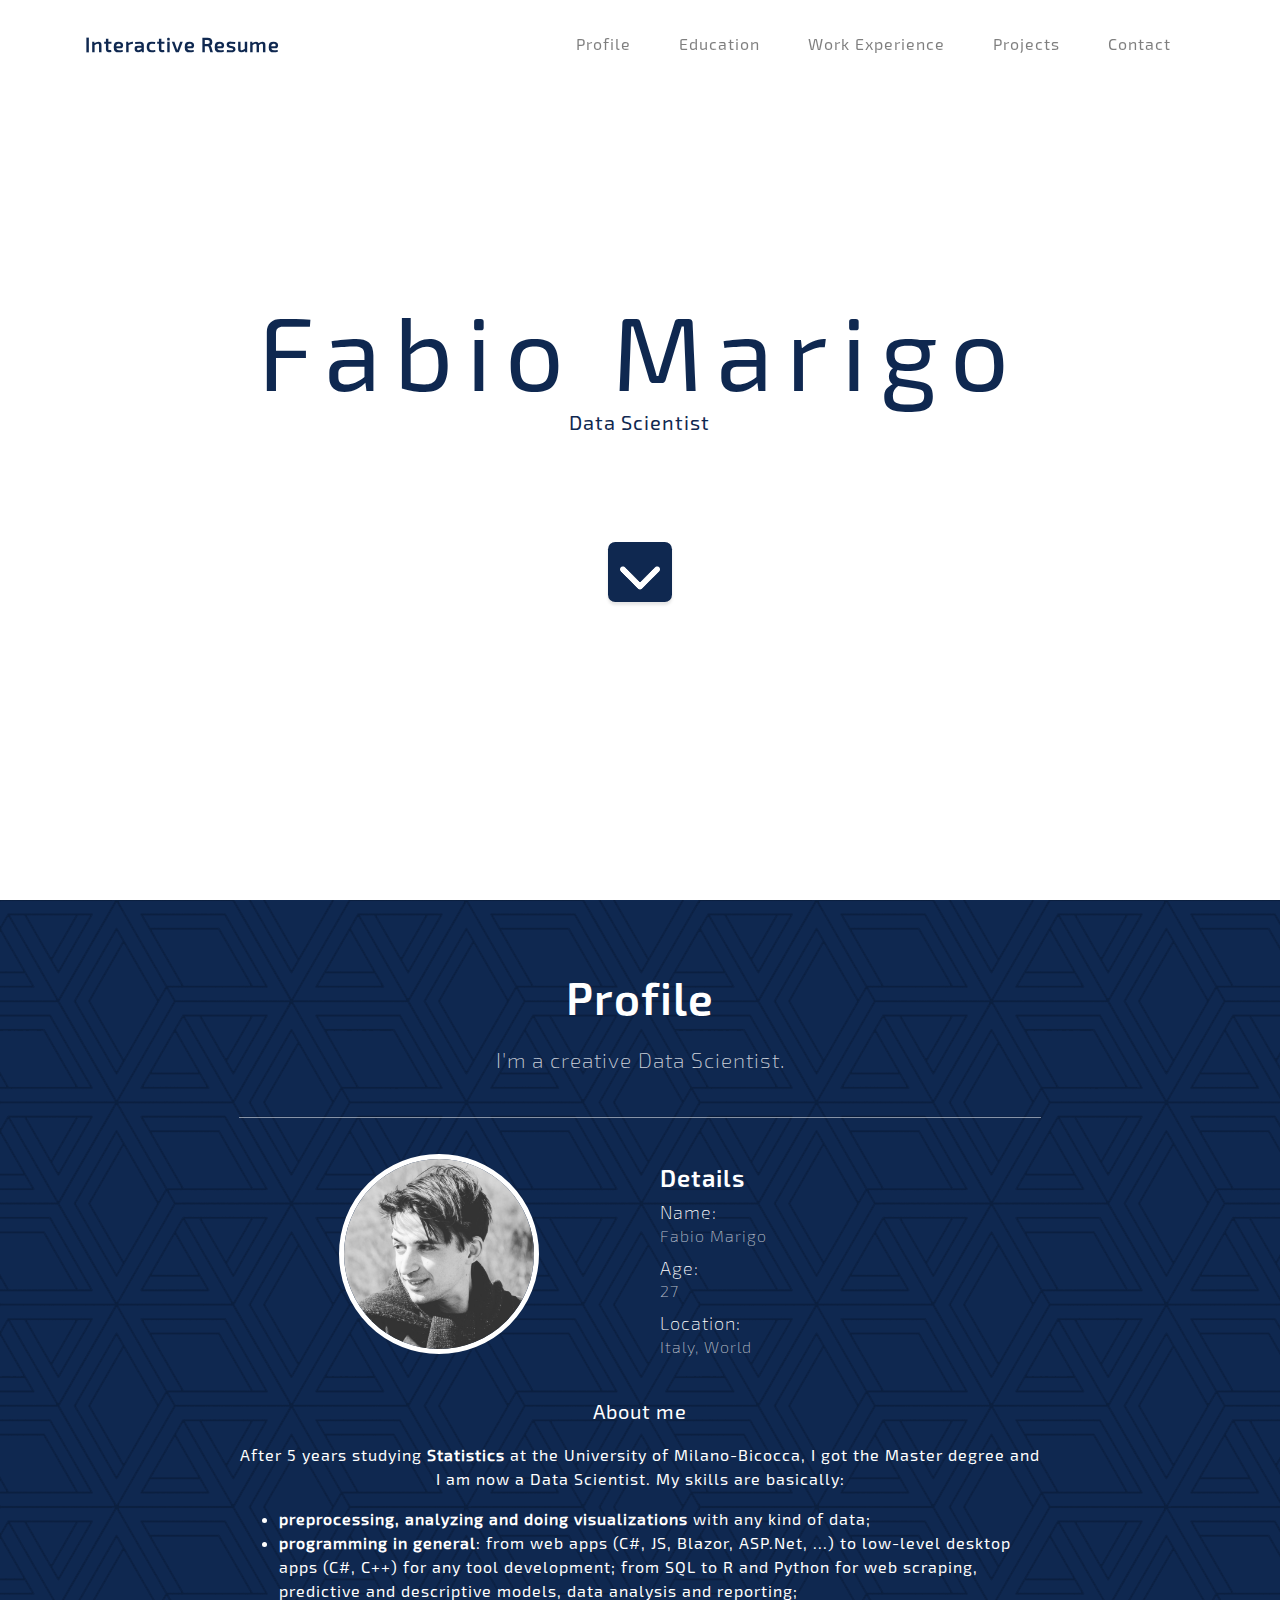
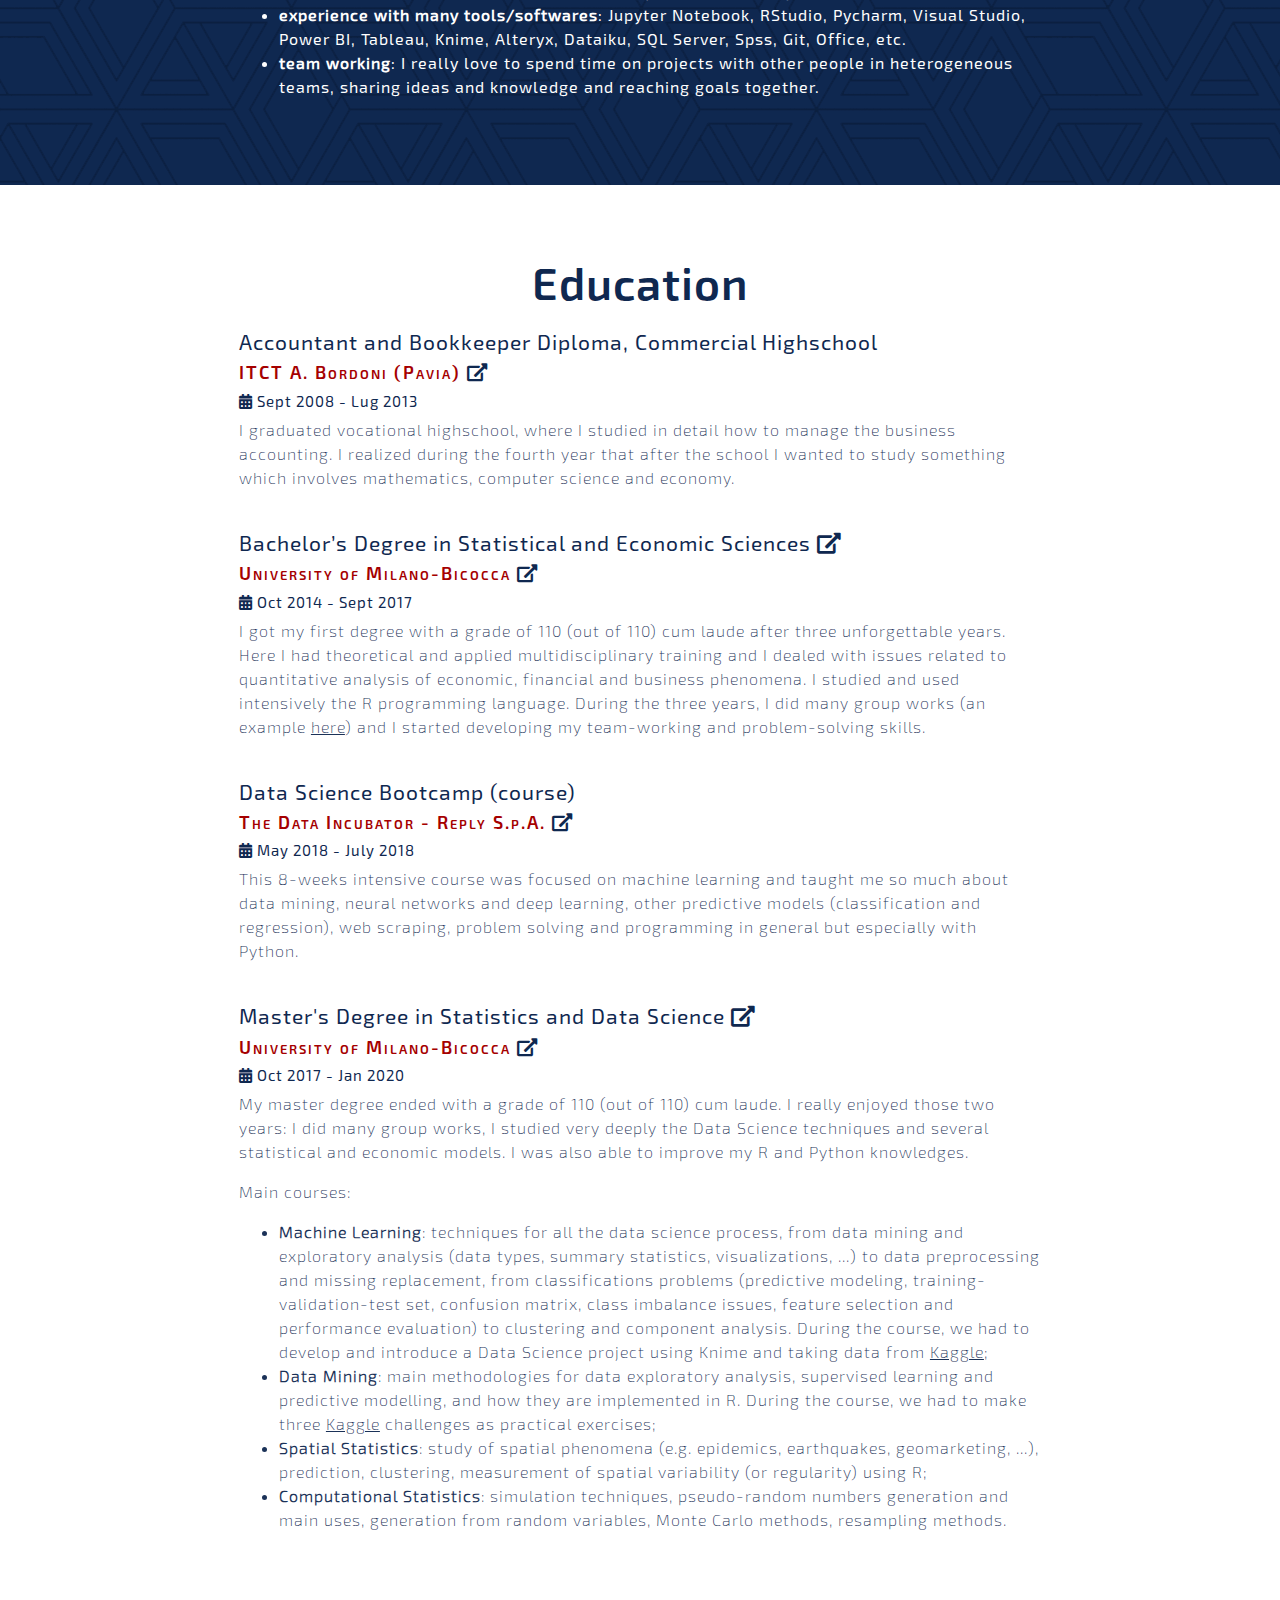
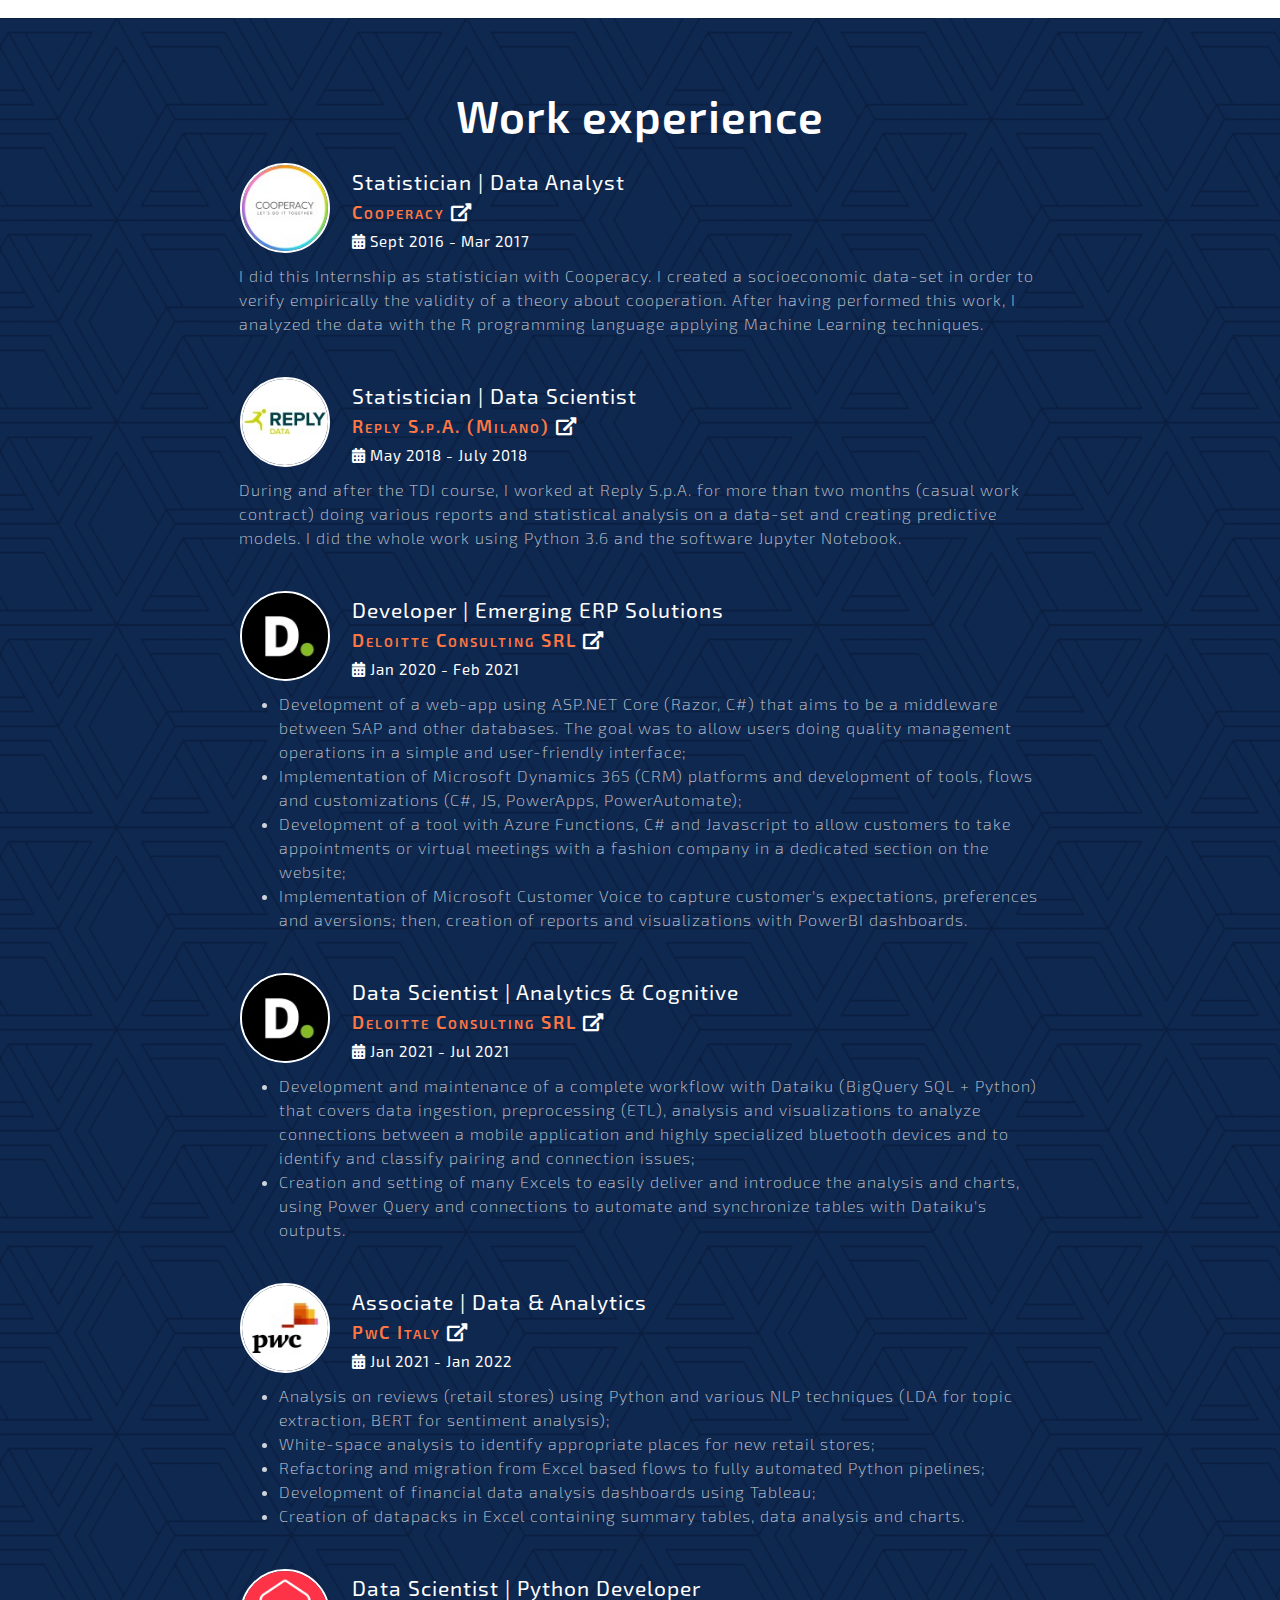
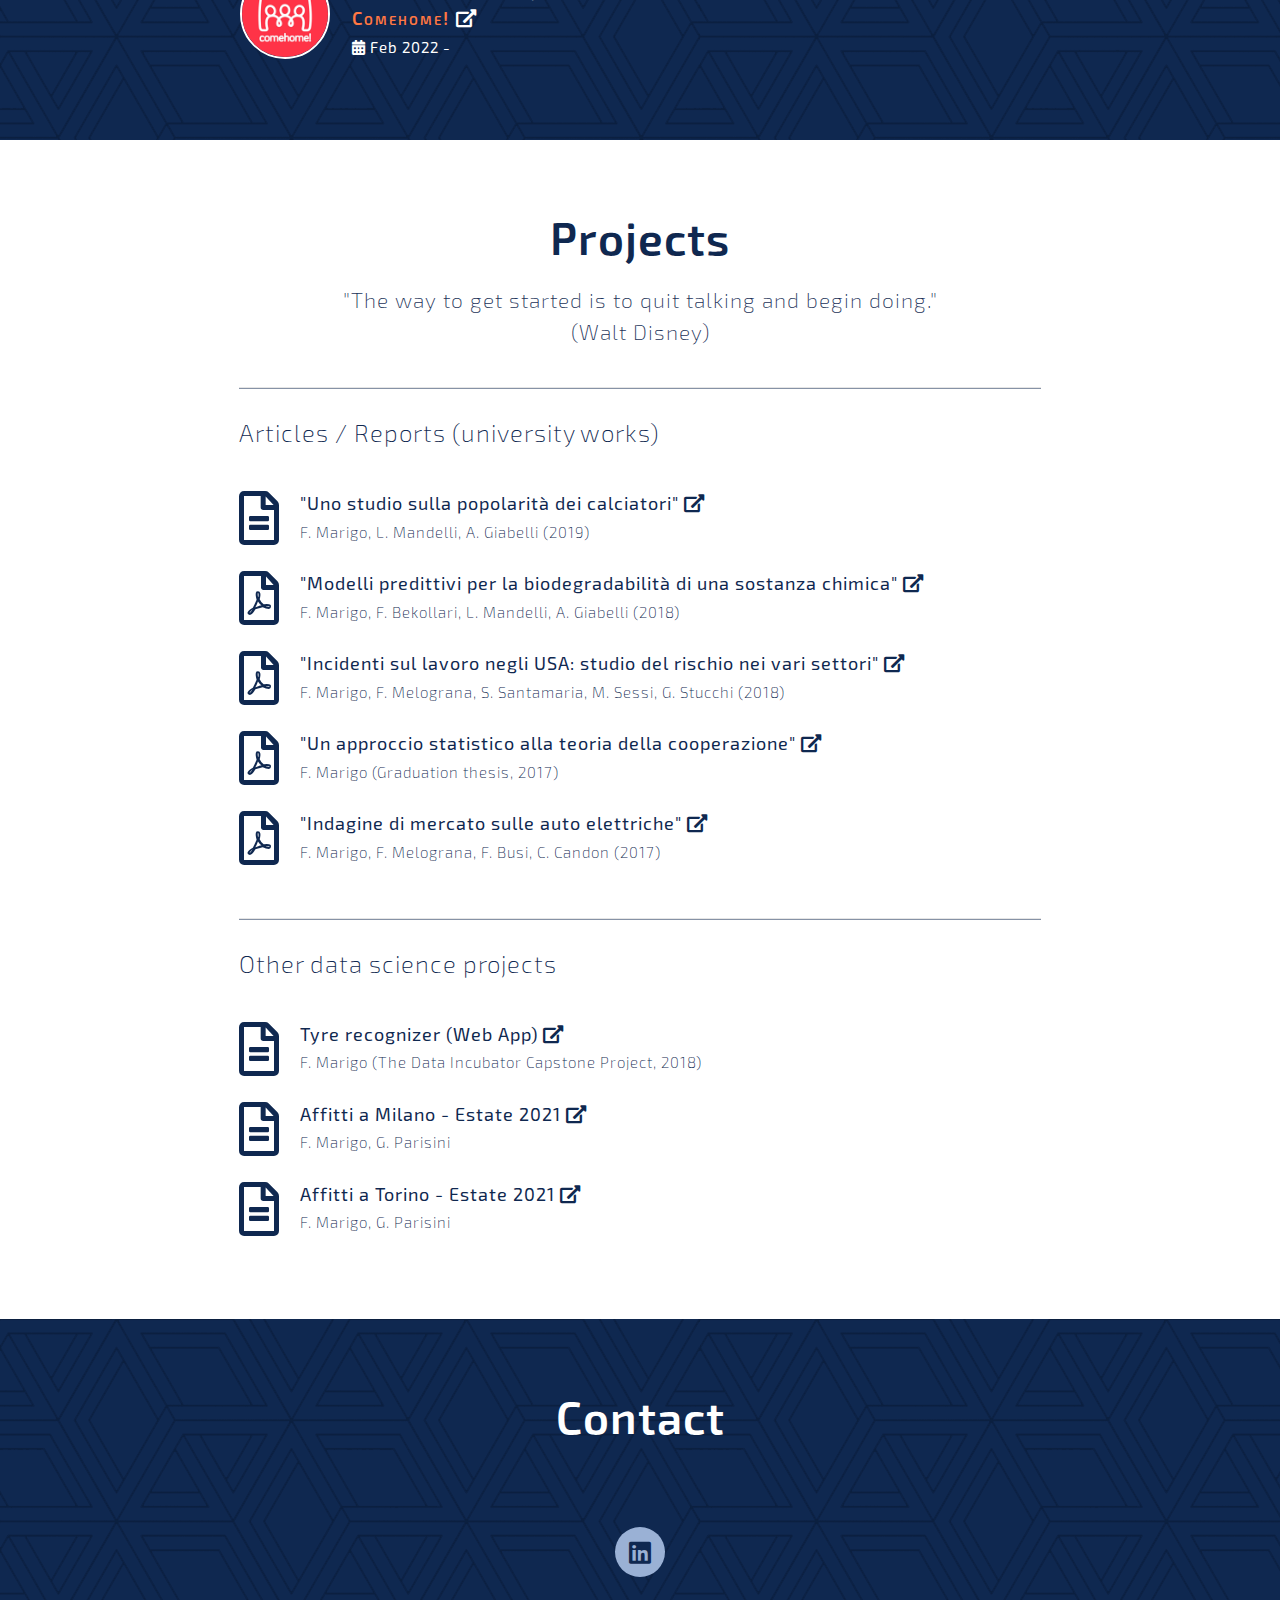
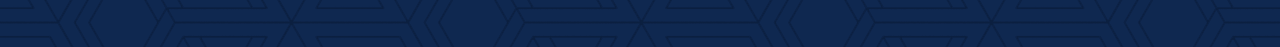
==== index.html @ d3a701c9 "first commit" ====
<!DOCTYPE html>
<html lang="en">

<head>

  <meta charset="utf-8">
  <meta name="viewport" content="width=device-width, initial-scale=1, shrink-to-fit=no">
  <meta name="description" content="">
  <meta name="author" content="">

  <title>Fabio Marigo</title>

  <!-- CSS -->
  <link href="css/bootstrap.min.css" rel="stylesheet">
  <link href="css/grayscale.min.css" rel="stylesheet">

  <!-- Custom fonts for this template -->
  <link href="css/all.min.css" rel="stylesheet">
  <link href="https://fonts.googleapis.com/css?family=Varela+Round" rel="stylesheet">
  <link href="https://fonts.googleapis.com/css?family=Nunito:200,200i,300,300i,400,400i,600,600i,700,700i,800,800i,900,900i" rel="stylesheet">
  <script src="js/star-rating.js"></script>

</head>

<body id="page-top">

  <!-- Navigation -->
  <nav class="navbar navbar-expand-lg navbar-light fixed-top" id="mainNav">
    <div class="container">
      <a class="navbar-brand js-scroll-trigger" href="#page-top">Interactive Resume</a>
      <button class="navbar-toggler navbar-toggler-right" type="button" data-toggle="collapse" data-target="#navbarResponsive" aria-controls="navbarResponsive" aria-expanded="false" aria-label="Toggle navigation">
        Menu
        <i class="fas fa-bars"></i>
      </button>
      <div class="collapse navbar-collapse" id="navbarResponsive">
        <ul class="navbar-nav ml-auto">
          <li class="nav-item">
            <a class="nav-link js-scroll-trigger" href="#profile">Profile</a>
          </li>
          <li class="nav-item">
            <a class="nav-link js-scroll-trigger" href="#education">Education</a>
          </li>
          <li class="nav-item">
            <a class="nav-link js-scroll-trigger" href="#workexperience">Work Experience</a>
          </li>
          <li class="nav-item">
            <a class="nav-link js-scroll-trigger" href="#projects">Projects</a>
          </li>
          <li class="nav-item">
            <a class="nav-link js-scroll-trigger" href="#contact">Contact</a>
          </li>
        </ul>
      </div>
    </div>
  </nav>

  <!-- Header -->
  <header class="light-background masthead">
    <div class="container d-flex h-100 align-items-center">
      <div class="mx-auto text-center">
        <h1>Fabio Marigo</h1>
        <h2>Data Scientist</h2>
        <a href="#profile" class="btn btn-primary js-scroll-trigger"><img src='img/Arrow-thick-down.gif'></a>
      </div>
    </div>
  </header>

  <!-- Profile Section -->
  <section id="profile" class="dark-background text-center">
    <div class="container">
      <div class="row">
        <div class="col-lg-8 mx-auto">
          <h1>Profile</h1>
          <p class="light-50 cit">
            <span style='font-size:21px'>I'm a creative Data Scientist.</span>
          </p>
          <hr />
          <div class='profile-container div-container'>
            <div class='profile-img div-one'>
              <img src="img/photo2.jpg" />
            </div>
            <div class='profile-details div-two'>
              <h4>Details</h4>
                <h5>Name:</h5>
                Fabio Marigo
                <h5>Age:</h5>
                27
                <h5>Location:</h5>
                Italy, World
            </div>
          </div>

          <h5 id='about-me'>About me</h5>
          <p>
		  After 5 years studying <b>Statistics</b> at the University of Milano-Bicocca, I got the Master degree and I am now a Data Scientist. My skills are basically:
		  <ul style="text-align:left">
		    <li><b>preprocessing, analyzing and doing visualizations</b> with any kind of data;</li>
			<li><b>programming in general</b>: from web apps (C#, JS, Blazor, ASP.Net, ...) to low-level desktop apps (C#, C++) for any tool development; from SQL to R and Python for web scraping, predictive and descriptive models, data analysis and reporting;</li>
			<li><b>experience with many tools/softwares</b>: Jupyter Notebook, RStudio, Pycharm, Visual Studio, Power BI, Tableau, Knime, Alteryx, Dataiku, SQL Server, Spss, Git, Office, etc.</li>
			<li><b>team working</b>: I really love to spend time on projects with other people in heterogeneous teams, sharing ideas and knowledge and reaching goals together.</li>
		  </ul>

		  </p>
        </div>
      </div>
    </div>
  </section>

  <section id="education" class="light-background text-center">
    <div class="container">
      <div class="row">
        <div class="col-lg-8 mx-auto">
          <h1>Education</h1>
          <!--<p class='dark-50 cit'>
            <span style='font-size:18px'>"There is a moment when everyone is happy and friendly, and that's the moment when you relax.
              Nevertheless, hereafter there are always things that you regret not having done or said." (Daimio Naoshige, Hagakure)</span>
          </p>
          <hr />-->
          <div id='education-sections'>
            
			
			<h4>Accountant and Bookkeeper Diploma, Commercial Highschool</h4>
            <h5>ITCT A. Bordoni (Pavia) <a href="https://www.bordoni.gov.it/wordpress/" target='_blank'><i class="fas fa-external-link-alt"></i></a></h5>
            <h6><i class="fas fa-calendar-alt"></i> Sept 2008 - Lug 2013 </h6>
            <p class='dark-50'>
              I graduated vocational highschool, where I studied in detail how to manage the business accounting.
              I realized during the fourth year that after the school I wanted to study something which involves mathematics, computer science and economy.
            </p>
			
			<br>
			
			<h4>Bachelor’s Degree in Statistical and Economic Sciences <a href="https://bestr.it/award/show/6c20acf325d34d273e1b8e79dbdc5e23e932de15" target='_blank'><i class="fas fa-external-link-alt"></i></a></h4>
            <h5>University of Milano-Bicocca <a href="https://www.unimib.it/" target='_blank'><i class="fas fa-external-link-alt"></i></a></h5>
            <h6><i class="fas fa-calendar-alt"></i> Oct 2014 - Sept 2017 </h6>
            <p class='dark-50'>
              I got my first degree with a grade of 110 (out of 110) cum laude after three unforgettable years.
			  Here I had theoretical and applied multidisciplinary training and I dealed with issues related to quantitative analysis of economic, financial and business phenomena. I studied and used intensively the R programming language. During the three years, I did many group works (an example <a href="docs/Indagine-di-mercato-auto-elettriche.pdf" target='_blank'>here</a>) and I started developing my team-working and problem-solving skills.
            </p>

			<br>
			
			<h4>Data Science Bootcamp (course)</h4>
            <h5>The Data Incubator - Reply S.p.A. <a href="https://www.reply.com/it/topics/big-data-and-analytics/the-data-incubator" target='_blank'><i class="fas fa-external-link-alt"></i></a></h5>
            <h6><i class="fas fa-calendar-alt"></i> May 2018 - July 2018</h6>
            <p class='dark-50'>
              This 8-weeks intensive course was focused on machine learning and taught me so much about data mining, neural networks and deep learning, other predictive models (classification and regression), web scraping, problem solving and programming in general but especially with Python.
            </p>
			
            <br>
			
            <h4>Master's Degree in Statistics and Data Science <a href="https://bestr.it/award/show/pyrTfxd4QzGo0CSl_1zqNg" target='_blank'><i class="fas fa-external-link-alt"></i></a></h4>
            <h5>University of Milano-Bicocca <a href="https://www.unimib.it/" target='_blank'><i class="fas fa-external-link-alt"></i></a></h5>
            <h6><i class="fas fa-calendar-alt"></i> Oct 2017 - Jan 2020</h6>
            <p class='dark-50'>
              My master degree ended with a grade of 110 (out of 110) cum laude. I really enjoyed those two years: I did many group works, I studied very deeply the Data Science techniques and several statistical and economic models. I was also able to improve my R and Python knowledges. ​
            </p>
			<p class='dark-50'>Main courses:</p>
			<ul class='dark-50'>
				<li><b>Machine Learning</b>: techniques for all the data science process, from data mining and exploratory analysis (data types, summary statistics, visualizations, ...) to data preprocessing and missing replacement, from classifications problems (predictive modeling, training-validation-test set, confusion matrix, class imbalance issues, feature selection and performance evaluation) to clustering and component analysis. During the course, we had to develop and introduce a Data Science project using Knime and taking data from <a href='https://www.google.com/url?sa=t&rct=j&q=&esrc=s&source=web&cd=&cad=rja&uact=8&ved=2ahUKEwjwwKXA6LDwAhXzTxUIHee6AsYQFjAAegQIAhAE&url=https%3A%2F%2Fwww.kaggle.com%2F&usg=AOvVaw358aJVdRF5ENauJCrosrX1' target='_blank'>Kaggle</a>;</li>
				<li><b>Data Mining</b>: main methodologies for data exploratory analysis, supervised learning and predictive modelling, and how they are implemented in R. During the course, we had to make three <a href='https://www.google.com/url?sa=t&rct=j&q=&esrc=s&source=web&cd=&cad=rja&uact=8&ved=2ahUKEwjwwKXA6LDwAhXzTxUIHee6AsYQFjAAegQIAhAE&url=https%3A%2F%2Fwww.kaggle.com%2F&usg=AOvVaw358aJVdRF5ENauJCrosrX1' target='_blank'>Kaggle</a> challenges as practical exercises;</li>
				<li><b>Spatial Statistics</b>: study of spatial phenomena (e.g. epidemics, earthquakes, geomarketing, ...), prediction, clustering, measurement of spatial variability (or regularity) using R;</li>
				<li><b>Computational Statistics</b>: simulation techniques, pseudo-random numbers generation and main uses, generation from random variables, Monte Carlo methods, resampling methods.</li>
			</ul>
		
          </div>
        </div>
      </div>

    </div>
  </section>
	
	<section id="workexperience" class="dark-background text-center">
    <div class="container">
      <div class="row">
        <div class="col-lg-8 mx-auto">
          <h1>Work experience</h1>
          
          <div id='workexp-sections'>
            
			<table>
			<tr>
			<td>
				<div style="width:90px;margin-right:20px;margin-bottom:10px;border-radius:50%;overflow: hidden;border:2px solid white">
				<img src="img/cooperacy.jpg" style="width:100%;height:auto"/>
				</div>
			</td>
			<td>
				<h4>Statistician | Data Analyst</h4>
				<h5>Cooperacy <a href="https://cooperacy.org/" target='_blank'><i class="fas fa-external-link-alt"></i></a></h5>
				<h6><i class="fas fa-calendar-alt"></i> Sept 2016 - Mar 2017 </h6>
			</td>
			</tr>
			</table>
			
            <p class='light-50'>
              I did this Internship as statistician with Cooperacy. I created a socioeconomic data-set in order to verify empirically the validity of a theory about cooperation. After having performed this work, I analyzed the data with the R programming language applying Machine Learning techniques.
            </p>
			
			<br>
			
			<table>
			<tr>
			<td>
				<div style="width:90px;margin-right:20px;margin-bottom:10px;border-radius:50%;overflow: hidden;border:2px solid white">
				<img src="img/reply.jpg" style="width:100%;height:auto"/>
				</div>
			</td>
			<td>
				<h4>Statistician | Data Scientist</h4>
				<h5>Reply S.p.A. (Milano) <a href="https://www.reply.com/" target='_blank'><i class="fas fa-external-link-alt"></i></a></h5>
				<h6><i class="fas fa-calendar-alt"></i> May 2018 - July 2018 </h6>
			</td>
			</tr>
			</table>
			
            
            <p class='light-50'>
              During and after the TDI course, I worked at Reply S.p.A. for more than two months (casual work contract) doing various reports and statistical analysis on a data-set and creating predictive models. I did the whole work using Python 3.6 and the software Jupyter Notebook.
            </p>
			
			<br>
			
			
			<table>
			<tr>
			<td>
				<div style="width:90px;margin-right:20px;margin-bottom:10px;border-radius:50%;overflow: hidden;border:2px solid white">
				<img src="img/deloitte.jpg" style="width:100%;height:auto"/>
				</div>
			</td>
			<td>
				<h4>Developer | Emerging ERP Solutions</h4>
				<h5>Deloitte Consulting SRL <a href="https://www2.deloitte.com/it/it.html" target='_blank'><i class="fas fa-external-link-alt"></i></a></h5>
				<h6><i class="fas fa-calendar-alt"></i> Jan 2020 - Feb 2021</h6>
			</td>
			</tr>
			</table>
			
				<ul class='light-50'>
				<li>Development of a web-app using ASP.NET Core (Razor, C#) that aims to be a middleware between SAP and other databases. The goal was to allow users doing quality management operations in a simple and user-friendly interface;</li>
				<li>Implementation of Microsoft Dynamics 365 (CRM) platforms and development of tools, flows and customizations (C#, JS, PowerApps, PowerAutomate);</li>
				<li>Development of a tool with Azure Functions, C# and Javascript to allow customers to take appointments or virtual meetings with a fashion company in a dedicated section on the website;</li>
				<li>Implementation of Microsoft Customer Voice to capture customer's expectations, preferences and aversions; then, creation of reports and visualizations with PowerBI dashboards.</li>
				</ul>
			
			<br>
			
			
			<table>
			<tr>
			<td>
				<div style="width:90px;margin-right:20px;margin-bottom:10px;border-radius:50%;overflow: hidden;border:2px solid white">
				<img src="img/deloitte.jpg" style="width:100%;height:auto"/>
				</div>
			</td>
			<td>
				<h4>Data Scientist | Analytics & Cognitive</h4>
				<h5>Deloitte Consulting SRL <a href="https://www2.deloitte.com/it/it.html" target='_blank'><i class="fas fa-external-link-alt"></i></a></h5>
				<h6><i class="fas fa-calendar-alt"></i> Jan 2021 - Jul 2021</h6>
			</td>
			</tr>
			</table>
			
			<ul class='light-50'>
			<li>
			Development and maintenance of a complete workflow with Dataiku (BigQuery SQL + Python) that covers data ingestion, preprocessing (ETL), analysis and visualizations to analyze connections between a mobile application and highly specialized bluetooth devices and to identify and classify pairing and connection issues;
			</li>
			<li>
			 Creation and setting of many Excels to easily deliver and introduce the analysis and charts, using Power Query and connections to automate and synchronize tables with Dataiku's outputs.
			</li>
			</ul>
			
			
			<br>
			
			<table>
			<tr>
			<td>
				<div style="width:90px;margin-right:20px;margin-bottom:10px;border-radius:50%;overflow: hidden;border:2px solid white"">
				<img src="img/pwc.jpg" style="width:100%;height:auto"/>
				</div>
			</td>
			<td>
				<h4>Associate | Data & Analytics</h4>
				<h5>PwC Italy <a href="https://www.pwc.com/it/it.html" target='_blank'><i class="fas fa-external-link-alt"></i></a></h5>
				<h6><i class="fas fa-calendar-alt"></i> Jul 2021 - Jan 2022</h6>
			</td>
			</tr>
			</table>
			
			<ul class='light-50'>
			<li>Analysis on reviews (retail stores) using Python and various NLP techniques (LDA for topic extraction, BERT for sentiment analysis);</li>
			<li>White-space analysis to identify appropriate places for new retail stores;</li>
			<li>Refactoring and migration from Excel based flows to fully automated Python pipelines;</li>
			<li>Development of financial data analysis dashboards using Tableau;</li>
			<li>Creation of datapacks in Excel containing summary tables, data analysis and charts.</li>
			</ul>
			
			<br>
			
			<table>
			<tr>
			<td>
				<div style="width:90px;margin-right:20px;margin-bottom:10px;border-radius:50%;overflow: hidden;border:2px solid white"">
				<img src="img/comehome.png" style="width:100%;height:auto"/>
				</div>
			</td>
			<td>
				<h4>Data Scientist | Python Developer</h4>
				<h5>Comehome! <a href="https://comehome.fun/" target='_blank'><i class="fas fa-external-link-alt"></i></a></h5>
				<h6><i class="fas fa-calendar-alt"></i> Feb 2022 - </h6>
			</td>
			</tr>
			</table>

          </div>
        </div>
      </div>

    </div>
  </section>
	
  <!-- Skills Section 
  <section id="skills" class="dark-background text-center">
    <div class="container">
      <div class="row">
        <div class="col-lg-8 mx-auto">
          <h1>Skills</h1>
          <p class='light-50 cit'>
          <span style='font-size:21px'>"It is not knowledge, but the act of learning, not possession but the act of getting there, which grants the greatest enjoyment."<br />(Carl Friedrich Gauss)</span>
        </p>
        <hr />
        <div id='skills-div'>
          <h3>Data science knowledge</h3>
          <div><span>Predictive models</span><span style='display:block;float:right'><script>document.write(star(5));</script></span><br /></div>
          <div><span>Data mining</span><span style='display:block;float:right'><script>document.write(star(5));</script></span><br /></div>
          <div><span>Data preprocessing</span><span style='display:block;float:right'><script>document.write(star(5));</script></span><br /></div>
          <div><span>Machine learning</span><span style='display:block;float:right'><script>document.write(star(4));</script></span><br /></div>
          <div><span>Data visualization</span><span style='display:block;float:right'><script>document.write(star(4));</script></span><br /></div>
          <div><span>Programming</span><span style='display:block;float:right'><script>document.write(star(4));</script></span><br /></div>
          <div><span>Web scraping</span><span style='display:block;float:right'><script>document.write(star(4));</script></span><br /></div>
          <div><span>Statistical inference</span><span style='display:block;float:right'><script>document.write(star(3));</script></span><br /></div>
          <div><span>Time series</span><span style='display:block;float:right'><script>document.write(star(3));</script></span><br /></div>
          <div><span>Econometrics</span><span style='display:block;float:right'><script>document.write(star(3));</script></span><br /></div>
          <div><span>Economic theories</span><span style='display:block;float:right'><script>document.write(star(3));</script></span><br /></div>
          <div><span>Statistical simulations</span><span style='display:block;float:right'><script>document.write(star(3));</script></span><br /></div>
          <div><span>Deep learning</span><span style='display:block;float:right'><script>document.write(star(3));</script></span><br /></div>
          <div><span>Text mining</span><span style='display:block;float:right'><script>document.write(star(3));</script></span><br /></div>
          <div><span>Marketing</span><span style='display:block;float:right'><script>document.write(star(2));</script></span><br /></div>
          <div><span>Image detection</span><span style='display:block;float:right'><script>document.write(star(2));</script></span><br /></div>
          <div><span>Finance theories</span><span style='display:block;float:right'><script>document.write(star(1));</script></span><br /></div>
          <div><span>Database management</span><span style='display:block;float:right'><script>document.write(star(1));</script></span><br /></div>

          <h3>Data science tools</h3>
          <div><span>Python 3.6</span><span style='display:block;float:right'><script>document.write(star(5));</script></span><br /></div>
          <div><span>R (RStudio, RMarkdown)</span><span style='display:block;float:right'><script>document.write(star(5));</script></span><br /></div>
          <div><span>Jupyter Notebook</span><span style='display:block;float:right'><script>document.write(star(5));</script></span><br /></div>
          <div><span>Pandas (Python package)</span><span style='display:block;float:right'><script>document.write(star(4));</script></span><br /></div>
          <div><span>Matplotlib (Python package)</span><span style='display:block;float:right'><script>document.write(star(4));</script></span><br /></div>
          <div><span>ggplot (R and Python package)</span><span style='display:block;float:right'><script>document.write(star(4));</script></span><br /></div>
          <div><span>HTML5, CSS</span><span style='display:block;float:right'><script>document.write(star(4));</script></span><br /></div>
          <div><span>C/C++</span><span style='display:block;float:right'><script>document.write(star(4));</script></span><br /></div>
          <div><span>Pycharm</span><span style='display:block;float:right'><script>document.write(star(3));</script></span><br /></div>
          <div><span>Tableau</span><span style='display:block;float:right'><script>document.write(star(3));</script></span><br /></div>
          <div><span>Javascript</span><span style='display:block;float:right'><script>document.write(star(3));</script></span><br /></div>
          <div><span>OpenCV</span><span style='display:block;float:right'><script>document.write(star(3));</script></span><br /></div>
          <div><span>SPSS</span><span style='display:block;float:right'><script>document.write(star(3));</script></span><br /></div>
          <div><span>KNIME</span><span style='display:block;float:right'><script>document.write(star(3));</script></span><br /></div>
          <div><span>Stata</span><span style='display:block;float:right'><script>document.write(star(2));</script></span><br /></div>
          <div><span>SQL</span><span style='display:block;float:right'><script>document.write(star(2));</script></span><br /></div>
          <div><span>SAS</span><span style='display:block;float:right'><script>document.write(star(1));</script></span><br /></div>

          <h3>Miscellaneous tools</h3>
          <div><span>Windows</span><span style='display:block;float:right'><script>document.write(star(5));</script></span><br /></div>
          <div><span>MS Office</span><span style='display:block;float:right'><script>document.write(star(5));</script></span><br /></div>
          <div><span>Blender (3D software)</span><span style='display:block;float:right'><script>document.write(star(5));</script></span><br /></div>
          <div><span>Latex</span><span style='display:block;float:right'><script>document.write(star(5));</script></span><br /></div>
          <div><span>Notepad++</span><span style='display:block;float:right'><script>document.write(star(5));</script></span><br /></div>
          <div><span>MS Visual Studio</span><span style='display:block;float:right'><script>document.write(star(4));</script></span><br /></div>
          <div><span>OpenGL API</span><span style='display:block;float:right'><script>document.write(star(4));</script></span><br /></div>
          <div><span>Atom</span><span style='display:block;float:right'><script>document.write(star(4));</script></span><br /></div>
          <div><span>Git</span><span style='display:block;float:right'><script>document.write(star(4));</script></span><br /></div>
          <div><span>Markdown</span><span style='display:block;float:right'><script>document.write(star(4));</script></span><br /></div>
          <div><span>Procreate (iPad app)</span><span style='display:block;float:right'><script>document.write(star(4));</script></span><br /></div>
          <div><span>Camtasia</span><span style='display:block;float:right'><script>document.write(star(3));</script></span><br /></div>
          <div><span>Adobe Photoshop</span><span style='display:block;float:right'><script>document.write(star(3));</script></span><br /></div>
          <div><span>PIL (Python package)</span><span style='display:block;float:right'><script>document.write(star(3));</script></span><br /></div>
          <div><span>Adobe Illustrator</span><span style='display:block;float:right'><script>document.write(star(1));</script></span><br /></div>
          <div><span>Unity</span><span style='display:block;float:right'><script>document.write(star(1));</script></span><br /></div>
          <div><span>C#</span><span style='display:block;float:right'><script>document.write(star(1));</script></span><br /></div>

          <h3>Languages</h3>
          <div><span>Italian (Mother tongue)</span><span style='display:block;float:right'><script>document.write(star(5));</script></span><br /></div>
          <div><span>Spanish (Daily use)</span><span style='display:block;float:right'><script>document.write(star(4));</script></span><br /></div>
          <div><span>English (Daily use)</span><span style='display:block;float:right'><script>document.write(star(4));</script></span><br /></div>
          <div><span>German (Minimum wesentlich)</span><span style='display:block;float:right'><script>document.write(star(1));</script></span><br /></div>
        </div>


      </div>
    </div>
  </section> -->

  <!-- Projects Section -->
  <section id="projects" class="light-background text-center">
    <div class="container">
      <div class="row">
        <div class="col-lg-8 mx-auto">
          <h1>Projects</h1>
          <p class='dark-50 cit'>
          <span style='font-size:21px'>"The way to get started is to quit talking and begin doing." <br />(Walt Disney)</span>
        </p>
        <hr />
        <div id='education-sections'>
            <h3>Articles / Reports (university works)</h3>
            <div class='projects-div div-container'>
                <div class='div-one'>
                    <span style='font-size:40pt'><i class="far fa-file-alt"></i></span>
                </div>
                <div class='div-two'>
                    <h4><a href="articles/popolarita-nel-calcio/index.html" target='_blank'>"Uno studio sulla popolarità dei calciatori" <i class="fas fa-external-link-alt"></i></a></h4>
                    <h6>F. Marigo, L. Mandelli, A. Giabelli (2019)</h6>
                </div>
                
            </div>
            
            <div class='projects-div div-container'>
                <div class='div-one'>
                    <span style='font-size:40pt'><i class="far fa-file-pdf"></i></span>
                </div>
                <div class='div-two'>
                    <h4><a href="docs/Modelli-predittivi-bio.pdf" target='_blank'>"Modelli predittivi per la biodegradabilità di una sostanza chimica" <i class="fas fa-external-link-alt"></i></a></h4>
                    <h6>F. Marigo, F. Bekollari, L. Mandelli, A. Giabelli (2018)</h6>
                </div>
                
            </div>
            
            <div class='projects-div div-container'>
                <div class='div-one'>
                    <span style='font-size:40pt'><i class="far fa-file-pdf"></i></span>
                </div>
                <div class='div-two'>
                    <h4><a href="docs/Incidenti-USA.pdf" target='_blank'>"Incidenti sul lavoro negli USA: studio del rischio nei vari settori" <i class="fas fa-external-link-alt"></i></a></h4>
                    <h6>F. Marigo, F. Melograna, S. Santamaria, M. Sessi, G. Stucchi (2018)</h6>
                </div>
                
            </div>
            
            <div class='projects-div div-container'>
                <div class='div-one'>
                    <span style='font-size:40pt'><i class="far fa-file-pdf"></i></span>
                </div>
                <div class='div-two'>
                    <h4><a href="docs/Tesi-triennale.pdf" target='_blank'>"Un approccio statistico alla teoria della cooperazione" <i class="fas fa-external-link-alt"></i></a></h4>
                    <h6>F. Marigo (Graduation thesis, 2017)</h6>
                </div>
                
            </div>
            
            <div class='projects-div div-container'>
                <div class='div-one'>
                    <span style='font-size:40pt'><i class="far fa-file-pdf"></i></span>
                </div>
                <div class='div-two'>
                    <h4><a href="docs/Indagine-di-mercato-auto-elettriche.pdf" target='_blank'>"Indagine di mercato sulle auto elettriche" <i class="fas fa-external-link-alt"></i></a></h4>
                    <h6>F. Marigo, F. Melograna, F. Busi, C. Candon (2017)</h6>
                </div>
                
            </div>
            <hr />
            <h3>Other data science projects</h3>
            <div class='projects-div div-container'>
                <div class='div-one'>
                    <span style='font-size:40pt'><i class="far fa-file-alt"></i></span>
                </div>
                <div class='div-two'>
                    <h4><a href="https://tyre-recognizer.herokuapp.com" target='_blank'>Tyre recognizer (Web App) <i class="fas fa-external-link-alt"></i></a></h4>
                    <h6>F. Marigo (The Data Incubator Capstone Project, 2018)</h6>
                </div>
                
				<div class='div-one'>
                    <span style='font-size:40pt'><i class="far fa-file-alt"></i></span>
                </div>
                <div class='div-two'>
                    <h4><a href="https://www.linkedin.com/pulse/affitti-milano-estate-2021-fabio-marigo/?trackingId=glp3aldESX2cusQ6p0oAYw%3D%3D" target='_blank'>Affitti a Milano - Estate 2021 <i class="fas fa-external-link-alt"></i></a></h4>
                    <h6>F. Marigo, G. Parisini</h6>
                </div>
				
				<div class='div-one'>
                    <span style='font-size:40pt'><i class="far fa-file-alt"></i></span>
                </div>
                <div class='div-two'>
                    <h4><a href="https://www.linkedin.com/pulse/affitti-torino-estate-2021-fabio-marigo/?trackingId=nDdW5CB1TbeOfV1S%2Batozw%3D%3D" target='_blank'>Affitti a Torino - Estate 2021 <i class="fas fa-external-link-alt"></i></a></h4>
                    <h6>F. Marigo, G. Parisini</h6>
                </div>
				
            </div>
        </div>
        </div>
      </div>
    </div>
  </section>

  <!-- Contact Section -->
  <section id="contact" class="dark-background text-center">
    <div class="container">
      <div class="row">
        <div class="col-lg-8 mx-auto">
          <h1>Contact</h1>
          <br>
          <div id='social-box' class='socials'>
            <a href="https://www.linkedin.com/in/fabiomarigo7/" target='_blank'><i class="fab fa-linkedin"></i></a>
          </div>
        </div>
      </div>
    </div>

  </section>

  <!-- JavaScript -->

  <script src="js/jquery.min.js"></script>
  <script src="js/bootstrap.bundle.min.js"></script>
  <script src="js/jquery.easing.min.js"></script>
  <script src="js/grayscale.min.js"></script>


</body>

</html>
---- css/grayscale.min.css ----
/*!
 * Start Bootstrap - Grayscale v5.0.5 (https://startbootstrap.com/template-overviews/grayscale)
 * Copyright 2013-2019 Start Bootstrap
 * Licensed under MIT (https://github.com/BlackrockDigital/startbootstrap-grayscale/blob/master/LICENSE)
 */

 /*FONTS*/
@font-face{font-family:exosemibold;src:url('Exo2-SemiBold.otf')}
@font-face{font-family:exobold;src:url('Exo2-Bold.otf')}
@font-face{font-family:exoregular;src:url('Exo2-Regular.otf')}
@font-face{font-family:exoextralight;src:url('Exo2-ExtraLight.otf')}
@font-face{font-family:roman7;src:url('roman_font_7.ttf')}
@font-face{font-family:tinypixel;src:url('tinypixel.otf')}
@font-face{font-family:gameover;src:url('gameovercre1.ttf')}

#mainNav {
	min-height: 56px;
	background-color: #fff
}

#mainNav .navbar-toggler {
	font-size: 80%;
	padding: .75rem;
	color: #0F2850;
	border: 1px solid#0F2850
}

#mainNav .navbar-toggler:focus {
	outline: 0
}

#mainNav .navbar-brand {
	color: #0F2850;
	font-weight: 700;
	padding: .9rem 0
}

#mainNav .navbar-nav .nav-item:hover {
	color: fade(white, 80%);
	outline: 0;
	background-color: transparent
}

#mainNav .navbar-nav .nav-item:active,
#mainNav .navbar-nav .nav-item:focus {
	outline: 0;
	background-color: transparent
}

@media (min-width:992px) {
	#mainNav {
		padding-top: 0;
		padding-bottom: 0;
		border-bottom: none;
		background-color: transparent;
		-webkit-transition: background-color .3s ease-in-out;
		transition: background-color .3s ease-in-out
	}
	#mainNav .navbar-brand {
		padding: .5rem 0;
		/*color: rgba(255, 255, 255, .5)*/
	}
	#mainNav .nav-link {
		-webkit-transition: none;
		transition: none;
		padding: 2rem 1.5rem;
		/*color: rgba(255, 255, 255, .5)*/
	}
	#mainNav .nav-link:hover {
		/*color: rgba(255, 255, 255, .75)*/
	}
	#mainNav .nav-link:active {
		color: #fff
	}
	#mainNav.navbar-shrink {
		background-color: #fff
	}
	#mainNav.navbar-shrink .navbar-brand {
		color: #161616
	}
	#mainNav.navbar-shrink .nav-link {
		color: #161616;
		padding: 1.5rem 1.5rem 1.25rem;
		border-bottom: .25rem solid transparent
	}
	#mainNav.navbar-shrink .nav-link:hover {
		color: #0F2850
	}
	#mainNav.navbar-shrink .nav-link:active {
		color: #467370
	}
	#mainNav.navbar-shrink .nav-link.active {
		color: #0F2850;
		outline: 0;
		border-bottom: .25rem solid #0F2850
	}
}

.masthead {
	position: relative;
	width: 100%;
	height: auto;
	min-height: 35rem;
	padding: 15rem 0;
	/*background: -webkit-gradient(linear, left top, left bottom, from(rgba(22, 22, 22, .1)), color-stop(75%, rgba(22, 22, 22, .5)), to(#161616)), url(../img/bg-masthead.jpg);
	background: linear-gradient(to bottom, rgba(22, 22, 22, .1) 0, rgba(22, 22, 22, .5) 75%, #161616 100%), url(../img/bg-masthead.jpg);
	background-position: center;
	background-repeat: no-repeat;
	background-attachment: scroll;
	background-size: cover*/
}

.masthead h1 {
	font-family: exoregular;
	font-weight: normal;
	font-size: 2.5rem;
	line-height: 2.5rem;
	letter-spacing: .8rem;
}

.masthead h2 {
	max-width: 100%;
	font-size: 1rem;
    text-align:center;
}

.masthead img {max-width:40px}
.masthead a.btn {margin-top:100px}

@media (min-width:768px) {
	.masthead h1 {
		font-size: 4rem;
		line-height: 4rem
	}
}

@media (min-width:992px) {
	.masthead {
		height: 100vh;
		padding: 0
	}
	.masthead h1 {
		font-size: 6.5rem;
		line-height: 6.5rem;
		letter-spacing: .8rem
	}
	.masthead h2 {

		font-size: 1.25rem
	}
}

/* SEZIONI */

.dark-background{
    color: white;
    background: url(../img/background_dark.png);
}
.dark-background hr{border-bottom: 1px solid rgba(255,255,255,0.5); margin-top:40px}
.light-background hr{border-bottom: 1px solid rgba(15,40,80,0.5); margin-top:40px}
.light-background{
    color: #0F2850;
    background: white
}
section.dark-background, section.light-background {
		padding-top:70px;
		padding-bottom:70px;
}

section.dark-background h1, section.light-background h1{
	margin-bottom: 20px;
	font-size: 45px;
	font-family: exosemibold
}
.dark-50{color:#0F2850; opacity: 0.95;font-family: exoextralight}
.light-50{color:white;opacity: 0.8;font-family: exoextralight}
.cit {font-family: exoextralight}

/* DIV SIDE BY SIDE CHE SE RIMPICCIOLISCO DIVENTANO UP-BOTTOM */

.div-container {overflow:hidden}
.div-one{float:none}
.div-two{overflow:hidden}
@media (min-width:768px) {
	.div-one {
		float:left;
	}
}

/* FINE DIV */
/*-------------------*/
/* PROFILE */

#profile h5#about-me {margin-bottom: 20px}

.profile-container {margin-bottom:30px;padding-top:20px}

.profile-img {
 margin-right:0;
 width:auto;
}

.profile-details {
	padding-top: 30px;
  overflow:hidden;
  margin:10px;
  min-height:170px;
	text-align: center;
	color: rgba(255, 255, 255, 0.7);
	font-family: exoextralight
}

.profile-details h4 {
	font-family: exosemibold;
	color:white
}

.profile-details h5 {
	color:white;
	margin-bottom: 0px;
	margin-top: 10px;
	font-size: 18px;
}

.profile-img img {width:200px; border-radius:100%; border:5px solid white}

@media (min-width:768px) {
	.profile-img {
	  margin-right:20px;
	  width:50%;
}

	.profile-details {text-align:left;padding-top: 0;}
}


/* FINE PROFILE */
/*------------------*/
/* CAREER */

div#education-sections {
	text-align: left
}
div#education-sections h3 {
	margin-top:30px; margin-bottom:30px;font-size: 24px; font-family: exoextralight
}
div#education-sections h4{
	font-size:21px; font-family: exoregular
}
div#education-sections h5{
	font-family: exosemibold;font-size:18px;font-variant:small-caps;letter-spacing: 2px;color:#a50000
}
div#education-sections h6{
	font-size:15px; font-family: exoregular
}
div#education-sections br{
	 line-height: 150%;
}

div#workexp-sections {
	text-align: left
}
div#workexp-sections h3 {
	margin-top:30px; margin-bottom:30px;font-size: 24px; font-family: exoextralight
}
div#workexp-sections h4{
	font-size:21px; font-family: exoregular
}
div#workexp-sections h5{
	font-family: exosemibold;font-size:18px;font-variant:small-caps;letter-spacing: 2px;color:#ff7743
}
div#workexp-sections h6{
	font-size:15px; font-family: exoregular
}
div#workexp-sections br{
	 line-height: 150%;
}

/* FINE CAREER */
/*---------------*/
/* SKILLS */

div#skills-div {
	text-align: left;
}
div#skills-div h3 {
	margin-top:30px; margin-bottom:30px;font-size: 24px; font-family: exoextralight
}
div#skills-div div{
	font-size: 15px; letter-spacing: 0px
}
@media (min-width:768px){
    div#skills-div div{
        padding-left: 8px; padding-right: 8px; border-radius: 20px; font-size: 16px; letter-spacing: 1px
    }
    div#skills-div div:hover{
	background: #2b4a7b
    }
}



/* FINE SKILLS */
/*----------------*/
/* PROJECTS */

div.projects-div h4 {
    font-size: 18px !important
}
div.projects-div h6 {
    font-size: 15px !important;
    font-family: exoextralight !important;
}
div.projects-div .div-one{
    display:none
}
div.projects-div .div-two{
    margin-bottom:30px;
}
div.projects-div h4 a {
    text-decoration: none
}
div.projects-div h4 a:hover {
    text-decoration: underline
}

@media (min-width:768px){
    div.projects-div {
        min-height: 80px
    }
    div.projects-div .div-one{
        height: 80px;
        display:block;
    }
    div.projects-div .div-two{
        min-height: 80px;
        padding-left: 20px;
        padding-top: 15px;
        margin-bottom:0
    }
}
/* FINE PROJECTS */
/*----------------*/
/* CONTACT */

#email-box {
    display:block;
    width:150px;
    margin:auto;
    font-size: 30px;
    border-radius: 20px
}

#email-box > span {
    font-size: 16px;
    display: block;
    margin-top: -5px;
    letter-spacing: 2px;
    padding-bottom: 5px;
}

#email-box, #social-box a{
    background: #9ab1d5;
    color: #0F2850;
    text-decoration:none
}

#email-box:hover, #social-box a:hover{
    background: #FFF;
}

.socials a{
	width:50px;
	height:50px;
	display: inline-block;
	margin-top:40px;
	margin-left:10px;
	margin-right:10px;
	font-size: 25px;
	border-radius: 100%;
	line-height: 50px;
}

/* FINE CONTACT */



.btn {
	-webkit-box-shadow: 0 .1875rem .1875rem 0 rgba(0, 0, 0, .1)!important;
	box-shadow: 0 .1875rem .1875rem 0 rgba(0, 0, 0, .1)!important;
	padding: 0.75rem 0.75rem;
	font-family: 'Varela Round';
	font-size: 80%;
	text-transform: uppercase;
	letter-spacing: .15rem;
	border: 0
}

.btn-primary {
	background-color: #0F2850
}

.btn-primary:hover {
	background-color: #28487c
}

.btn-primary:focus {
	background-color: #0F2850;
	color: #fff
}

.btn-primary:active {
	background-color: #0F2850!important
}



.about-section {
	padding-top: 10rem;
	background: -webkit-gradient(linear, left top, left bottom, from(#161616), color-stop(75%, rgba(22, 22, 22, .9)), to(rgba(22, 22, 22, .8)));
	background: linear-gradient(to bottom, #161616 0, rgba(22, 22, 22, .9) 75%, rgba(22, 22, 22, .8) 100%)
}

.career-section {
	padding-top: 10rem;
	background: white;
}

.about-section p {
	margin-bottom: 5rem
}

.projects-section {
	padding: 10rem 0
}

.projects-section .featured-text {
	padding: 2rem
}

@media (min-width:992px) {
	.projects-section .featured-text {
		padding: 0 0 0 2rem;
		border-left: .5rem solid #0F2850
	}
}

.projects-section .project-text {
	padding: 3rem;
	font-size: 90%
}

@media (min-width:992px) {
	.projects-section .project-text {
		padding: 5rem
	}
	.projects-section .project-text hr {
		border-color: #0F2850;
		border-width: .25rem;
		width: 30%
	}
}

.signup-section {
	padding: 10rem 0;
    background: black;
	/*background: -webkit-gradient(linear, left top, left bottom, from(rgba(22, 22, 22, .1)), color-stop(75%, rgba(22, 22, 22, .5)), to(#161616)), url(../img/bg-signup.jpg);
	background: linear-gradient(to bottom, rgba(22, 22, 22, .1) 0, rgba(22, 22, 22, .5) 75%, #161616 100%), url(../img/bg-signup.jpg);
	background-position: center;
	background-repeat: no-repeat;
	background-attachment: scroll;
	background-size: cover*/
}

.signup-section .form-inline input {
	-webkit-box-shadow: 0 .1875rem .1875rem 0 rgba(0, 0, 0, .1)!important;
	box-shadow: 0 .1875rem .1875rem 0 rgba(0, 0, 0, .1)!important;
	padding: 1.25rem 2rem;
	height: auto;
	font-family: 'Varela Round';
	font-size: 80%;
	text-transform: uppercase;
	letter-spacing: .15rem;
	border: 0
}

/*

.contact-section .card {
	border: 0;
	border-bottom: .25rem solid #0F2850
}

.contact-section .card h4 {
	font-size: .8rem;
	font-family: 'Varela Round';
	text-transform: uppercase;
	letter-spacing: .15rem
}

.contact-section .card hr {
	border-color: #0F2850;
	border-width: .25rem;
	width: 3rem
}

.contact-section .social {
	margin-top: 5rem
}

.contact-section .social a {
	text-align: center;
	height: 3rem;
	width: 3rem;
	background: rgba(255, 255, 255, .1);
	border-radius: 100%;
	line-height: 3rem;
	color: rgba(255, 255, 255, .3)
}

.contact-section .social a:hover {
	color: rgba(255, 255, 255, .5)
}

.contact-section .social a:active {
	color: #fff
}

*/

body {
	font-family: exoregular;
	letter-spacing: .0625em
}

.dark-background a {
	color: white;
	text-decoration: underline;
}

.light-background a {
	color: #0F2850;
	text-decoration: underline;
}

a:focus,
a:hover {
	text-decoration: none;
	color: #3c6360
}

.bg-black {
	background-color: #161616!important
}

.bg-primary {
	background-color: #0F2850!important
}

.text-primary {
	color: #0F2850!important
}

footer {
	padding: 5rem 0
}
---- css/all.min.css ----
.fa,.fab,.fal,.far,.fas{-moz-osx-font-smoothing:grayscale;-webkit-font-smoothing:antialiased;display:inline-block;font-style:normal;font-variant:normal;text-rendering:auto;line-height:1}.fa-lg{font-size:1.33333em;line-height:.75em;vertical-align:-.0667em}.fa-xs{font-size:.75em}.fa-sm{font-size:.875em}.fa-1x{font-size:1em}.fa-2x{font-size:2em}.fa-3x{font-size:3em}.fa-4x{font-size:4em}.fa-5x{font-size:5em}.fa-6x{font-size:6em}.fa-7x{font-size:7em}.fa-8x{font-size:8em}.fa-9x{font-size:9em}.fa-10x{font-size:10em}.fa-fw{text-align:center;width:1.25em}.fa-ul{list-style-type:none;margin-left:2.5em;padding-left:0}.fa-ul>li{position:relative}.fa-li{left:-2em;position:absolute;text-align:center;width:2em;line-height:inherit}.fa-border{border:.08em solid #eee;border-radius:.1em;padding:.2em .25em .15em}.fa-pull-left{float:left}.fa-pull-right{float:right}.fa.fa-pull-left,.fab.fa-pull-left,.fal.fa-pull-left,.far.fa-pull-left,.fas.fa-pull-left{margin-right:.3em}.fa.fa-pull-right,.fab.fa-pull-right,.fal.fa-pull-right,.far.fa-pull-right,.fas.fa-pull-right{margin-left:.3em}.fa-spin{animation:fa-spin 2s infinite linear}.fa-pulse{animation:fa-spin 1s infinite steps(8)}@keyframes fa-spin{0%{transform:rotate(0deg)}to{transform:rotate(1turn)}}.fa-rotate-90{-ms-filter:"progid:DXImageTransform.Microsoft.BasicImage(rotation=1)";transform:rotate(90deg)}.fa-rotate-180{-ms-filter:"progid:DXImageTransform.Microsoft.BasicImage(rotation=2)";transform:rotate(180deg)}.fa-rotate-270{-ms-filter:"progid:DXImageTransform.Microsoft.BasicImage(rotation=3)";transform:rotate(270deg)}.fa-flip-horizontal{-ms-filter:"progid:DXImageTransform.Microsoft.BasicImage(rotation=0, mirror=1)";transform:scaleX(-1)}.fa-flip-vertical{transform:scaleY(-1)}.fa-flip-both,.fa-flip-horizontal.fa-flip-vertical,.fa-flip-vertical{-ms-filter:"progid:DXImageTransform.Microsoft.BasicImage(rotation=2, mirror=1)"}.fa-flip-both,.fa-flip-horizontal.fa-flip-vertical{transform:scale(-1)}:root .fa-flip-both,:root .fa-flip-horizontal,:root .fa-flip-vertical,:root .fa-rotate-90,:root .fa-rotate-180,:root .fa-rotate-270{filter:none}.fa-stack{display:inline-block;height:2em;line-height:2em;position:relative;vertical-align:middle;width:2.5em}.fa-stack-1x,.fa-stack-2x{left:0;position:absolute;text-align:center;width:100%}.fa-stack-1x{line-height:inherit}.fa-stack-2x{font-size:2em}.fa-inverse{color:#fff}.fa-500px:before{content:"\f26e"}.fa-accessible-icon:before{content:"\f368"}.fa-accusoft:before{content:"\f369"}.fa-acquisitions-incorporated:before{content:"\f6af"}.fa-ad:before{content:"\f641"}.fa-address-book:before{content:"\f2b9"}.fa-address-card:before{content:"\f2bb"}.fa-adjust:before{content:"\f042"}.fa-adn:before{content:"\f170"}.fa-adobe:before{content:"\f778"}.fa-adversal:before{content:"\f36a"}.fa-affiliatetheme:before{content:"\f36b"}.fa-air-freshener:before{content:"\f5d0"}.fa-algolia:before{content:"\f36c"}.fa-align-center:before{content:"\f037"}.fa-align-justify:before{content:"\f039"}.fa-align-left:before{content:"\f036"}.fa-align-right:before{content:"\f038"}.fa-alipay:before{content:"\f642"}.fa-allergies:before{content:"\f461"}.fa-amazon:before{content:"\f270"}.fa-amazon-pay:before{content:"\f42c"}.fa-ambulance:before{content:"\f0f9"}.fa-american-sign-language-interpreting:before{content:"\f2a3"}.fa-amilia:before{content:"\f36d"}.fa-anchor:before{content:"\f13d"}.fa-android:before{content:"\f17b"}.fa-angellist:before{content:"\f209"}.fa-angle-double-down:before{content:"\f103"}.fa-angle-double-left:before{content:"\f100"}.fa-angle-double-right:before{content:"\f101"}.fa-angle-double-up:before{content:"\f102"}.fa-angle-down:before{content:"\f107"}.fa-angle-left:before{content:"\f104"}.fa-angle-right:before{content:"\f105"}.fa-angle-up:before{content:"\f106"}.fa-angry:before{content:"\f556"}.fa-angrycreative:before{content:"\f36e"}.fa-angular:before{content:"\f420"}.fa-ankh:before{content:"\f644"}.fa-app-store:before{content:"\f36f"}.fa-app-store-ios:before{content:"\f370"}.fa-apper:before{content:"\f371"}.fa-apple:before{content:"\f179"}.fa-apple-alt:before{content:"\f5d1"}.fa-apple-pay:before{content:"\f415"}.fa-archive:before{content:"\f187"}.fa-archway:before{content:"\f557"}.fa-arrow-alt-circle-down:before{content:"\f358"}.fa-arrow-alt-circle-left:before{content:"\f359"}.fa-arrow-alt-circle-right:before{content:"\f35a"}.fa-arrow-alt-circle-up:before{content:"\f35b"}.fa-arrow-circle-down:before{content:"\f0ab"}.fa-arrow-circle-left:before{content:"\f0a8"}.fa-arrow-circle-right:before{content:"\f0a9"}.fa-arrow-circle-up:before{content:"\f0aa"}.fa-arrow-down:before{content:"\f063"}.fa-arrow-left:before{content:"\f060"}.fa-arrow-right:before{content:"\f061"}.fa-arrow-up:before{content:"\f062"}.fa-arrows-alt:before{content:"\f0b2"}.fa-arrows-alt-h:before{content:"\f337"}.fa-arrows-alt-v:before{content:"\f338"}.fa-artstation:before{content:"\f77a"}.fa-assistive-listening-systems:before{content:"\f2a2"}.fa-asterisk:before{content:"\f069"}.fa-asymmetrik:before{content:"\f372"}.fa-at:before{content:"\f1fa"}.fa-atlas:before{content:"\f558"}.fa-atlassian:before{content:"\f77b"}.fa-atom:before{content:"\f5d2"}.fa-audible:before{content:"\f373"}.fa-audio-description:before{content:"\f29e"}.fa-autoprefixer:before{content:"\f41c"}.fa-avianex:before{content:"\f374"}.fa-aviato:before{content:"\f421"}.fa-award:before{content:"\f559"}.fa-aws:before{content:"\f375"}.fa-baby:before{content:"\f77c"}.fa-baby-carriage:before{content:"\f77d"}.fa-backspace:before{content:"\f55a"}.fa-backward:before{content:"\f04a"}.fa-bacon:before{content:"\f7e5"}.fa-balance-scale:before{content:"\f24e"}.fa-ban:before{content:"\f05e"}.fa-band-aid:before{content:"\f462"}.fa-bandcamp:before{content:"\f2d5"}.fa-barcode:before{content:"\f02a"}.fa-bars:before{content:"\f0c9"}.fa-baseball-ball:before{content:"\f433"}.fa-basketball-ball:before{content:"\f434"}.fa-bath:before{content:"\f2cd"}.fa-battery-empty:before{content:"\f244"}.fa-battery-full:before{content:"\f240"}.fa-battery-half:before{content:"\f242"}.fa-battery-quarter:before{content:"\f243"}.fa-battery-three-quarters:before{content:"\f241"}.fa-bed:before{content:"\f236"}.fa-beer:before{content:"\f0fc"}.fa-behance:before{content:"\f1b4"}.fa-behance-square:before{content:"\f1b5"}.fa-bell:before{content:"\f0f3"}.fa-bell-slash:before{content:"\f1f6"}.fa-bezier-curve:before{content:"\f55b"}.fa-bible:before{content:"\f647"}.fa-bicycle:before{content:"\f206"}.fa-bimobject:before{content:"\f378"}.fa-binoculars:before{content:"\f1e5"}.fa-biohazard:before{content:"\f780"}.fa-birthday-cake:before{content:"\f1fd"}.fa-bitbucket:before{content:"\f171"}.fa-bitcoin:before{content:"\f379"}.fa-bity:before{content:"\f37a"}.fa-black-tie:before{content:"\f27e"}.fa-blackberry:before{content:"\f37b"}.fa-blender:before{content:"\f517"}.fa-blender-phone:before{content:"\f6b6"}.fa-blind:before{content:"\f29d"}.fa-blog:before{content:"\f781"}.fa-blogger:before{content:"\f37c"}.fa-blogger-b:before{content:"\f37d"}.fa-bluetooth:before{content:"\f293"}.fa-bluetooth-b:before{content:"\f294"}.fa-bold:before{content:"\f032"}.fa-bolt:before{content:"\f0e7"}.fa-bomb:before{content:"\f1e2"}.fa-bone:before{content:"\f5d7"}.fa-bong:before{content:"\f55c"}.fa-book:before{content:"\f02d"}.fa-book-dead:before{content:"\f6b7"}.fa-book-medical:before{content:"\f7e6"}.fa-book-open:before{content:"\f518"}.fa-book-reader:before{content:"\f5da"}.fa-bookmark:before{content:"\f02e"}.fa-bowling-ball:before{content:"\f436"}.fa-box:before{content:"\f466"}.fa-box-open:before{content:"\f49e"}.fa-boxes:before{content:"\f468"}.fa-braille:before{content:"\f2a1"}.fa-brain:before{content:"\f5dc"}.fa-bread-slice:before{content:"\f7ec"}.fa-briefcase:before{content:"\f0b1"}.fa-briefcase-medical:before{content:"\f469"}.fa-broadcast-tower:before{content:"\f519"}.fa-broom:before{content:"\f51a"}.fa-brush:before{content:"\f55d"}.fa-btc:before{content:"\f15a"}.fa-bug:before{content:"\f188"}.fa-building:before{content:"\f1ad"}.fa-bullhorn:before{content:"\f0a1"}.fa-bullseye:before{content:"\f140"}.fa-burn:before{content:"\f46a"}.fa-buromobelexperte:before{content:"\f37f"}.fa-bus:before{content:"\f207"}.fa-bus-alt:before{content:"\f55e"}.fa-business-time:before{content:"\f64a"}.fa-buysellads:before{content:"\f20d"}.fa-calculator:before{content:"\f1ec"}.fa-calendar:before{content:"\f133"}.fa-calendar-alt:before{content:"\f073"}.fa-calendar-check:before{content:"\f274"}.fa-calendar-day:before{content:"\f783"}.fa-calendar-minus:before{content:"\f272"}.fa-calendar-plus:before{content:"\f271"}.fa-calendar-times:before{content:"\f273"}.fa-calendar-week:before{content:"\f784"}.fa-camera:before{content:"\f030"}.fa-camera-retro:before{content:"\f083"}.fa-campground:before{content:"\f6bb"}.fa-canadian-maple-leaf:before{content:"\f785"}.fa-candy-cane:before{content:"\f786"}.fa-cannabis:before{content:"\f55f"}.fa-capsules:before{content:"\f46b"}.fa-car:before{content:"\f1b9"}.fa-car-alt:before{content:"\f5de"}.fa-car-battery:before{content:"\f5df"}.fa-car-crash:before{content:"\f5e1"}.fa-car-side:before{content:"\f5e4"}.fa-caret-down:before{content:"\f0d7"}.fa-caret-left:before{content:"\f0d9"}.fa-caret-right:before{content:"\f0da"}.fa-caret-square-down:before{content:"\f150"}.fa-caret-square-left:before{content:"\f191"}.fa-caret-square-right:before{content:"\f152"}.fa-caret-square-up:before{content:"\f151"}.fa-caret-up:before{content:"\f0d8"}.fa-carrot:before{content:"\f787"}.fa-cart-arrow-down:before{content:"\f218"}.fa-cart-plus:before{content:"\f217"}.fa-cash-register:before{content:"\f788"}.fa-cat:before{content:"\f6be"}.fa-cc-amazon-pay:before{content:"\f42d"}.fa-cc-amex:before{content:"\f1f3"}.fa-cc-apple-pay:before{content:"\f416"}.fa-cc-diners-club:before{content:"\f24c"}.fa-cc-discover:before{content:"\f1f2"}.fa-cc-jcb:before{content:"\f24b"}.fa-cc-mastercard:before{content:"\f1f1"}.fa-cc-paypal:before{content:"\f1f4"}.fa-cc-stripe:before{content:"\f1f5"}.fa-cc-visa:before{content:"\f1f0"}.fa-centercode:before{content:"\f380"}.fa-centos:before{content:"\f789"}.fa-certificate:before{content:"\f0a3"}.fa-chair:before{content:"\f6c0"}.fa-chalkboard:before{content:"\f51b"}.fa-chalkboard-teacher:before{content:"\f51c"}.fa-charging-station:before{content:"\f5e7"}.fa-chart-area:before{content:"\f1fe"}.fa-chart-bar:before{content:"\f080"}.fa-chart-line:before{content:"\f201"}.fa-chart-pie:before{content:"\f200"}.fa-check:before{content:"\f00c"}.fa-check-circle:before{content:"\f058"}.fa-check-double:before{content:"\f560"}.fa-check-square:before{content:"\f14a"}.fa-cheese:before{content:"\f7ef"}.fa-chess:before{content:"\f439"}.fa-chess-bishop:before{content:"\f43a"}.fa-chess-board:before{content:"\f43c"}.fa-chess-king:before{content:"\f43f"}.fa-chess-knight:before{content:"\f441"}.fa-chess-pawn:before{content:"\f443"}.fa-chess-queen:before{content:"\f445"}.fa-chess-rook:before{content:"\f447"}.fa-chevron-circle-down:before{content:"\f13a"}.fa-chevron-circle-left:before{content:"\f137"}.fa-chevron-circle-right:before{content:"\f138"}.fa-chevron-circle-up:before{content:"\f139"}.fa-chevron-down:before{content:"\f078"}.fa-chevron-left:before{content:"\f053"}.fa-chevron-right:before{content:"\f054"}.fa-chevron-up:before{content:"\f077"}.fa-child:before{content:"\f1ae"}.fa-chrome:before{content:"\f268"}.fa-church:before{content:"\f51d"}.fa-circle:before{content:"\f111"}.fa-circle-notch:before{content:"\f1ce"}.fa-city:before{content:"\f64f"}.fa-clinic-medical:before{content:"\f7f2"}.fa-clipboard:before{content:"\f328"}.fa-clipboard-check:before{content:"\f46c"}.fa-clipboard-list:before{content:"\f46d"}.fa-clock:before{content:"\f017"}.fa-clone:before{content:"\f24d"}.fa-closed-captioning:before{content:"\f20a"}.fa-cloud:before{content:"\f0c2"}.fa-cloud-download-alt:before{content:"\f381"}.fa-cloud-meatball:before{content:"\f73b"}.fa-cloud-moon:before{content:"\f6c3"}.fa-cloud-moon-rain:before{content:"\f73c"}.fa-cloud-rain:before{content:"\f73d"}.fa-cloud-showers-heavy:before{content:"\f740"}.fa-cloud-sun:before{content:"\f6c4"}.fa-cloud-sun-rain:before{content:"\f743"}.fa-cloud-upload-alt:before{content:"\f382"}.fa-cloudscale:before{content:"\f383"}.fa-cloudsmith:before{content:"\f384"}.fa-cloudversify:before{content:"\f385"}.fa-cocktail:before{content:"\f561"}.fa-code:before{content:"\f121"}.fa-code-branch:before{content:"\f126"}.fa-codepen:before{content:"\f1cb"}.fa-codiepie:before{content:"\f284"}.fa-coffee:before{content:"\f0f4"}.fa-cog:before{content:"\f013"}.fa-cogs:before{content:"\f085"}.fa-coins:before{content:"\f51e"}.fa-columns:before{content:"\f0db"}.fa-comment:before{content:"\f075"}.fa-comment-alt:before{content:"\f27a"}.fa-comment-dollar:before{content:"\f651"}.fa-comment-dots:before{content:"\f4ad"}.fa-comment-medical:before{content:"\f7f5"}.fa-comment-slash:before{content:"\f4b3"}.fa-comments:before{content:"\f086"}.fa-comments-dollar:before{content:"\f653"}.fa-compact-disc:before{content:"\f51f"}.fa-compass:before{content:"\f14e"}.fa-compress:before{content:"\f066"}.fa-compress-arrows-alt:before{content:"\f78c"}.fa-concierge-bell:before{content:"\f562"}.fa-confluence:before{content:"\f78d"}.fa-connectdevelop:before{content:"\f20e"}.fa-contao:before{content:"\f26d"}.fa-cookie:before{content:"\f563"}.fa-cookie-bite:before{content:"\f564"}.fa-copy:before{content:"\f0c5"}.fa-copyright:before{content:"\f1f9"}.fa-couch:before{content:"\f4b8"}.fa-cpanel:before{content:"\f388"}.fa-creative-commons:before{content:"\f25e"}.fa-creative-commons-by:before{content:"\f4e7"}.fa-creative-commons-nc:before{content:"\f4e8"}.fa-creative-commons-nc-eu:before{content:"\f4e9"}.fa-creative-commons-nc-jp:before{content:"\f4ea"}.fa-creative-commons-nd:before{content:"\f4eb"}.fa-creative-commons-pd:before{content:"\f4ec"}.fa-creative-commons-pd-alt:before{content:"\f4ed"}.fa-creative-commons-remix:before{content:"\f4ee"}.fa-creative-commons-sa:before{content:"\f4ef"}.fa-creative-commons-sampling:before{content:"\f4f0"}.fa-creative-commons-sampling-plus:before{content:"\f4f1"}.fa-creative-commons-share:before{content:"\f4f2"}.fa-creative-commons-zero:before{content:"\f4f3"}.fa-credit-card:before{content:"\f09d"}.fa-critical-role:before{content:"\f6c9"}.fa-crop:before{content:"\f125"}.fa-crop-alt:before{content:"\f565"}.fa-cross:before{content:"\f654"}.fa-crosshairs:before{content:"\f05b"}.fa-crow:before{content:"\f520"}.fa-crown:before{content:"\f521"}.fa-crutch:before{content:"\f7f7"}.fa-css3:before{content:"\f13c"}.fa-css3-alt:before{content:"\f38b"}.fa-cube:before{content:"\f1b2"}.fa-cubes:before{content:"\f1b3"}.fa-cut:before{content:"\f0c4"}.fa-cuttlefish:before{content:"\f38c"}.fa-d-and-d:before{content:"\f38d"}.fa-d-and-d-beyond:before{content:"\f6ca"}.fa-dashcube:before{content:"\f210"}.fa-database:before{content:"\f1c0"}.fa-deaf:before{content:"\f2a4"}.fa-delicious:before{content:"\f1a5"}.fa-democrat:before{content:"\f747"}.fa-deploydog:before{content:"\f38e"}.fa-deskpro:before{content:"\f38f"}.fa-desktop:before{content:"\f108"}.fa-dev:before{content:"\f6cc"}.fa-deviantart:before{content:"\f1bd"}.fa-dharmachakra:before{content:"\f655"}.fa-dhl:before{content:"\f790"}.fa-diagnoses:before{content:"\f470"}.fa-diaspora:before{content:"\f791"}.fa-dice:before{content:"\f522"}.fa-dice-d20:before{content:"\f6cf"}.fa-dice-d6:before{content:"\f6d1"}.fa-dice-five:before{content:"\f523"}.fa-dice-four:before{content:"\f524"}.fa-dice-one:before{content:"\f525"}.fa-dice-six:before{content:"\f526"}.fa-dice-three:before{content:"\f527"}.fa-dice-two:before{content:"\f528"}.fa-digg:before{content:"\f1a6"}.fa-digital-ocean:before{content:"\f391"}.fa-digital-tachograph:before{content:"\f566"}.fa-directions:before{content:"\f5eb"}.fa-discord:before{content:"\f392"}.fa-discourse:before{content:"\f393"}.fa-divide:before{content:"\f529"}.fa-dizzy:before{content:"\f567"}.fa-dna:before{content:"\f471"}.fa-dochub:before{content:"\f394"}.fa-docker:before{content:"\f395"}.fa-dog:before{content:"\f6d3"}.fa-dollar-sign:before{content:"\f155"}.fa-dolly:before{content:"\f472"}.fa-dolly-flatbed:before{content:"\f474"}.fa-donate:before{content:"\f4b9"}.fa-door-closed:before{content:"\f52a"}.fa-door-open:before{content:"\f52b"}.fa-dot-circle:before{content:"\f192"}.fa-dove:before{content:"\f4ba"}.fa-download:before{content:"\f019"}.fa-draft2digital:before{content:"\f396"}.fa-drafting-compass:before{content:"\f568"}.fa-dragon:before{content:"\f6d5"}.fa-draw-polygon:before{content:"\f5ee"}.fa-dribbble:before{content:"\f17d"}.fa-dribbble-square:before{content:"\f397"}.fa-dropbox:before{content:"\f16b"}.fa-drum:before{content:"\f569"}.fa-drum-steelpan:before{content:"\f56a"}.fa-drumstick-bite:before{content:"\f6d7"}.fa-drupal:before{content:"\f1a9"}.fa-dumbbell:before{content:"\f44b"}.fa-dumpster:before{content:"\f793"}.fa-dumpster-fire:before{content:"\f794"}.fa-dungeon:before{content:"\f6d9"}.fa-dyalog:before{content:"\f399"}.fa-earlybirds:before{content:"\f39a"}.fa-ebay:before{content:"\f4f4"}.fa-edge:before{content:"\f282"}.fa-edit:before{content:"\f044"}.fa-egg:before{content:"\f7fb"}.fa-eject:before{content:"\f052"}.fa-elementor:before{content:"\f430"}.fa-ellipsis-h:before{content:"\f141"}.fa-ellipsis-v:before{content:"\f142"}.fa-ello:before{content:"\f5f1"}.fa-ember:before{content:"\f423"}.fa-empire:before{content:"\f1d1"}.fa-envelope:before{content:"\f0e0"}.fa-envelope-open:before{content:"\f2b6"}.fa-envelope-open-text:before{content:"\f658"}.fa-envelope-square:before{content:"\f199"}.fa-envira:before{content:"\f299"}.fa-equals:before{content:"\f52c"}.fa-eraser:before{content:"\f12d"}.fa-erlang:before{content:"\f39d"}.fa-ethereum:before{content:"\f42e"}.fa-ethernet:before{content:"\f796"}.fa-etsy:before{content:"\f2d7"}.fa-euro-sign:before{content:"\f153"}.fa-exchange-alt:before{content:"\f362"}.fa-exclamation:before{content:"\f12a"}.fa-exclamation-circle:before{content:"\f06a"}.fa-exclamation-triangle:before{content:"\f071"}.fa-expand:before{content:"\f065"}.fa-expand-arrows-alt:before{content:"\f31e"}.fa-expeditedssl:before{content:"\f23e"}.fa-external-link-alt:before{content:"\f35d"}.fa-external-link-square-alt:before{content:"\f360"}.fa-eye:before{content:"\f06e"}.fa-eye-dropper:before{content:"\f1fb"}.fa-eye-slash:before{content:"\f070"}.fa-facebook:before{content:"\f09a"}.fa-facebook-f:before{content:"\f39e"}.fa-facebook-messenger:before{content:"\f39f"}.fa-facebook-square:before{content:"\f082"}.fa-fantasy-flight-games:before{content:"\f6dc"}.fa-fast-backward:before{content:"\f049"}.fa-fast-forward:before{content:"\f050"}.fa-fax:before{content:"\f1ac"}.fa-feather:before{content:"\f52d"}.fa-feather-alt:before{content:"\f56b"}.fa-fedex:before{content:"\f797"}.fa-fedora:before{content:"\f798"}.fa-female:before{content:"\f182"}.fa-fighter-jet:before{content:"\f0fb"}.fa-figma:before{content:"\f799"}.fa-file:before{content:"\f15b"}.fa-file-alt:before{content:"\f15c"}.fa-file-archive:before{content:"\f1c6"}.fa-file-audio:before{content:"\f1c7"}.fa-file-code:before{content:"\f1c9"}.fa-file-contract:before{content:"\f56c"}.fa-file-csv:before{content:"\f6dd"}.fa-file-download:before{content:"\f56d"}.fa-file-excel:before{content:"\f1c3"}.fa-file-export:before{content:"\f56e"}.fa-file-image:before{content:"\f1c5"}.fa-file-import:before{content:"\f56f"}.fa-file-invoice:before{content:"\f570"}.fa-file-invoice-dollar:before{content:"\f571"}.fa-file-medical:before{content:"\f477"}.fa-file-medical-alt:before{content:"\f478"}.fa-file-pdf:before{content:"\f1c1"}.fa-file-powerpoint:before{content:"\f1c4"}.fa-file-prescription:before{content:"\f572"}.fa-file-signature:before{content:"\f573"}.fa-file-upload:before{content:"\f574"}.fa-file-video:before{content:"\f1c8"}.fa-file-word:before{content:"\f1c2"}.fa-fill:before{content:"\f575"}.fa-fill-drip:before{content:"\f576"}.fa-film:before{content:"\f008"}.fa-filter:before{content:"\f0b0"}.fa-fingerprint:before{content:"\f577"}.fa-fire:before{content:"\f06d"}.fa-fire-alt:before{content:"\f7e4"}.fa-fire-extinguisher:before{content:"\f134"}.fa-firefox:before{content:"\f269"}.fa-first-aid:before{content:"\f479"}.fa-first-order:before{content:"\f2b0"}.fa-first-order-alt:before{content:"\f50a"}.fa-firstdraft:before{content:"\f3a1"}.fa-fish:before{content:"\f578"}.fa-fist-raised:before{content:"\f6de"}.fa-flag:before{content:"\f024"}.fa-flag-checkered:before{content:"\f11e"}.fa-flag-usa:before{content:"\f74d"}.fa-flask:before{content:"\f0c3"}.fa-flickr:before{content:"\f16e"}.fa-flipboard:before{content:"\f44d"}.fa-flushed:before{content:"\f579"}.fa-fly:before{content:"\f417"}.fa-folder:before{content:"\f07b"}.fa-folder-minus:before{content:"\f65d"}.fa-folder-open:before{content:"\f07c"}.fa-folder-plus:before{content:"\f65e"}.fa-font:before{content:"\f031"}.fa-font-awesome:before{content:"\f2b4"}.fa-font-awesome-alt:before{content:"\f35c"}.fa-font-awesome-flag:before{content:"\f425"}.fa-font-awesome-logo-full:before{content:"\f4e6"}.fa-fonticons:before{content:"\f280"}.fa-fonticons-fi:before{content:"\f3a2"}.fa-football-ball:before{content:"\f44e"}.fa-fort-awesome:before{content:"\f286"}.fa-fort-awesome-alt:before{content:"\f3a3"}.fa-forumbee:before{content:"\f211"}.fa-forward:before{content:"\f04e"}.fa-foursquare:before{content:"\f180"}.fa-free-code-camp:before{content:"\f2c5"}.fa-freebsd:before{content:"\f3a4"}.fa-frog:before{content:"\f52e"}.fa-frown:before{content:"\f119"}.fa-frown-open:before{content:"\f57a"}.fa-fulcrum:before{content:"\f50b"}.fa-funnel-dollar:before{content:"\f662"}.fa-futbol:before{content:"\f1e3"}.fa-galactic-republic:before{content:"\f50c"}.fa-galactic-senate:before{content:"\f50d"}.fa-gamepad:before{content:"\f11b"}.fa-gas-pump:before{content:"\f52f"}.fa-gavel:before{content:"\f0e3"}.fa-gem:before{content:"\f3a5"}.fa-genderless:before{content:"\f22d"}.fa-get-pocket:before{content:"\f265"}.fa-gg:before{content:"\f260"}.fa-gg-circle:before{content:"\f261"}.fa-ghost:before{content:"\f6e2"}.fa-gift:before{content:"\f06b"}.fa-gifts:before{content:"\f79c"}.fa-git:before{content:"\f1d3"}.fa-git-square:before{content:"\f1d2"}.fa-github:before{content:"\f09b"}.fa-github-alt:before{content:"\f113"}.fa-github-square:before{content:"\f092"}.fa-gitkraken:before{content:"\f3a6"}.fa-gitlab:before{content:"\f296"}.fa-gitter:before{content:"\f426"}.fa-glass-cheers:before{content:"\f79f"}.fa-glass-martini:before{content:"\f000"}.fa-glass-martini-alt:before{content:"\f57b"}.fa-glass-whiskey:before{content:"\f7a0"}.fa-glasses:before{content:"\f530"}.fa-glide:before{content:"\f2a5"}.fa-glide-g:before{content:"\f2a6"}.fa-globe:before{content:"\f0ac"}.fa-globe-africa:before{content:"\f57c"}.fa-globe-americas:before{content:"\f57d"}.fa-globe-asia:before{content:"\f57e"}.fa-globe-europe:before{content:"\f7a2"}.fa-gofore:before{content:"\f3a7"}.fa-golf-ball:before{content:"\f450"}.fa-goodreads:before{content:"\f3a8"}.fa-goodreads-g:before{content:"\f3a9"}.fa-google:before{content:"\f1a0"}.fa-google-drive:before{content:"\f3aa"}.fa-google-play:before{content:"\f3ab"}.fa-google-plus:before{content:"\f2b3"}.fa-google-plus-g:before{content:"\f0d5"}.fa-google-plus-square:before{content:"\f0d4"}.fa-google-wallet:before{content:"\f1ee"}.fa-gopuram:before{content:"\f664"}.fa-graduation-cap:before{content:"\f19d"}.fa-gratipay:before{content:"\f184"}.fa-grav:before{content:"\f2d6"}.fa-greater-than:before{content:"\f531"}.fa-greater-than-equal:before{content:"\f532"}.fa-grimace:before{content:"\f57f"}.fa-grin:before{content:"\f580"}.fa-grin-alt:before{content:"\f581"}.fa-grin-beam:before{content:"\f582"}.fa-grin-beam-sweat:before{content:"\f583"}.fa-grin-hearts:before{content:"\f584"}.fa-grin-squint:before{content:"\f585"}.fa-grin-squint-tears:before{content:"\f586"}.fa-grin-stars:before{content:"\f587"}.fa-grin-tears:before{content:"\f588"}.fa-grin-tongue:before{content:"\f589"}.fa-grin-tongue-squint:before{content:"\f58a"}.fa-grin-tongue-wink:before{content:"\f58b"}.fa-grin-wink:before{content:"\f58c"}.fa-grip-horizontal:before{content:"\f58d"}.fa-grip-lines:before{content:"\f7a4"}.fa-grip-lines-vertical:before{content:"\f7a5"}.fa-grip-vertical:before{content:"\f58e"}.fa-gripfire:before{content:"\f3ac"}.fa-grunt:before{content:"\f3ad"}.fa-guitar:before{content:"\f7a6"}.fa-gulp:before{content:"\f3ae"}.fa-h-square:before{content:"\f0fd"}.fa-hacker-news:before{content:"\f1d4"}.fa-hacker-news-square:before{content:"\f3af"}.fa-hackerrank:before{content:"\f5f7"}.fa-hamburger:before{content:"\f805"}.fa-hammer:before{content:"\f6e3"}.fa-hamsa:before{content:"\f665"}.fa-hand-holding:before{content:"\f4bd"}.fa-hand-holding-heart:before{content:"\f4be"}.fa-hand-holding-usd:before{content:"\f4c0"}.fa-hand-lizard:before{content:"\f258"}.fa-hand-middle-finger:before{content:"\f806"}.fa-hand-paper:before{content:"\f256"}.fa-hand-peace:before{content:"\f25b"}.fa-hand-point-down:before{content:"\f0a7"}.fa-hand-point-left:before{content:"\f0a5"}.fa-hand-point-right:before{content:"\f0a4"}.fa-hand-point-up:before{content:"\f0a6"}.fa-hand-pointer:before{content:"\f25a"}.fa-hand-rock:before{content:"\f255"}.fa-hand-scissors:before{content:"\f257"}.fa-hand-spock:before{content:"\f259"}.fa-hands:before{content:"\f4c2"}.fa-hands-helping:before{content:"\f4c4"}.fa-handshake:before{content:"\f2b5"}.fa-hanukiah:before{content:"\f6e6"}.fa-hard-hat:before{content:"\f807"}.fa-hashtag:before{content:"\f292"}.fa-hat-wizard:before{content:"\f6e8"}.fa-haykal:before{content:"\f666"}.fa-hdd:before{content:"\f0a0"}.fa-heading:before{content:"\f1dc"}.fa-headphones:before{content:"\f025"}.fa-headphones-alt:before{content:"\f58f"}.fa-headset:before{content:"\f590"}.fa-heart:before{content:"\f004"}.fa-heart-broken:before{content:"\f7a9"}.fa-heartbeat:before{content:"\f21e"}.fa-helicopter:before{content:"\f533"}.fa-highlighter:before{content:"\f591"}.fa-hiking:before{content:"\f6ec"}.fa-hippo:before{content:"\f6ed"}.fa-hips:before{content:"\f452"}.fa-hire-a-helper:before{content:"\f3b0"}.fa-history:before{content:"\f1da"}.fa-hockey-puck:before{content:"\f453"}.fa-holly-berry:before{content:"\f7aa"}.fa-home:before{content:"\f015"}.fa-hooli:before{content:"\f427"}.fa-hornbill:before{content:"\f592"}.fa-horse:before{content:"\f6f0"}.fa-horse-head:before{content:"\f7ab"}.fa-hospital:before{content:"\f0f8"}.fa-hospital-alt:before{content:"\f47d"}.fa-hospital-symbol:before{content:"\f47e"}.fa-hot-tub:before{content:"\f593"}.fa-hotdog:before{content:"\f80f"}.fa-hotel:before{content:"\f594"}.fa-hotjar:before{content:"\f3b1"}.fa-hourglass:before{content:"\f254"}.fa-hourglass-end:before{content:"\f253"}.fa-hourglass-half:before{content:"\f252"}.fa-hourglass-start:before{content:"\f251"}.fa-house-damage:before{content:"\f6f1"}.fa-houzz:before{content:"\f27c"}.fa-hryvnia:before{content:"\f6f2"}.fa-html5:before{content:"\f13b"}.fa-hubspot:before{content:"\f3b2"}.fa-i-cursor:before{content:"\f246"}.fa-ice-cream:before{content:"\f810"}.fa-icicles:before{content:"\f7ad"}.fa-id-badge:before{content:"\f2c1"}.fa-id-card:before{content:"\f2c2"}.fa-id-card-alt:before{content:"\f47f"}.fa-igloo:before{content:"\f7ae"}.fa-image:before{content:"\f03e"}.fa-images:before{content:"\f302"}.fa-imdb:before{content:"\f2d8"}.fa-inbox:before{content:"\f01c"}.fa-indent:before{content:"\f03c"}.fa-industry:before{content:"\f275"}.fa-infinity:before{content:"\f534"}.fa-info:before{content:"\f129"}.fa-info-circle:before{content:"\f05a"}.fa-instagram:before{content:"\f16d"}.fa-intercom:before{content:"\f7af"}.fa-internet-explorer:before{content:"\f26b"}.fa-invision:before{content:"\f7b0"}.fa-ioxhost:before{content:"\f208"}.fa-italic:before{content:"\f033"}.fa-itunes:before{content:"\f3b4"}.fa-itunes-note:before{content:"\f3b5"}.fa-java:before{content:"\f4e4"}.fa-jedi:before{content:"\f669"}.fa-jedi-order:before{content:"\f50e"}.fa-jenkins:before{content:"\f3b6"}.fa-jira:before{content:"\f7b1"}.fa-joget:before{content:"\f3b7"}.fa-joint:before{content:"\f595"}.fa-joomla:before{content:"\f1aa"}.fa-journal-whills:before{content:"\f66a"}.fa-js:before{content:"\f3b8"}.fa-js-square:before{content:"\f3b9"}.fa-jsfiddle:before{content:"\f1cc"}.fa-kaaba:before{content:"\f66b"}.fa-kaggle:before{content:"\f5fa"}.fa-key:before{content:"\f084"}.fa-keybase:before{content:"\f4f5"}.fa-keyboard:before{content:"\f11c"}.fa-keycdn:before{content:"\f3ba"}.fa-khanda:before{content:"\f66d"}.fa-kickstarter:before{content:"\f3bb"}.fa-kickstarter-k:before{content:"\f3bc"}.fa-kiss:before{content:"\f596"}.fa-kiss-beam:before{content:"\f597"}.fa-kiss-wink-heart:before{content:"\f598"}.fa-kiwi-bird:before{content:"\f535"}.fa-korvue:before{content:"\f42f"}.fa-landmark:before{content:"\f66f"}.fa-language:before{content:"\f1ab"}.fa-laptop:before{content:"\f109"}.fa-laptop-code:before{content:"\f5fc"}.fa-laptop-medical:before{content:"\f812"}.fa-laravel:before{content:"\f3bd"}.fa-lastfm:before{content:"\f202"}.fa-lastfm-square:before{content:"\f203"}.fa-laugh:before{content:"\f599"}.fa-laugh-beam:before{content:"\f59a"}.fa-laugh-squint:before{content:"\f59b"}.fa-laugh-wink:before{content:"\f59c"}.fa-layer-group:before{content:"\f5fd"}.fa-leaf:before{content:"\f06c"}.fa-leanpub:before{content:"\f212"}.fa-lemon:before{content:"\f094"}.fa-less:before{content:"\f41d"}.fa-less-than:before{content:"\f536"}.fa-less-than-equal:before{content:"\f537"}.fa-level-down-alt:before{content:"\f3be"}.fa-level-up-alt:before{content:"\f3bf"}.fa-life-ring:before{content:"\f1cd"}.fa-lightbulb:before{content:"\f0eb"}.fa-line:before{content:"\f3c0"}.fa-link:before{content:"\f0c1"}.fa-linkedin:before{content:"\f08c"}.fa-linkedin-in:before{content:"\f0e1"}.fa-linode:before{content:"\f2b8"}.fa-linux:before{content:"\f17c"}.fa-lira-sign:before{content:"\f195"}.fa-list:before{content:"\f03a"}.fa-list-alt:before{content:"\f022"}.fa-list-ol:before{content:"\f0cb"}.fa-list-ul:before{content:"\f0ca"}.fa-location-arrow:before{content:"\f124"}.fa-lock:before{content:"\f023"}.fa-lock-open:before{content:"\f3c1"}.fa-long-arrow-alt-down:before{content:"\f309"}.fa-long-arrow-alt-left:before{content:"\f30a"}.fa-long-arrow-alt-right:before{content:"\f30b"}.fa-long-arrow-alt-up:before{content:"\f30c"}.fa-low-vision:before{content:"\f2a8"}.fa-luggage-cart:before{content:"\f59d"}.fa-lyft:before{content:"\f3c3"}.fa-magento:before{content:"\f3c4"}.fa-magic:before{content:"\f0d0"}.fa-magnet:before{content:"\f076"}.fa-mail-bulk:before{content:"\f674"}.fa-mailchimp:before{content:"\f59e"}.fa-male:before{content:"\f183"}.fa-mandalorian:before{content:"\f50f"}.fa-map:before{content:"\f279"}.fa-map-marked:before{content:"\f59f"}.fa-map-marked-alt:before{content:"\f5a0"}.fa-map-marker:before{content:"\f041"}.fa-map-marker-alt:before{content:"\f3c5"}.fa-map-pin:before{content:"\f276"}.fa-map-signs:before{content:"\f277"}.fa-markdown:before{content:"\f60f"}.fa-marker:before{content:"\f5a1"}.fa-mars:before{content:"\f222"}.fa-mars-double:before{content:"\f227"}.fa-mars-stroke:before{content:"\f229"}.fa-mars-stroke-h:before{content:"\f22b"}.fa-mars-stroke-v:before{content:"\f22a"}.fa-mask:before{content:"\f6fa"}.fa-mastodon:before{content:"\f4f6"}.fa-maxcdn:before{content:"\f136"}.fa-medal:before{content:"\f5a2"}.fa-medapps:before{content:"\f3c6"}.fa-medium:before{content:"\f23a"}.fa-medium-m:before{content:"\f3c7"}.fa-medkit:before{content:"\f0fa"}.fa-medrt:before{content:"\f3c8"}.fa-meetup:before{content:"\f2e0"}.fa-megaport:before{content:"\f5a3"}.fa-meh:before{content:"\f11a"}.fa-meh-blank:before{content:"\f5a4"}.fa-meh-rolling-eyes:before{content:"\f5a5"}.fa-memory:before{content:"\f538"}.fa-mendeley:before{content:"\f7b3"}.fa-menorah:before{content:"\f676"}.fa-mercury:before{content:"\f223"}.fa-meteor:before{content:"\f753"}.fa-microchip:before{content:"\f2db"}.fa-microphone:before{content:"\f130"}.fa-microphone-alt:before{content:"\f3c9"}.fa-microphone-alt-slash:before{content:"\f539"}.fa-microphone-slash:before{content:"\f131"}.fa-microscope:before{content:"\f610"}.fa-microsoft:before{content:"\f3ca"}.fa-minus:before{content:"\f068"}.fa-minus-circle:before{content:"\f056"}.fa-minus-square:before{content:"\f146"}.fa-mitten:before{content:"\f7b5"}.fa-mix:before{content:"\f3cb"}.fa-mixcloud:before{content:"\f289"}.fa-mizuni:before{content:"\f3cc"}.fa-mobile:before{content:"\f10b"}.fa-mobile-alt:before{content:"\f3cd"}.fa-modx:before{content:"\f285"}.fa-monero:before{content:"\f3d0"}.fa-money-bill:before{content:"\f0d6"}.fa-money-bill-alt:before{content:"\f3d1"}.fa-money-bill-wave:before{content:"\f53a"}.fa-money-bill-wave-alt:before{content:"\f53b"}.fa-money-check:before{content:"\f53c"}.fa-money-check-alt:before{content:"\f53d"}.fa-monument:before{content:"\f5a6"}.fa-moon:before{content:"\f186"}.fa-mortar-pestle:before{content:"\f5a7"}.fa-mosque:before{content:"\f678"}.fa-motorcycle:before{content:"\f21c"}.fa-mountain:before{content:"\f6fc"}.fa-mouse-pointer:before{content:"\f245"}.fa-mug-hot:before{content:"\f7b6"}.fa-music:before{content:"\f001"}.fa-napster:before{content:"\f3d2"}.fa-neos:before{content:"\f612"}.fa-network-wired:before{content:"\f6ff"}.fa-neuter:before{content:"\f22c"}.fa-newspaper:before{content:"\f1ea"}.fa-nimblr:before{content:"\f5a8"}.fa-nintendo-switch:before{content:"\f418"}.fa-node:before{content:"\f419"}.fa-node-js:before{content:"\f3d3"}.fa-not-equal:before{content:"\f53e"}.fa-notes-medical:before{content:"\f481"}.fa-npm:before{content:"\f3d4"}.fa-ns8:before{content:"\f3d5"}.fa-nutritionix:before{content:"\f3d6"}.fa-object-group:before{content:"\f247"}.fa-object-ungroup:before{content:"\f248"}.fa-odnoklassniki:before{content:"\f263"}.fa-odnoklassniki-square:before{content:"\f264"}.fa-oil-can:before{content:"\f613"}.fa-old-republic:before{content:"\f510"}.fa-om:before{content:"\f679"}.fa-opencart:before{content:"\f23d"}.fa-openid:before{content:"\f19b"}.fa-opera:before{content:"\f26a"}.fa-optin-monster:before{content:"\f23c"}.fa-osi:before{content:"\f41a"}.fa-otter:before{content:"\f700"}.fa-outdent:before{content:"\f03b"}.fa-page4:before{content:"\f3d7"}.fa-pagelines:before{content:"\f18c"}.fa-pager:before{content:"\f815"}.fa-paint-brush:before{content:"\f1fc"}.fa-paint-roller:before{content:"\f5aa"}.fa-palette:before{content:"\f53f"}.fa-palfed:before{content:"\f3d8"}.fa-pallet:before{content:"\f482"}.fa-paper-plane:before{content:"\f1d8"}.fa-paperclip:before{content:"\f0c6"}.fa-parachute-box:before{content:"\f4cd"}.fa-paragraph:before{content:"\f1dd"}.fa-parking:before{content:"\f540"}.fa-passport:before{content:"\f5ab"}.fa-pastafarianism:before{content:"\f67b"}.fa-paste:before{content:"\f0ea"}.fa-patreon:before{content:"\f3d9"}.fa-pause:before{content:"\f04c"}.fa-pause-circle:before{content:"\f28b"}.fa-paw:before{content:"\f1b0"}.fa-paypal:before{content:"\f1ed"}.fa-peace:before{content:"\f67c"}.fa-pen:before{content:"\f304"}.fa-pen-alt:before{content:"\f305"}.fa-pen-fancy:before{content:"\f5ac"}.fa-pen-nib:before{content:"\f5ad"}.fa-pen-square:before{content:"\f14b"}.fa-pencil-alt:before{content:"\f303"}.fa-pencil-ruler:before{content:"\f5ae"}.fa-penny-arcade:before{content:"\f704"}.fa-people-carry:before{content:"\f4ce"}.fa-pepper-hot:before{content:"\f816"}.fa-percent:before{content:"\f295"}.fa-percentage:before{content:"\f541"}.fa-periscope:before{content:"\f3da"}.fa-person-booth:before{content:"\f756"}.fa-phabricator:before{content:"\f3db"}.fa-phoenix-framework:before{content:"\f3dc"}.fa-phoenix-squadron:before{content:"\f511"}.fa-phone:before{content:"\f095"}.fa-phone-slash:before{content:"\f3dd"}.fa-phone-square:before{content:"\f098"}.fa-phone-volume:before{content:"\f2a0"}.fa-php:before{content:"\f457"}.fa-pied-piper:before{content:"\f2ae"}.fa-pied-piper-alt:before{content:"\f1a8"}.fa-pied-piper-hat:before{content:"\f4e5"}.fa-pied-piper-pp:before{content:"\f1a7"}.fa-piggy-bank:before{content:"\f4d3"}.fa-pills:before{content:"\f484"}.fa-pinterest:before{content:"\f0d2"}.fa-pinterest-p:before{content:"\f231"}.fa-pinterest-square:before{content:"\f0d3"}.fa-pizza-slice:before{content:"\f818"}.fa-place-of-worship:before{content:"\f67f"}.fa-plane:before{content:"\f072"}.fa-plane-arrival:before{content:"\f5af"}.fa-plane-departure:before{content:"\f5b0"}.fa-play:before{content:"\f04b"}.fa-play-circle:before{content:"\f144"}.fa-playstation:before{content:"\f3df"}.fa-plug:before{content:"\f1e6"}.fa-plus:before{content:"\f067"}.fa-plus-circle:before{content:"\f055"}.fa-plus-square:before{content:"\f0fe"}.fa-podcast:before{content:"\f2ce"}.fa-poll:before{content:"\f681"}.fa-poll-h:before{content:"\f682"}.fa-poo:before{content:"\f2fe"}.fa-poo-storm:before{content:"\f75a"}.fa-poop:before{content:"\f619"}.fa-portrait:before{content:"\f3e0"}.fa-pound-sign:before{content:"\f154"}.fa-power-off:before{content:"\f011"}.fa-pray:before{content:"\f683"}.fa-praying-hands:before{content:"\f684"}.fa-prescription:before{content:"\f5b1"}.fa-prescription-bottle:before{content:"\f485"}.fa-prescription-bottle-alt:before{content:"\f486"}.fa-print:before{content:"\f02f"}.fa-procedures:before{content:"\f487"}.fa-product-hunt:before{content:"\f288"}.fa-project-diagram:before{content:"\f542"}.fa-pushed:before{content:"\f3e1"}.fa-puzzle-piece:before{content:"\f12e"}.fa-python:before{content:"\f3e2"}.fa-qq:before{content:"\f1d6"}.fa-qrcode:before{content:"\f029"}.fa-question:before{content:"\f128"}.fa-question-circle:before{content:"\f059"}.fa-quidditch:before{content:"\f458"}.fa-quinscape:before{content:"\f459"}.fa-quora:before{content:"\f2c4"}.fa-quote-left:before{content:"\f10d"}.fa-quote-right:before{content:"\f10e"}.fa-quran:before{content:"\f687"}.fa-r-project:before{content:"\f4f7"}.fa-radiation:before{content:"\f7b9"}.fa-radiation-alt:before{content:"\f7ba"}.fa-rainbow:before{content:"\f75b"}.fa-random:before{content:"\f074"}.fa-raspberry-pi:before{content:"\f7bb"}.fa-ravelry:before{content:"\f2d9"}.fa-react:before{content:"\f41b"}.fa-reacteurope:before{content:"\f75d"}.fa-readme:before{content:"\f4d5"}.fa-rebel:before{content:"\f1d0"}.fa-receipt:before{content:"\f543"}.fa-recycle:before{content:"\f1b8"}.fa-red-river:before{content:"\f3e3"}.fa-reddit:before{content:"\f1a1"}.fa-reddit-alien:before{content:"\f281"}.fa-reddit-square:before{content:"\f1a2"}.fa-redhat:before{content:"\f7bc"}.fa-redo:before{content:"\f01e"}.fa-redo-alt:before{content:"\f2f9"}.fa-registered:before{content:"\f25d"}.fa-renren:before{content:"\f18b"}.fa-reply:before{content:"\f3e5"}.fa-reply-all:before{content:"\f122"}.fa-replyd:before{content:"\f3e6"}.fa-republican:before{content:"\f75e"}.fa-researchgate:before{content:"\f4f8"}.fa-resolving:before{content:"\f3e7"}.fa-restroom:before{content:"\f7bd"}.fa-retweet:before{content:"\f079"}.fa-rev:before{content:"\f5b2"}.fa-ribbon:before{content:"\f4d6"}.fa-ring:before{content:"\f70b"}.fa-road:before{content:"\f018"}.fa-robot:before{content:"\f544"}.fa-rocket:before{content:"\f135"}.fa-rocketchat:before{content:"\f3e8"}.fa-rockrms:before{content:"\f3e9"}.fa-route:before{content:"\f4d7"}.fa-rss:before{content:"\f09e"}.fa-rss-square:before{content:"\f143"}.fa-ruble-sign:before{content:"\f158"}.fa-ruler:before{content:"\f545"}.fa-ruler-combined:before{content:"\f546"}.fa-ruler-horizontal:before{content:"\f547"}.fa-ruler-vertical:before{content:"\f548"}.fa-running:before{content:"\f70c"}.fa-rupee-sign:before{content:"\f156"}.fa-sad-cry:before{content:"\f5b3"}.fa-sad-tear:before{content:"\f5b4"}.fa-safari:before{content:"\f267"}.fa-sass:before{content:"\f41e"}.fa-satellite:before{content:"\f7bf"}.fa-satellite-dish:before{content:"\f7c0"}.fa-save:before{content:"\f0c7"}.fa-schlix:before{content:"\f3ea"}.fa-school:before{content:"\f549"}.fa-screwdriver:before{content:"\f54a"}.fa-scribd:before{content:"\f28a"}.fa-scroll:before{content:"\f70e"}.fa-sd-card:before{content:"\f7c2"}.fa-search:before{content:"\f002"}.fa-search-dollar:before{content:"\f688"}.fa-search-location:before{content:"\f689"}.fa-search-minus:before{content:"\f010"}.fa-search-plus:before{content:"\f00e"}.fa-searchengin:before{content:"\f3eb"}.fa-seedling:before{content:"\f4d8"}.fa-sellcast:before{content:"\f2da"}.fa-sellsy:before{content:"\f213"}.fa-server:before{content:"\f233"}.fa-servicestack:before{content:"\f3ec"}.fa-shapes:before{content:"\f61f"}.fa-share:before{content:"\f064"}.fa-share-alt:before{content:"\f1e0"}.fa-share-alt-square:before{content:"\f1e1"}.fa-share-square:before{content:"\f14d"}.fa-shekel-sign:before{content:"\f20b"}.fa-shield-alt:before{content:"\f3ed"}.fa-ship:before{content:"\f21a"}.fa-shipping-fast:before{content:"\f48b"}.fa-shirtsinbulk:before{content:"\f214"}.fa-shoe-prints:before{content:"\f54b"}.fa-shopping-bag:before{content:"\f290"}.fa-shopping-basket:before{content:"\f291"}.fa-shopping-cart:before{content:"\f07a"}.fa-shopware:before{content:"\f5b5"}.fa-shower:before{content:"\f2cc"}.fa-shuttle-van:before{content:"\f5b6"}.fa-sign:before{content:"\f4d9"}.fa-sign-in-alt:before{content:"\f2f6"}.fa-sign-language:before{content:"\f2a7"}.fa-sign-out-alt:before{content:"\f2f5"}.fa-signal:before{content:"\f012"}.fa-signature:before{content:"\f5b7"}.fa-sim-card:before{content:"\f7c4"}.fa-simplybuilt:before{content:"\f215"}.fa-sistrix:before{content:"\f3ee"}.fa-sitemap:before{content:"\f0e8"}.fa-sith:before{content:"\f512"}.fa-skating:before{content:"\f7c5"}.fa-sketch:before{content:"\f7c6"}.fa-skiing:before{content:"\f7c9"}.fa-skiing-nordic:before{content:"\f7ca"}.fa-skull:before{content:"\f54c"}.fa-skull-crossbones:before{content:"\f714"}.fa-skyatlas:before{content:"\f216"}.fa-skype:before{content:"\f17e"}.fa-slack:before{content:"\f198"}.fa-slack-hash:before{content:"\f3ef"}.fa-slash:before{content:"\f715"}.fa-sleigh:before{content:"\f7cc"}.fa-sliders-h:before{content:"\f1de"}.fa-slideshare:before{content:"\f1e7"}.fa-smile:before{content:"\f118"}.fa-smile-beam:before{content:"\f5b8"}.fa-smile-wink:before{content:"\f4da"}.fa-smog:before{content:"\f75f"}.fa-smoking:before{content:"\f48d"}.fa-smoking-ban:before{content:"\f54d"}.fa-sms:before{content:"\f7cd"}.fa-snapchat:before{content:"\f2ab"}.fa-snapchat-ghost:before{content:"\f2ac"}.fa-snapchat-square:before{content:"\f2ad"}.fa-snowboarding:before{content:"\f7ce"}.fa-snowflake:before{content:"\f2dc"}.fa-snowman:before{content:"\f7d0"}.fa-snowplow:before{content:"\f7d2"}.fa-socks:before{content:"\f696"}.fa-solar-panel:before{content:"\f5ba"}.fa-sort:before{content:"\f0dc"}.fa-sort-alpha-down:before{content:"\f15d"}.fa-sort-alpha-up:before{content:"\f15e"}.fa-sort-amount-down:before{content:"\f160"}.fa-sort-amount-up:before{content:"\f161"}.fa-sort-down:before{content:"\f0dd"}.fa-sort-numeric-down:before{content:"\f162"}.fa-sort-numeric-up:before{content:"\f163"}.fa-sort-up:before{content:"\f0de"}.fa-soundcloud:before{content:"\f1be"}.fa-sourcetree:before{content:"\f7d3"}.fa-spa:before{content:"\f5bb"}.fa-space-shuttle:before{content:"\f197"}.fa-speakap:before{content:"\f3f3"}.fa-spider:before{content:"\f717"}.fa-spinner:before{content:"\f110"}.fa-splotch:before{content:"\f5bc"}.fa-spotify:before{content:"\f1bc"}.fa-spray-can:before{content:"\f5bd"}.fa-square:before{content:"\f0c8"}.fa-square-full:before{content:"\f45c"}.fa-square-root-alt:before{content:"\f698"}.fa-squarespace:before{content:"\f5be"}.fa-stack-exchange:before{content:"\f18d"}.fa-stack-overflow:before{content:"\f16c"}.fa-stamp:before{content:"\f5bf"}.fa-star:before{content:"\f005"}.fa-star-and-crescent:before{content:"\f699"}.fa-star-half:before{content:"\f089"}.fa-star-half-alt:before{content:"\f5c0"}.fa-star-of-david:before{content:"\f69a"}.fa-star-of-life:before{content:"\f621"}.fa-staylinked:before{content:"\f3f5"}.fa-steam:before{content:"\f1b6"}.fa-steam-square:before{content:"\f1b7"}.fa-steam-symbol:before{content:"\f3f6"}.fa-step-backward:before{content:"\f048"}.fa-step-forward:before{content:"\f051"}.fa-stethoscope:before{content:"\f0f1"}.fa-sticker-mule:before{content:"\f3f7"}.fa-sticky-note:before{content:"\f249"}.fa-stop:before{content:"\f04d"}.fa-stop-circle:before{content:"\f28d"}.fa-stopwatch:before{content:"\f2f2"}.fa-store:before{content:"\f54e"}.fa-store-alt:before{content:"\f54f"}.fa-strava:before{content:"\f428"}.fa-stream:before{content:"\f550"}.fa-street-view:before{content:"\f21d"}.fa-strikethrough:before{content:"\f0cc"}.fa-stripe:before{content:"\f429"}.fa-stripe-s:before{content:"\f42a"}.fa-stroopwafel:before{content:"\f551"}.fa-studiovinari:before{content:"\f3f8"}.fa-stumbleupon:before{content:"\f1a4"}.fa-stumbleupon-circle:before{content:"\f1a3"}.fa-subscript:before{content:"\f12c"}.fa-subway:before{content:"\f239"}.fa-suitcase:before{content:"\f0f2"}.fa-suitcase-rolling:before{content:"\f5c1"}.fa-sun:before{content:"\f185"}.fa-superpowers:before{content:"\f2dd"}.fa-superscript:before{content:"\f12b"}.fa-supple:before{content:"\f3f9"}.fa-surprise:before{content:"\f5c2"}.fa-suse:before{content:"\f7d6"}.fa-swatchbook:before{content:"\f5c3"}.fa-swimmer:before{content:"\f5c4"}.fa-swimming-pool:before{content:"\f5c5"}.fa-synagogue:before{content:"\f69b"}.fa-sync:before{content:"\f021"}.fa-sync-alt:before{content:"\f2f1"}.fa-syringe:before{content:"\f48e"}.fa-table:before{content:"\f0ce"}.fa-table-tennis:before{content:"\f45d"}.fa-tablet:before{content:"\f10a"}.fa-tablet-alt:before{content:"\f3fa"}.fa-tablets:before{content:"\f490"}.fa-tachometer-alt:before{content:"\f3fd"}.fa-tag:before{content:"\f02b"}.fa-tags:before{content:"\f02c"}.fa-tape:before{content:"\f4db"}.fa-tasks:before{content:"\f0ae"}.fa-taxi:before{content:"\f1ba"}.fa-teamspeak:before{content:"\f4f9"}.fa-teeth:before{content:"\f62e"}.fa-teeth-open:before{content:"\f62f"}.fa-telegram:before{content:"\f2c6"}.fa-telegram-plane:before{content:"\f3fe"}.fa-temperature-high:before{content:"\f769"}.fa-temperature-low:before{content:"\f76b"}.fa-tencent-weibo:before{content:"\f1d5"}.fa-tenge:before{content:"\f7d7"}.fa-terminal:before{content:"\f120"}.fa-text-height:before{content:"\f034"}.fa-text-width:before{content:"\f035"}.fa-th:before{content:"\f00a"}.fa-th-large:before{content:"\f009"}.fa-th-list:before{content:"\f00b"}.fa-the-red-yeti:before{content:"\f69d"}.fa-theater-masks:before{content:"\f630"}.fa-themeco:before{content:"\f5c6"}.fa-themeisle:before{content:"\f2b2"}.fa-thermometer:before{content:"\f491"}.fa-thermometer-empty:before{content:"\f2cb"}.fa-thermometer-full:before{content:"\f2c7"}.fa-thermometer-half:before{content:"\f2c9"}.fa-thermometer-quarter:before{content:"\f2ca"}.fa-thermometer-three-quarters:before{content:"\f2c8"}.fa-think-peaks:before{content:"\f731"}.fa-thumbs-down:before{content:"\f165"}.fa-thumbs-up:before{content:"\f164"}.fa-thumbtack:before{content:"\f08d"}.fa-ticket-alt:before{content:"\f3ff"}.fa-times:before{content:"\f00d"}.fa-times-circle:before{content:"\f057"}.fa-tint:before{content:"\f043"}.fa-tint-slash:before{content:"\f5c7"}.fa-tired:before{content:"\f5c8"}.fa-toggle-off:before{content:"\f204"}.fa-toggle-on:before{content:"\f205"}.fa-toilet:before{content:"\f7d8"}.fa-toilet-paper:before{content:"\f71e"}.fa-toolbox:before{content:"\f552"}.fa-tools:before{content:"\f7d9"}.fa-tooth:before{content:"\f5c9"}.fa-torah:before{content:"\f6a0"}.fa-torii-gate:before{content:"\f6a1"}.fa-tractor:before{content:"\f722"}.fa-trade-federation:before{content:"\f513"}.fa-trademark:before{content:"\f25c"}.fa-traffic-light:before{content:"\f637"}.fa-train:before{content:"\f238"}.fa-tram:before{content:"\f7da"}.fa-transgender:before{content:"\f224"}.fa-transgender-alt:before{content:"\f225"}.fa-trash:before{content:"\f1f8"}.fa-trash-alt:before{content:"\f2ed"}.fa-trash-restore:before{content:"\f829"}.fa-trash-restore-alt:before{content:"\f82a"}.fa-tree:before{content:"\f1bb"}.fa-trello:before{content:"\f181"}.fa-tripadvisor:before{content:"\f262"}.fa-trophy:before{content:"\f091"}.fa-truck:before{content:"\f0d1"}.fa-truck-loading:before{content:"\f4de"}.fa-truck-monster:before{content:"\f63b"}.fa-truck-moving:before{content:"\f4df"}.fa-truck-pickup:before{content:"\f63c"}.fa-tshirt:before{content:"\f553"}.fa-tty:before{content:"\f1e4"}.fa-tumblr:before{content:"\f173"}.fa-tumblr-square:before{content:"\f174"}.fa-tv:before{content:"\f26c"}.fa-twitch:before{content:"\f1e8"}.fa-twitter:before{content:"\f099"}.fa-twitter-square:before{content:"\f081"}.fa-typo3:before{content:"\f42b"}.fa-uber:before{content:"\f402"}.fa-ubuntu:before{content:"\f7df"}.fa-uikit:before{content:"\f403"}.fa-umbrella:before{content:"\f0e9"}.fa-umbrella-beach:before{content:"\f5ca"}.fa-underline:before{content:"\f0cd"}.fa-undo:before{content:"\f0e2"}.fa-undo-alt:before{content:"\f2ea"}.fa-uniregistry:before{content:"\f404"}.fa-universal-access:before{content:"\f29a"}.fa-university:before{content:"\f19c"}.fa-unlink:before{content:"\f127"}.fa-unlock:before{content:"\f09c"}.fa-unlock-alt:before{content:"\f13e"}.fa-untappd:before{content:"\f405"}.fa-upload:before{content:"\f093"}.fa-ups:before{content:"\f7e0"}.fa-usb:before{content:"\f287"}.fa-user:before{content:"\f007"}.fa-user-alt:before{content:"\f406"}.fa-user-alt-slash:before{content:"\f4fa"}.fa-user-astronaut:before{content:"\f4fb"}.fa-user-check:before{content:"\f4fc"}.fa-user-circle:before{content:"\f2bd"}.fa-user-clock:before{content:"\f4fd"}.fa-user-cog:before{content:"\f4fe"}.fa-user-edit:before{content:"\f4ff"}.fa-user-friends:before{content:"\f500"}.fa-user-graduate:before{content:"\f501"}.fa-user-injured:before{content:"\f728"}.fa-user-lock:before{content:"\f502"}.fa-user-md:before{content:"\f0f0"}.fa-user-minus:before{content:"\f503"}.fa-user-ninja:before{content:"\f504"}.fa-user-nurse:before{content:"\f82f"}.fa-user-plus:before{content:"\f234"}.fa-user-secret:before{content:"\f21b"}.fa-user-shield:before{content:"\f505"}.fa-user-slash:before{content:"\f506"}.fa-user-tag:before{content:"\f507"}.fa-user-tie:before{content:"\f508"}.fa-user-times:before{content:"\f235"}.fa-users:before{content:"\f0c0"}.fa-users-cog:before{content:"\f509"}.fa-usps:before{content:"\f7e1"}.fa-ussunnah:before{content:"\f407"}.fa-utensil-spoon:before{content:"\f2e5"}.fa-utensils:before{content:"\f2e7"}.fa-vaadin:before{content:"\f408"}.fa-vector-square:before{content:"\f5cb"}.fa-venus:before{content:"\f221"}.fa-venus-double:before{content:"\f226"}.fa-venus-mars:before{content:"\f228"}.fa-viacoin:before{content:"\f237"}.fa-viadeo:before{content:"\f2a9"}.fa-viadeo-square:before{content:"\f2aa"}.fa-vial:before{content:"\f492"}.fa-vials:before{content:"\f493"}.fa-viber:before{content:"\f409"}.fa-video:before{content:"\f03d"}.fa-video-slash:before{content:"\f4e2"}.fa-vihara:before{content:"\f6a7"}.fa-vimeo:before{content:"\f40a"}.fa-vimeo-square:before{content:"\f194"}.fa-vimeo-v:before{content:"\f27d"}.fa-vine:before{content:"\f1ca"}.fa-vk:before{content:"\f189"}.fa-vnv:before{content:"\f40b"}.fa-volleyball-ball:before{content:"\f45f"}.fa-volume-down:before{content:"\f027"}.fa-volume-mute:before{content:"\f6a9"}.fa-volume-off:before{content:"\f026"}.fa-volume-up:before{content:"\f028"}.fa-vote-yea:before{content:"\f772"}.fa-vr-cardboard:before{content:"\f729"}.fa-vuejs:before{content:"\f41f"}.fa-walking:before{content:"\f554"}.fa-wallet:before{content:"\f555"}.fa-warehouse:before{content:"\f494"}.fa-water:before{content:"\f773"}.fa-weebly:before{content:"\f5cc"}.fa-weibo:before{content:"\f18a"}.fa-weight:before{content:"\f496"}.fa-weight-hanging:before{content:"\f5cd"}.fa-weixin:before{content:"\f1d7"}.fa-whatsapp:before{content:"\f232"}.fa-whatsapp-square:before{content:"\f40c"}.fa-wheelchair:before{content:"\f193"}.fa-whmcs:before{content:"\f40d"}.fa-wifi:before{content:"\f1eb"}.fa-wikipedia-w:before{content:"\f266"}.fa-wind:before{content:"\f72e"}.fa-window-close:before{content:"\f410"}.fa-window-maximize:before{content:"\f2d0"}.fa-window-minimize:before{content:"\f2d1"}.fa-window-restore:before{content:"\f2d2"}.fa-windows:before{content:"\f17a"}.fa-wine-bottle:before{content:"\f72f"}.fa-wine-glass:before{content:"\f4e3"}.fa-wine-glass-alt:before{content:"\f5ce"}.fa-wix:before{content:"\f5cf"}.fa-wizards-of-the-coast:before{content:"\f730"}.fa-wolf-pack-battalion:before{content:"\f514"}.fa-won-sign:before{content:"\f159"}.fa-wordpress:before{content:"\f19a"}.fa-wordpress-simple:before{content:"\f411"}.fa-wpbeginner:before{content:"\f297"}.fa-wpexplorer:before{content:"\f2de"}.fa-wpforms:before{content:"\f298"}.fa-wpressr:before{content:"\f3e4"}.fa-wrench:before{content:"\f0ad"}.fa-x-ray:before{content:"\f497"}.fa-xbox:before{content:"\f412"}.fa-xing:before{content:"\f168"}.fa-xing-square:before{content:"\f169"}.fa-y-combinator:before{content:"\f23b"}.fa-yahoo:before{content:"\f19e"}.fa-yandex:before{content:"\f413"}.fa-yandex-international:before{content:"\f414"}.fa-yarn:before{content:"\f7e3"}.fa-yelp:before{content:"\f1e9"}.fa-yen-sign:before{content:"\f157"}.fa-yin-yang:before{content:"\f6ad"}.fa-yoast:before{content:"\f2b1"}.fa-youtube:before{content:"\f167"}.fa-youtube-square:before{content:"\f431"}.fa-zhihu:before{content:"\f63f"}.sr-only{border:0;clip:rect(0,0,0,0);height:1px;margin:-1px;overflow:hidden;padding:0;position:absolute;width:1px}.sr-only-focusable:active,.sr-only-focusable:focus{clip:auto;height:auto;margin:0;overflow:visible;position:static;width:auto}@font-face{font-family:"Font Awesome 5 Brands";font-style:normal;font-weight:normal;font-display:auto;src:url(../webfonts/fa-brands-400.eot);src:url(../webfonts/fa-brands-400.eot?#iefix) format("embedded-opentype"),url(../webfonts/fa-brands-400.woff2) format("woff2"),url(../webfonts/fa-brands-400.woff) format("woff"),url(../webfonts/fa-brands-400.ttf) format("truetype"),url(../webfonts/fa-brands-400.svg#fontawesome) format("svg")}.fab{font-family:"Font Awesome 5 Brands"}@font-face{font-family:"Font Awesome 5 Free";font-style:normal;font-weight:400;font-display:auto;src:url(../webfonts/fa-regular-400.eot);src:url(../webfonts/fa-regular-400.eot?#iefix) format("embedded-opentype"),url(../webfonts/fa-regular-400.woff2) format("woff2"),url(../webfonts/fa-regular-400.woff) format("woff"),url(../webfonts/fa-regular-400.ttf) format("truetype"),url(../webfonts/fa-regular-400.svg#fontawesome) format("svg")}.far{font-weight:400}@font-face{font-family:"Font Awesome 5 Free";font-style:normal;font-weight:900;font-display:auto;src:url(../webfonts/fa-solid-900.eot);src:url(../webfonts/fa-solid-900.eot?#iefix) format("embedded-opentype"),url(../webfonts/fa-solid-900.woff2) format("woff2"),url(../webfonts/fa-solid-900.woff) format("woff"),url(../webfonts/fa-solid-900.ttf) format("truetype"),url(../webfonts/fa-solid-900.svg#fontawesome) format("svg")}.fa,.far,.fas{font-family:"Font Awesome 5 Free"}.fa,.fas{font-weight:900}
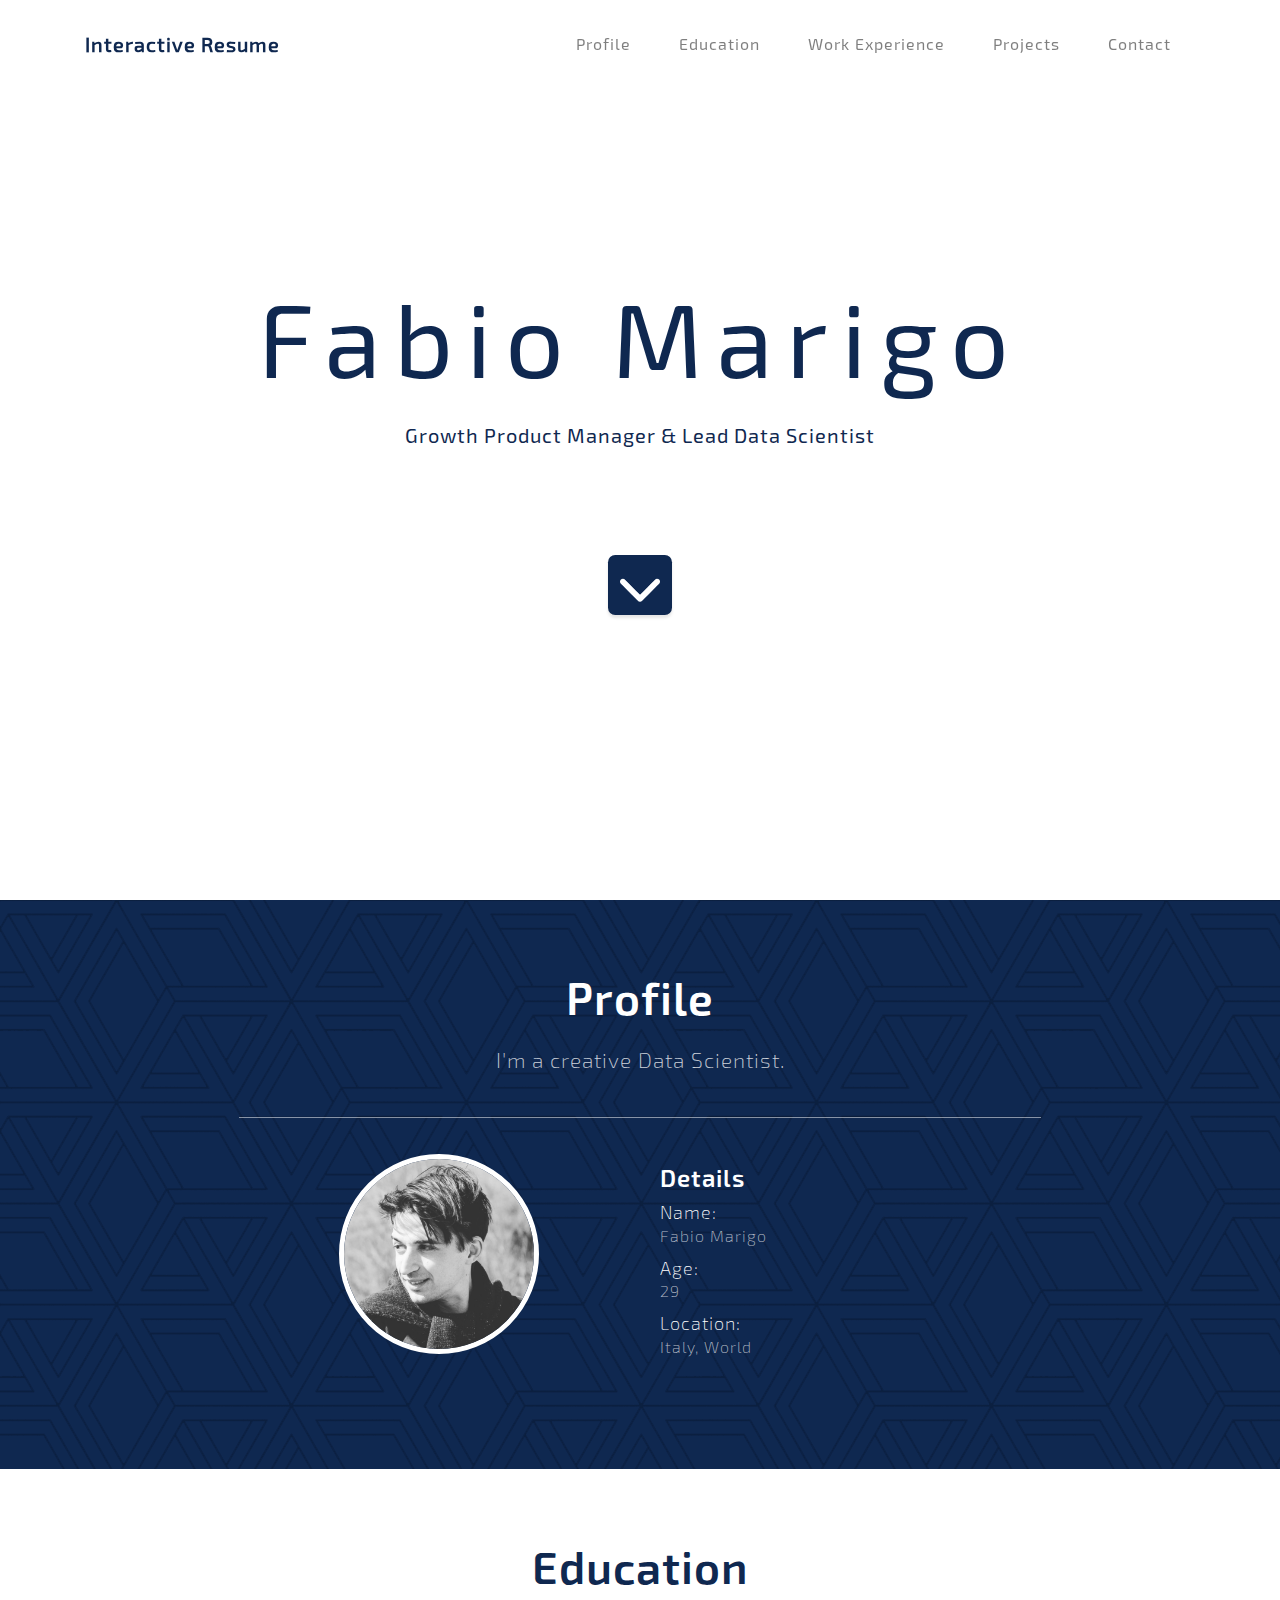
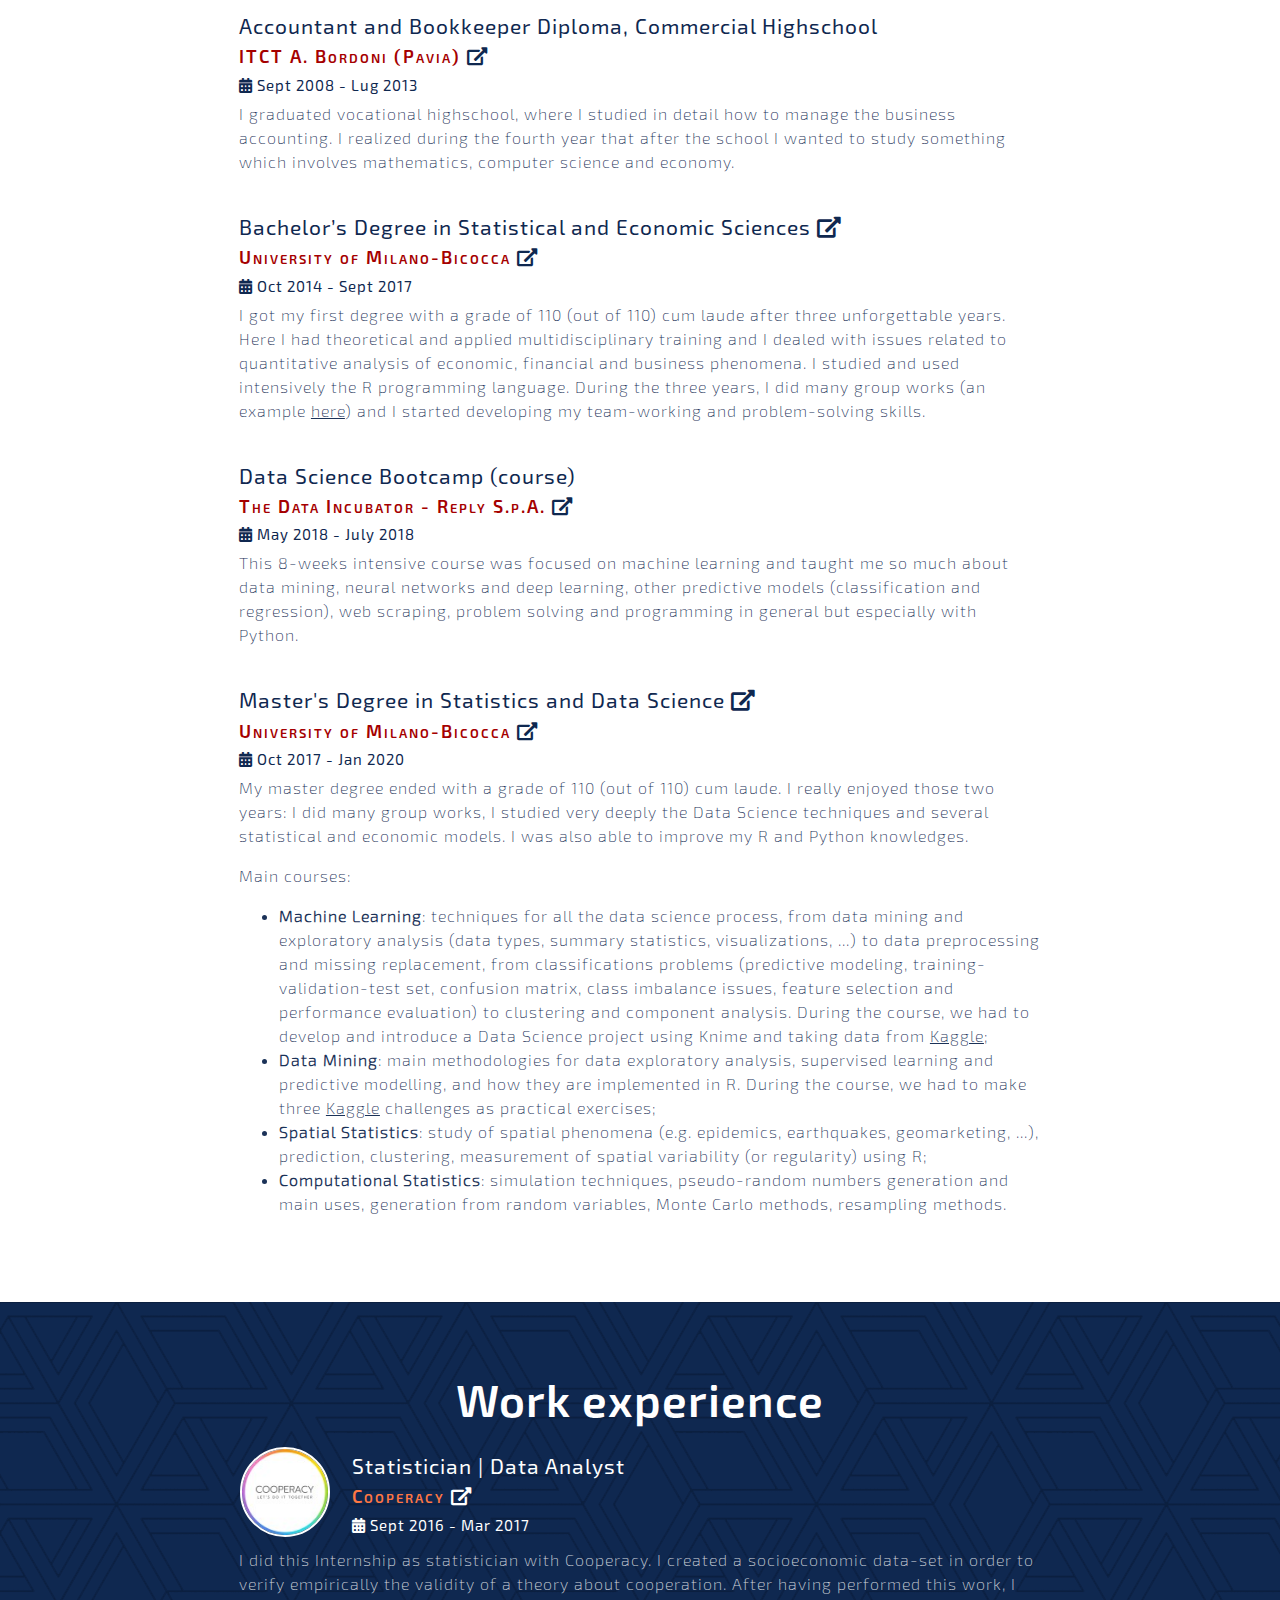
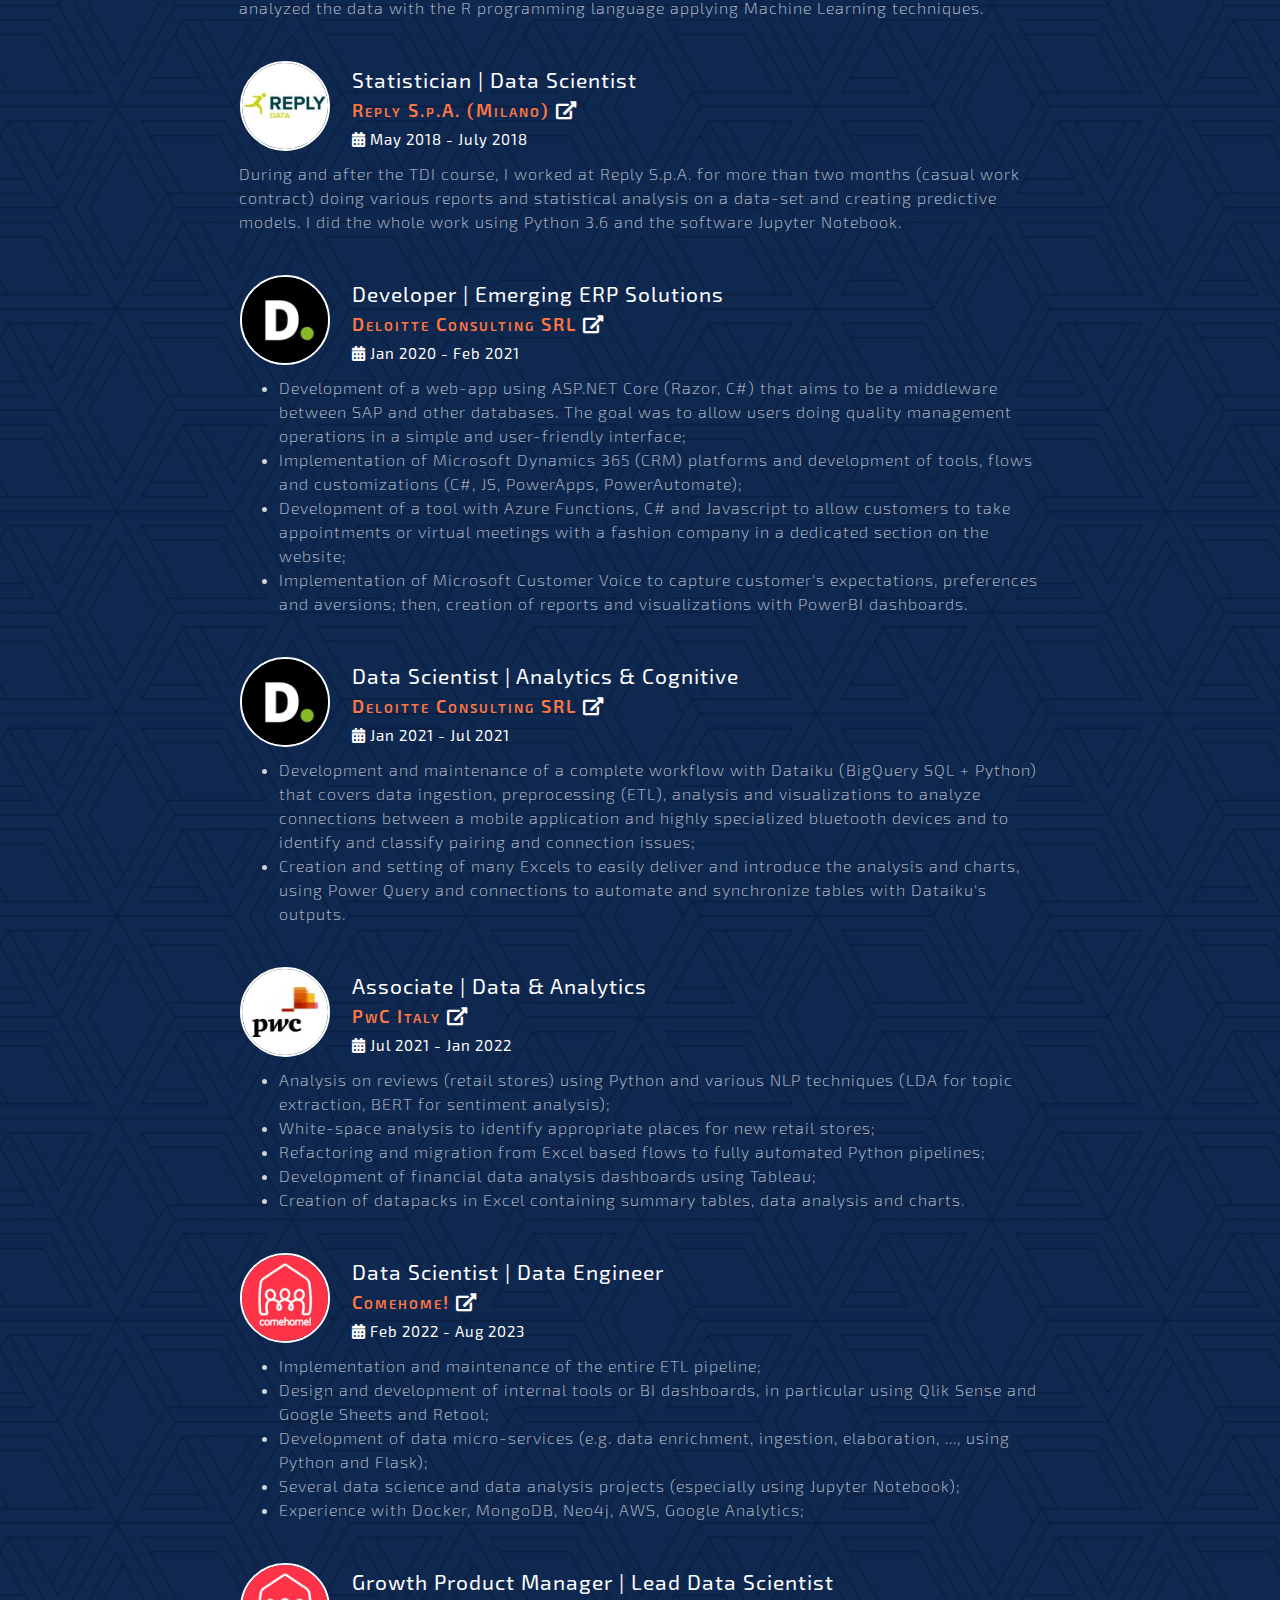
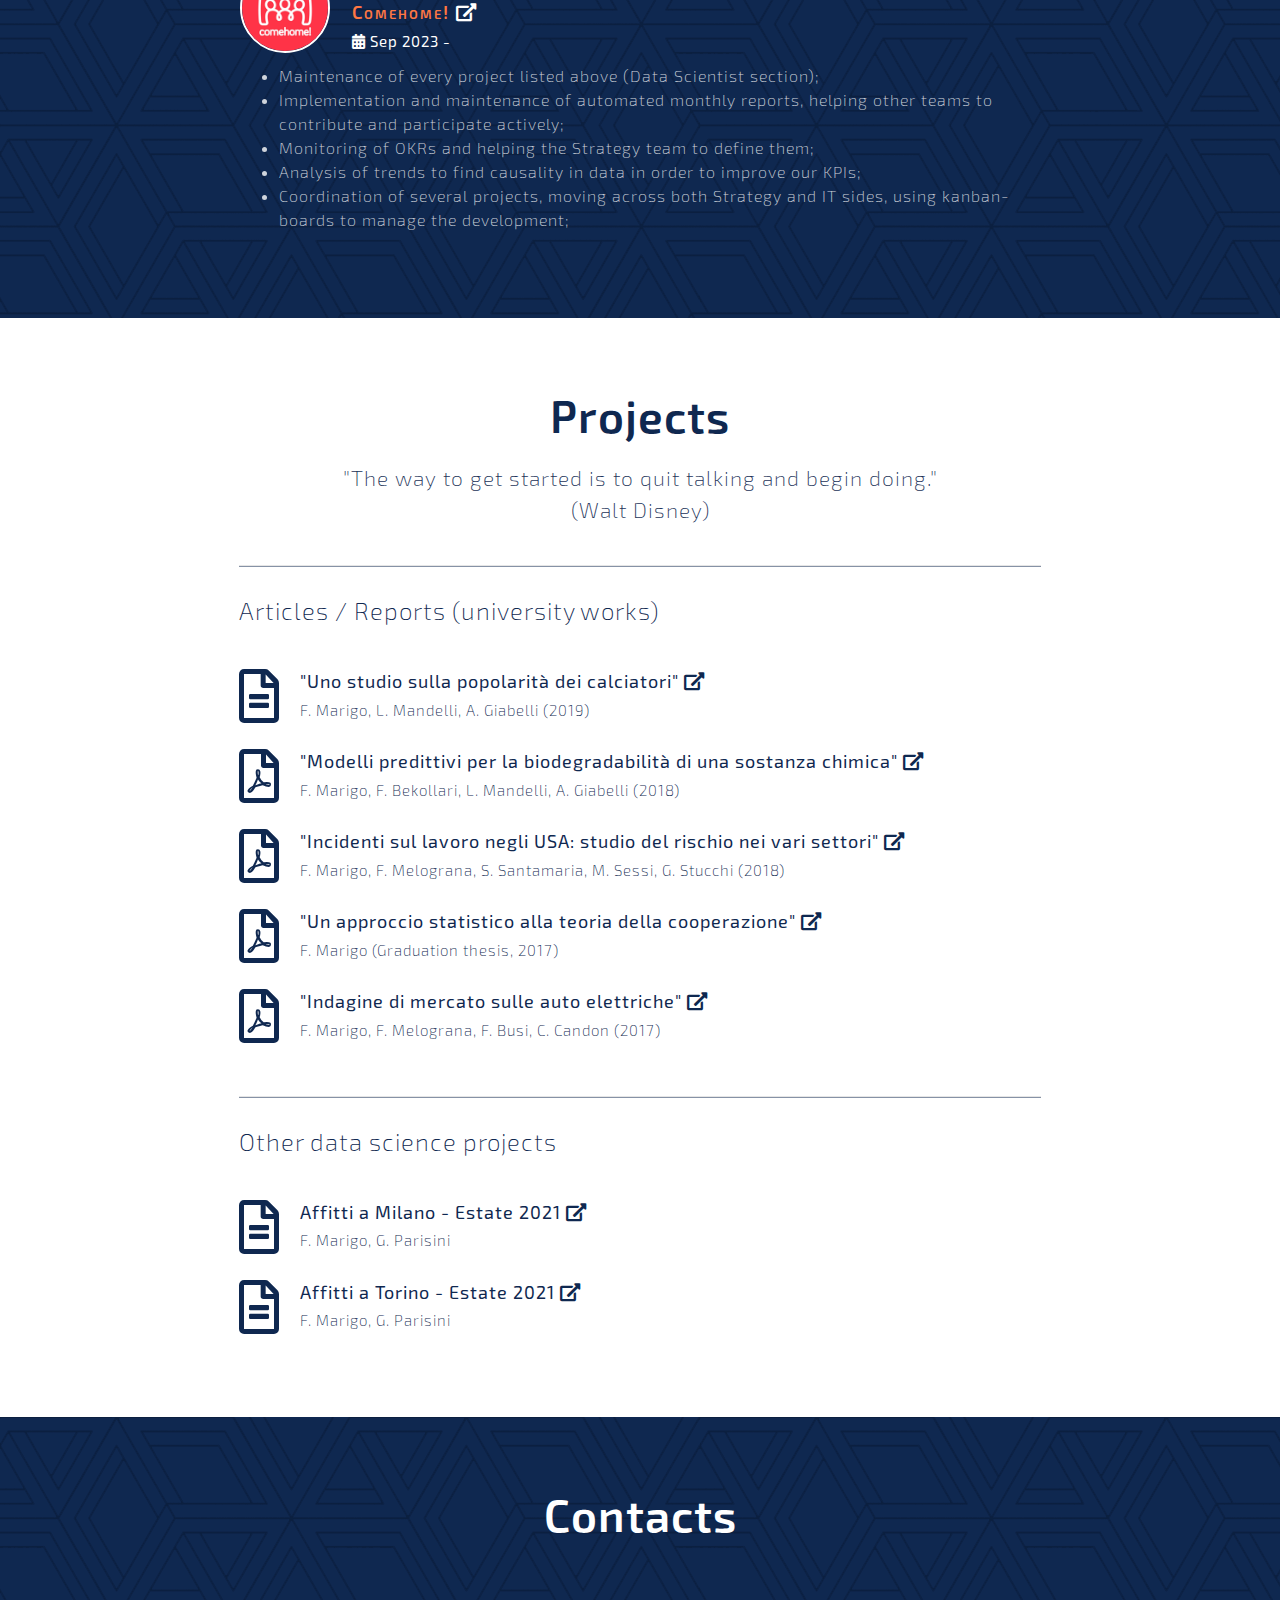
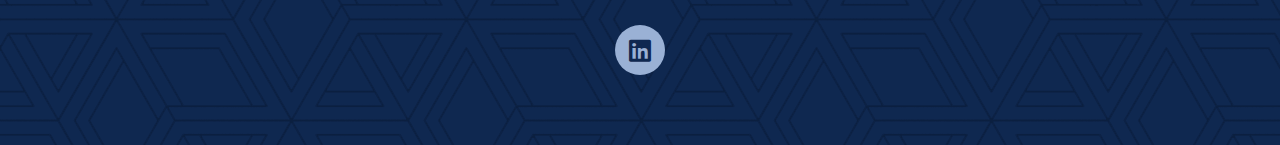
==== commit 5e492c3b: "fixes" ====
--- a/index.html
+++ b/index.html
@@ -59,7 +59,7 @@
     <div class="container d-flex h-100 align-items-center">
       <div class="mx-auto text-center">
         <h1>Fabio Marigo</h1>
-        <h2>Data Scientist</h2>
+        <h2>Growth Product Manager & Lead Data Scientist</h2>
         <a href="#profile" class="btn btn-primary js-scroll-trigger"><img src='img/Arrow-thick-down.gif'></a>
       </div>
     </div>
@@ -84,12 +84,12 @@
                 <h5>Name:</h5>
                 Fabio Marigo
                 <h5>Age:</h5>
-                27
+                29
                 <h5>Location:</h5>
                 Italy, World
             </div>
           </div>
-
+          <!--
           <h5 id='about-me'>About me</h5>
           <p>
 		  After 5 years studying <b>Statistics</b> at the University of Milano-Bicocca, I got the Master degree and I am now a Data Scientist. My skills are basically:
@@ -101,6 +101,7 @@
 		  </ul>
 
 		  </p>
+      -->
         </div>
       </div>
     </div>
@@ -306,12 +307,43 @@
 				</div>
 			</td>
 			<td>
-				<h4>Data Scientist | Python Developer</h4>
+				<h4>Data Scientist | Data Engineer</h4>
 				<h5>Comehome! <a href="https://comehome.fun/" target='_blank'><i class="fas fa-external-link-alt"></i></a></h5>
-				<h6><i class="fas fa-calendar-alt"></i> Feb 2022 - </h6>
-			</td>
-			</tr>
-			</table>
+				<h6><i class="fas fa-calendar-alt"></i> Feb 2022 - Aug 2023</h6>
+			</td>
+			</tr>
+			</table>
+      <ul class='light-50'>
+        <li>Implementation and maintenance of the entire ETL pipeline;</li>
+        <li>Design and development of internal tools or BI dashboards, in particular using Qlik Sense and Google Sheets and Retool;</li>
+        <li>Development of data micro-services (e.g. data enrichment, ingestion, elaboration, ..., using Python and Flask);</li>
+        <li>Several data science and data analysis projects (especially using Jupyter Notebook);</li>
+        <li>Experience with Docker, MongoDB, Neo4j, AWS, Google Analytics; </li>
+        </ul>
+
+        <br>
+			
+			<table>
+			<tr>
+			<td>
+				<div style="width:90px;margin-right:20px;margin-bottom:10px;border-radius:50%;overflow: hidden;border:2px solid white"">
+				<img src="img/comehome.png" style="width:100%;height:auto"/>
+				</div>
+			</td>
+			<td>
+				<h4>Growth Product Manager | Lead Data Scientist</h4>
+				<h5>Comehome! <a href="https://comehome.fun/" target='_blank'><i class="fas fa-external-link-alt"></i></a></h5>
+				<h6><i class="fas fa-calendar-alt"></i> Sep 2023 -</h6>
+			</td>
+			</tr>
+			</table>
+        <ul class='light-50'>
+          <li>Maintenance of every project listed above (Data Scientist section);</li>
+          <li>Implementation and maintenance of automated monthly reports, helping other teams to contribute and participate actively;</li>
+          <li>Monitoring of OKRs and helping the Strategy team to define them;</li>
+          <li>Analysis of trends to find causality in data in order to improve our KPIs;</li>
+          <li>Coordination of several projects, moving across both Strategy and IT sides, using kanban-boards to manage the development;</li>
+        </ul>
 
           </div>
         </div>
@@ -470,14 +502,15 @@
             <hr />
             <h3>Other data science projects</h3>
             <div class='projects-div div-container'>
-                <div class='div-one'>
+              <!--
+              <div class='div-one'>
                     <span style='font-size:40pt'><i class="far fa-file-alt"></i></span>
                 </div>
                 <div class='div-two'>
                     <h4><a href="https://tyre-recognizer.herokuapp.com" target='_blank'>Tyre recognizer (Web App) <i class="fas fa-external-link-alt"></i></a></h4>
                     <h6>F. Marigo (The Data Incubator Capstone Project, 2018)</h6>
                 </div>
-                
+              -->  
 				<div class='div-one'>
                     <span style='font-size:40pt'><i class="far fa-file-alt"></i></span>
                 </div>
@@ -506,7 +539,7 @@
     <div class="container">
       <div class="row">
         <div class="col-lg-8 mx-auto">
-          <h1>Contact</h1>
+          <h1>Contacts</h1>
           <br>
           <div id='social-box' class='socials'>
             <a href="https://www.linkedin.com/in/fabiomarigo7/" target='_blank'><i class="fab fa-linkedin"></i></a>
--- a/css/grayscale.min.css
+++ b/css/grayscale.min.css
@@ -122,6 +122,7 @@
 	max-width: 100%;
 	font-size: 1rem;
     text-align:center;
+	margin-top: 34px;
 }
 
 .masthead img {max-width:40px}
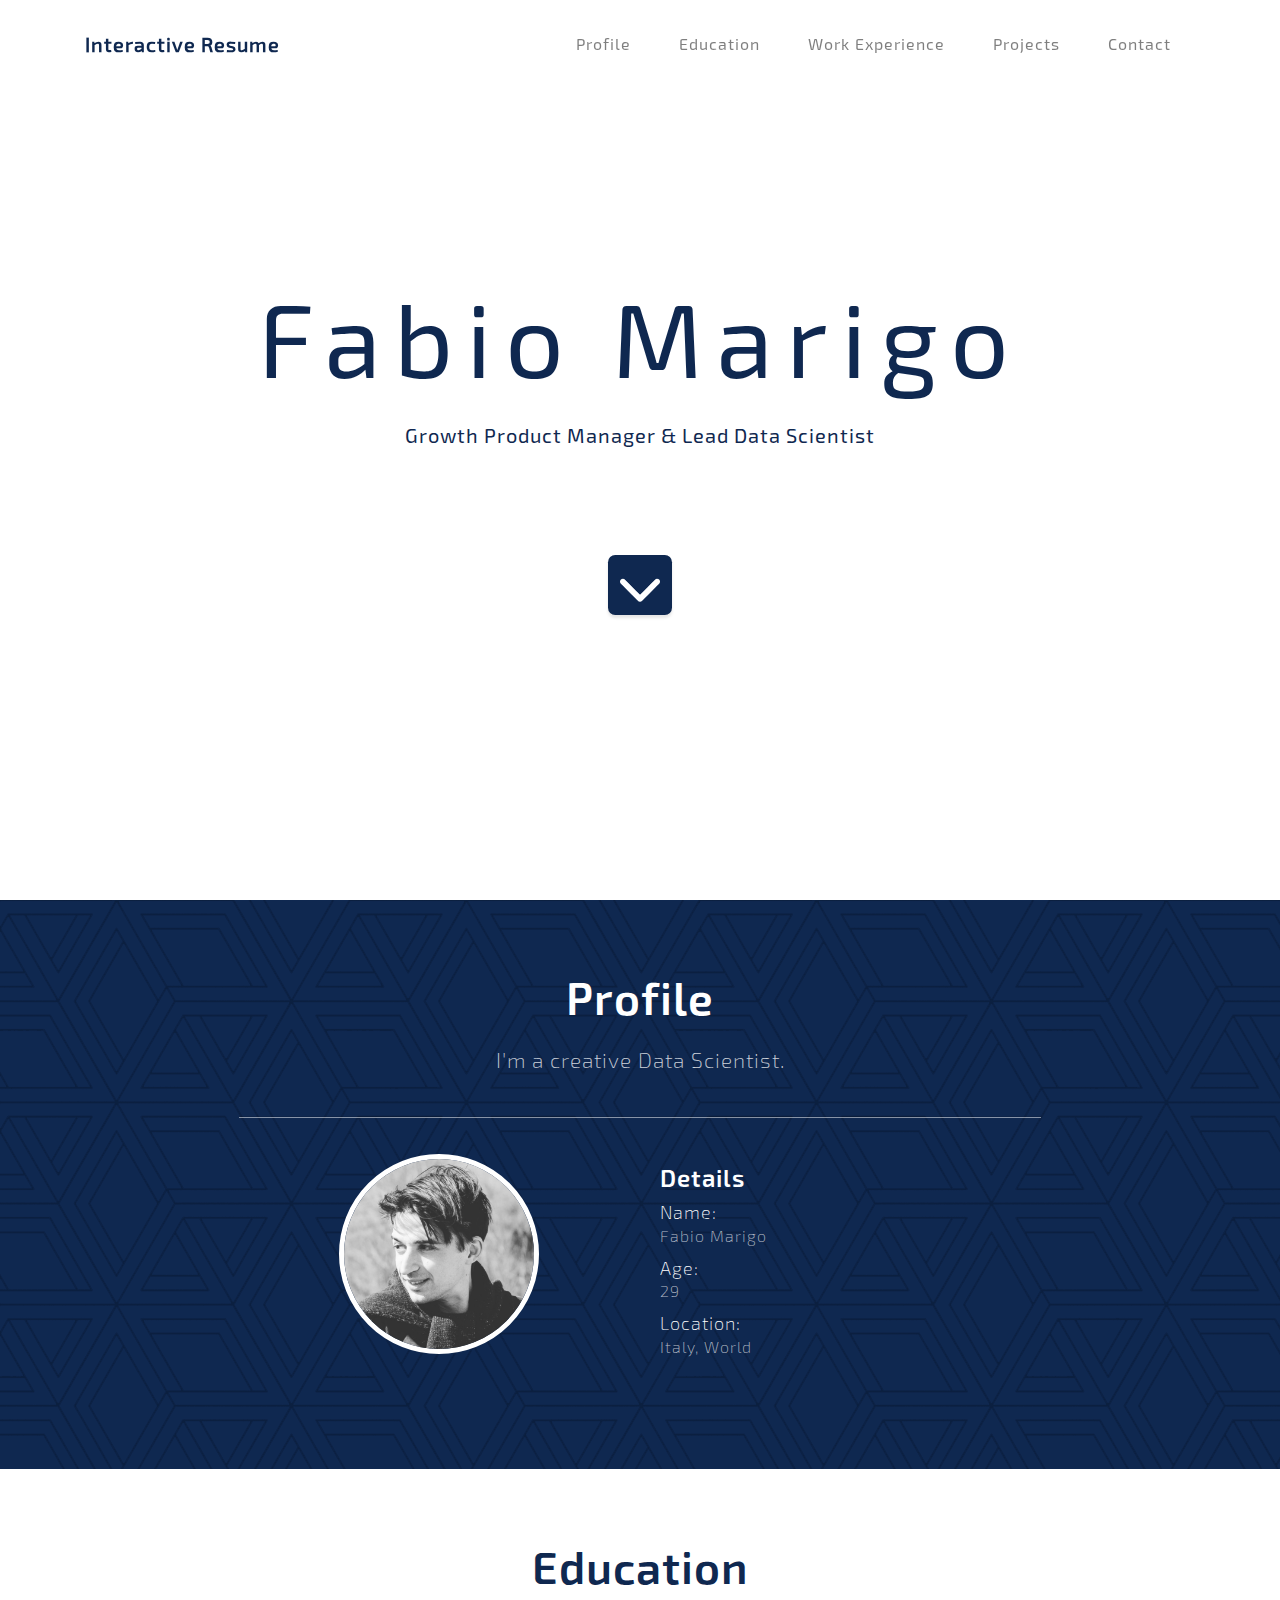
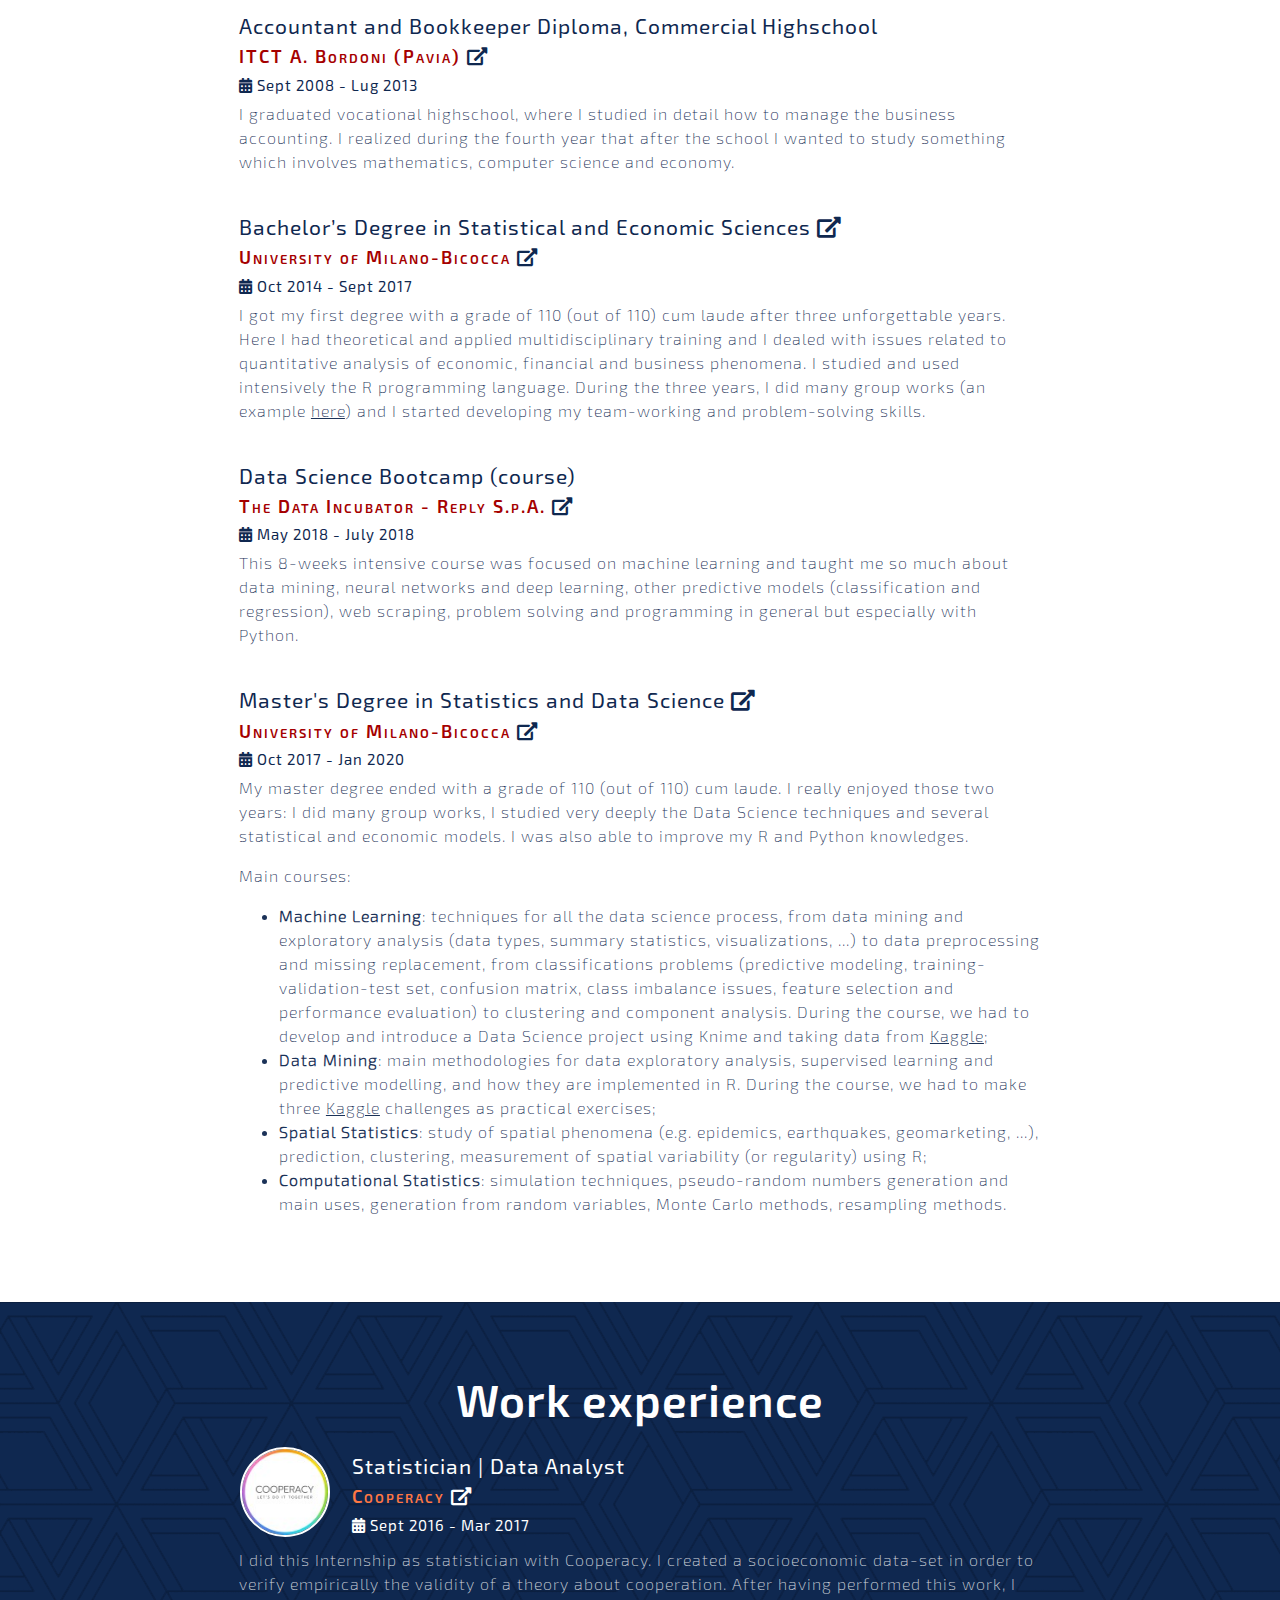
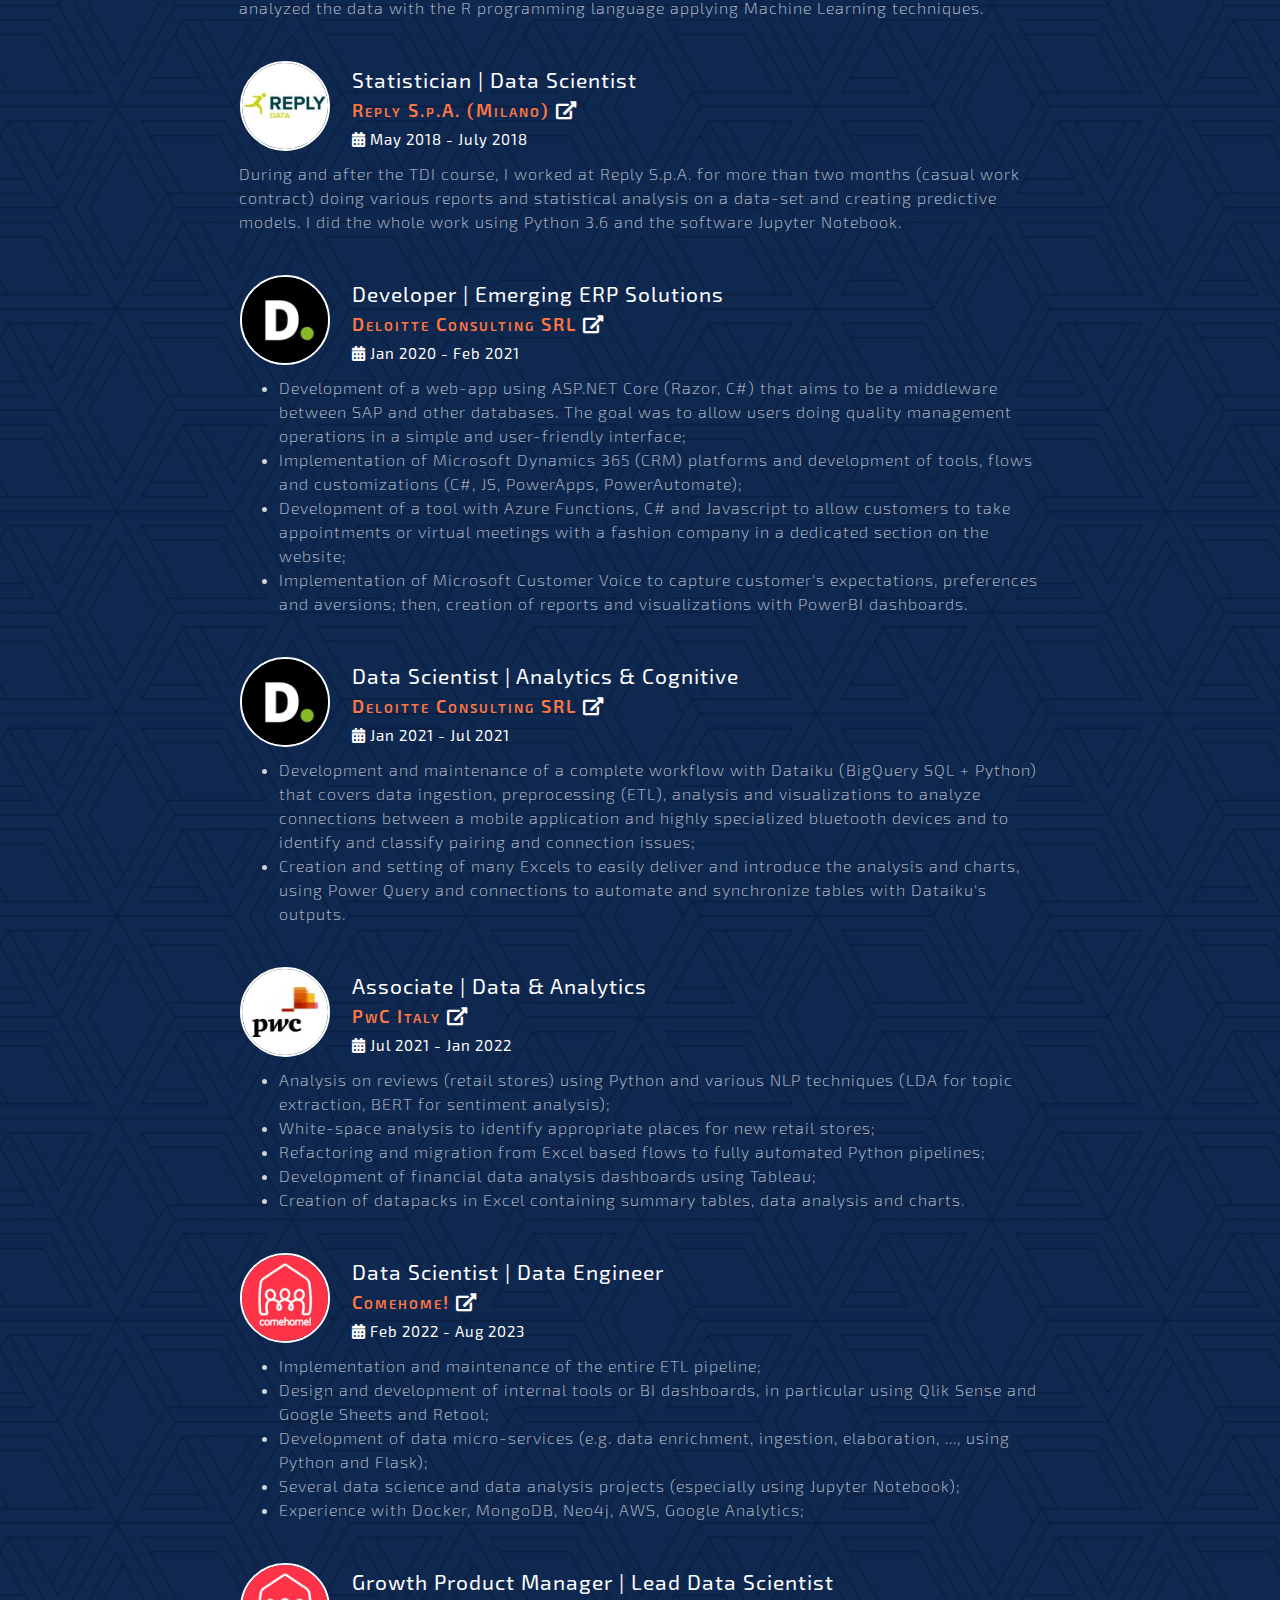
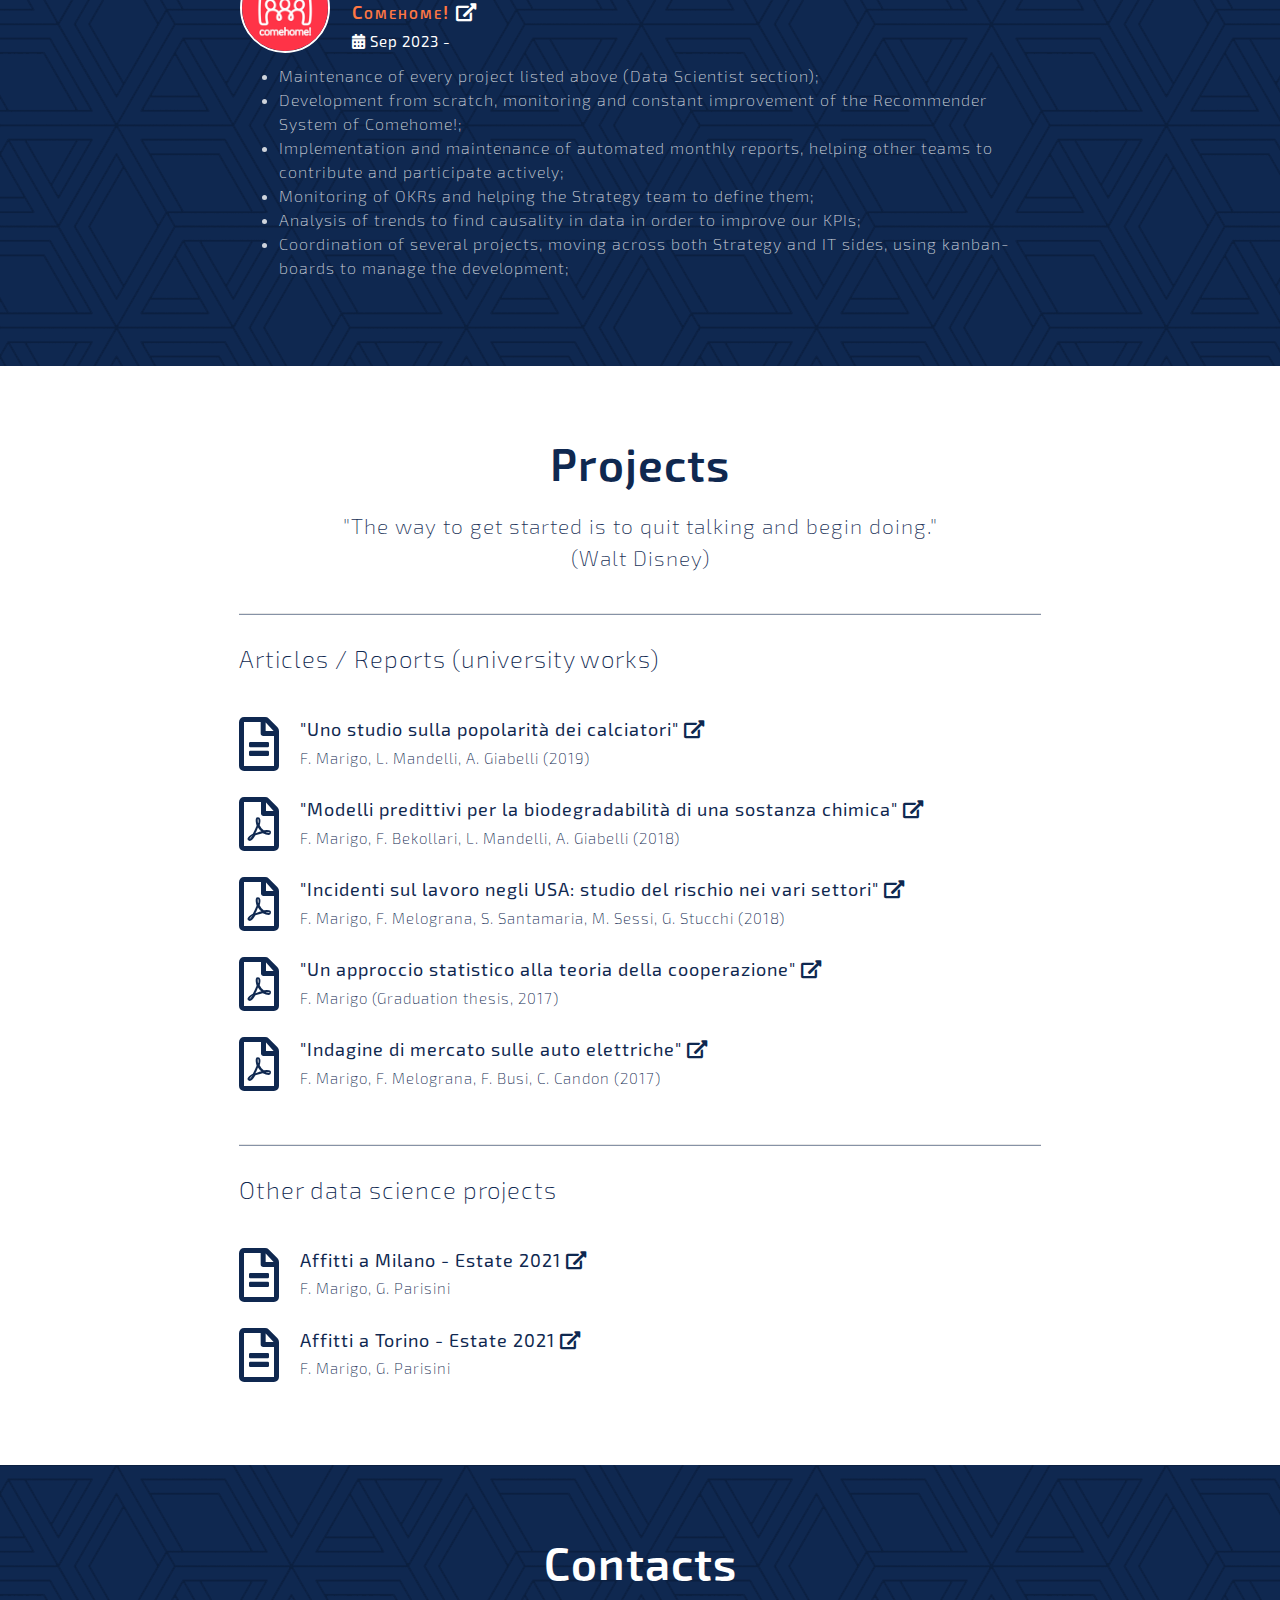
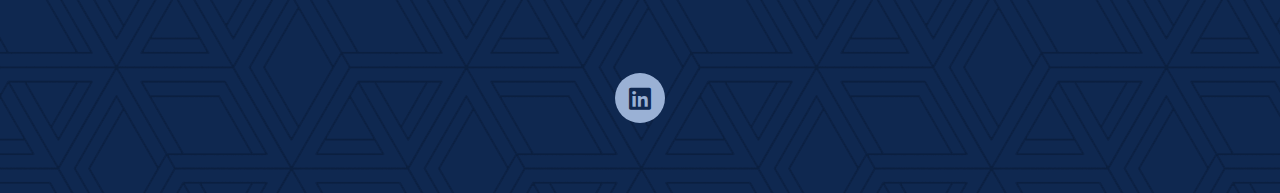
==== commit 3e30fbb6: "fix" ====
--- a/index.html
+++ b/index.html
@@ -339,6 +339,7 @@
 			</table>
         <ul class='light-50'>
           <li>Maintenance of every project listed above (Data Scientist section);</li>
+          <li>Development from scratch, monitoring and constant improvement of the Recommender System of Comehome!;</li>
           <li>Implementation and maintenance of automated monthly reports, helping other teams to contribute and participate actively;</li>
           <li>Monitoring of OKRs and helping the Strategy team to define them;</li>
           <li>Analysis of trends to find causality in data in order to improve our KPIs;</li>
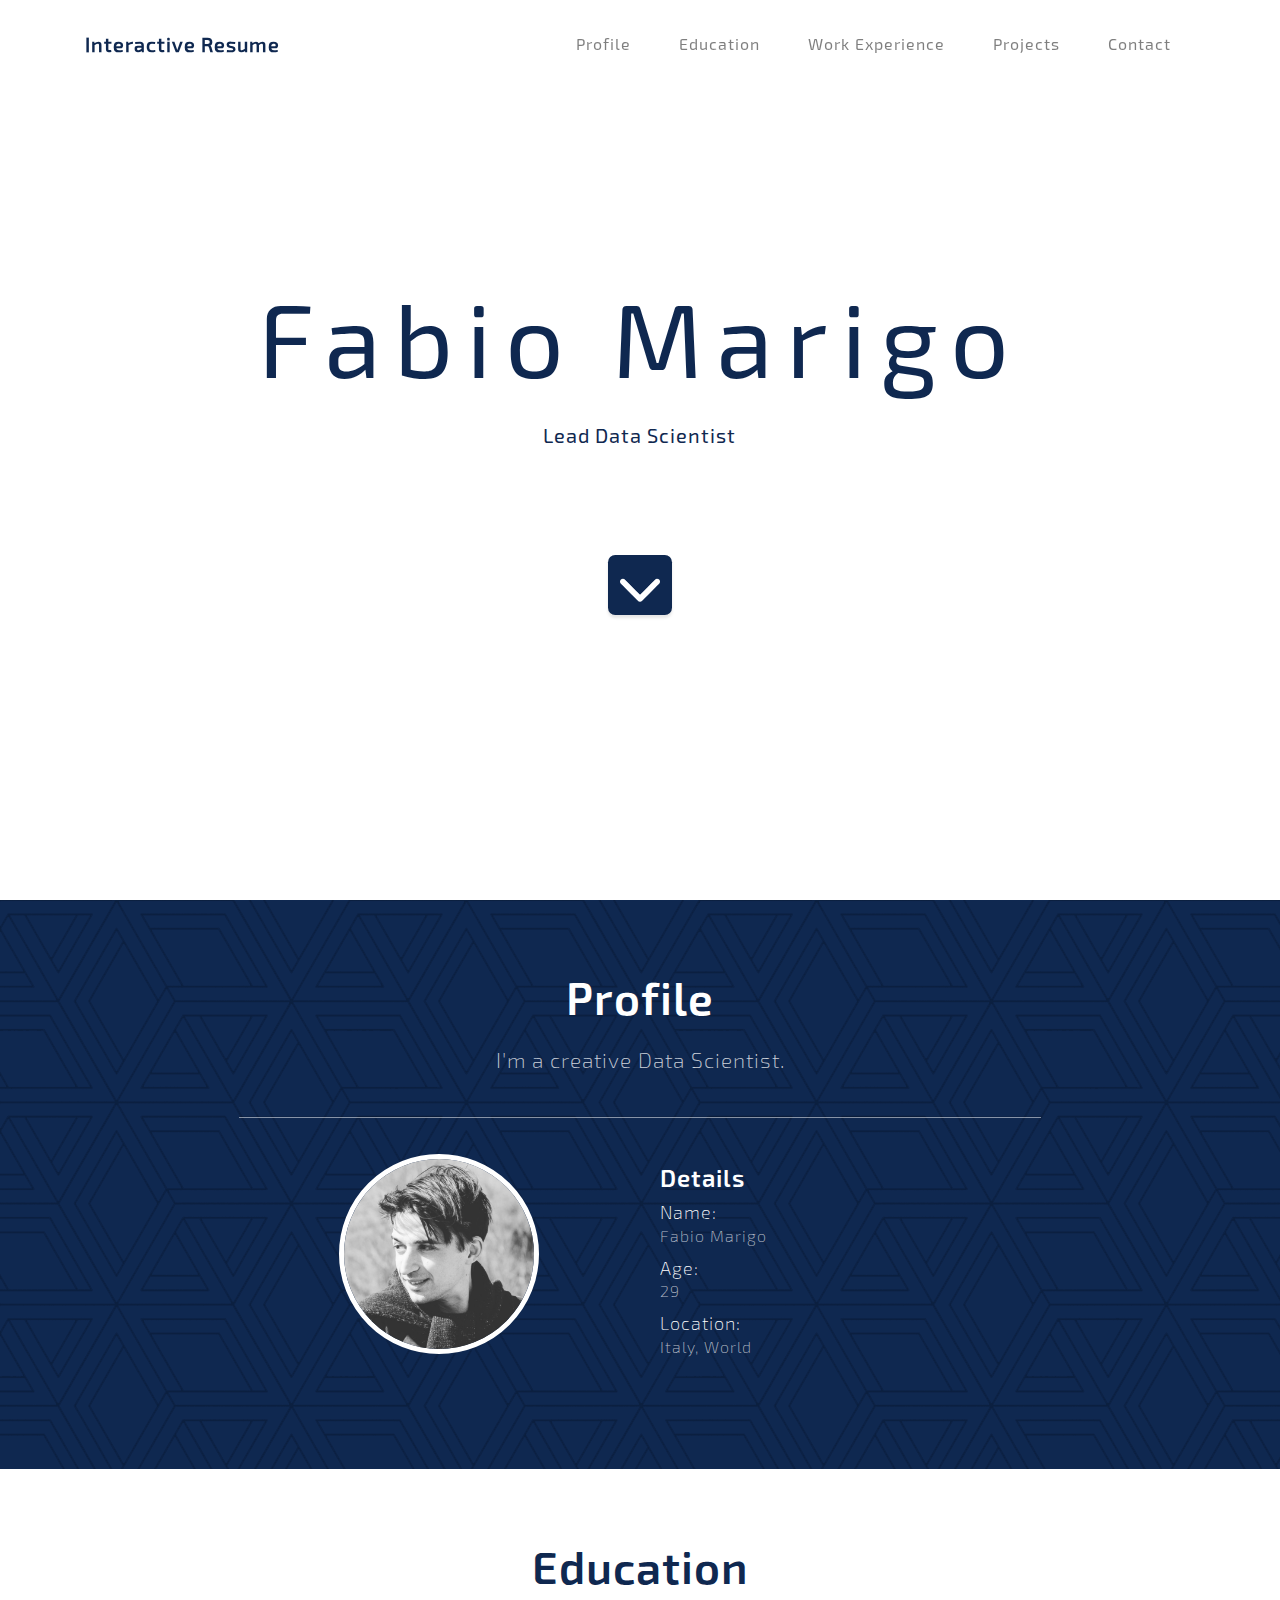
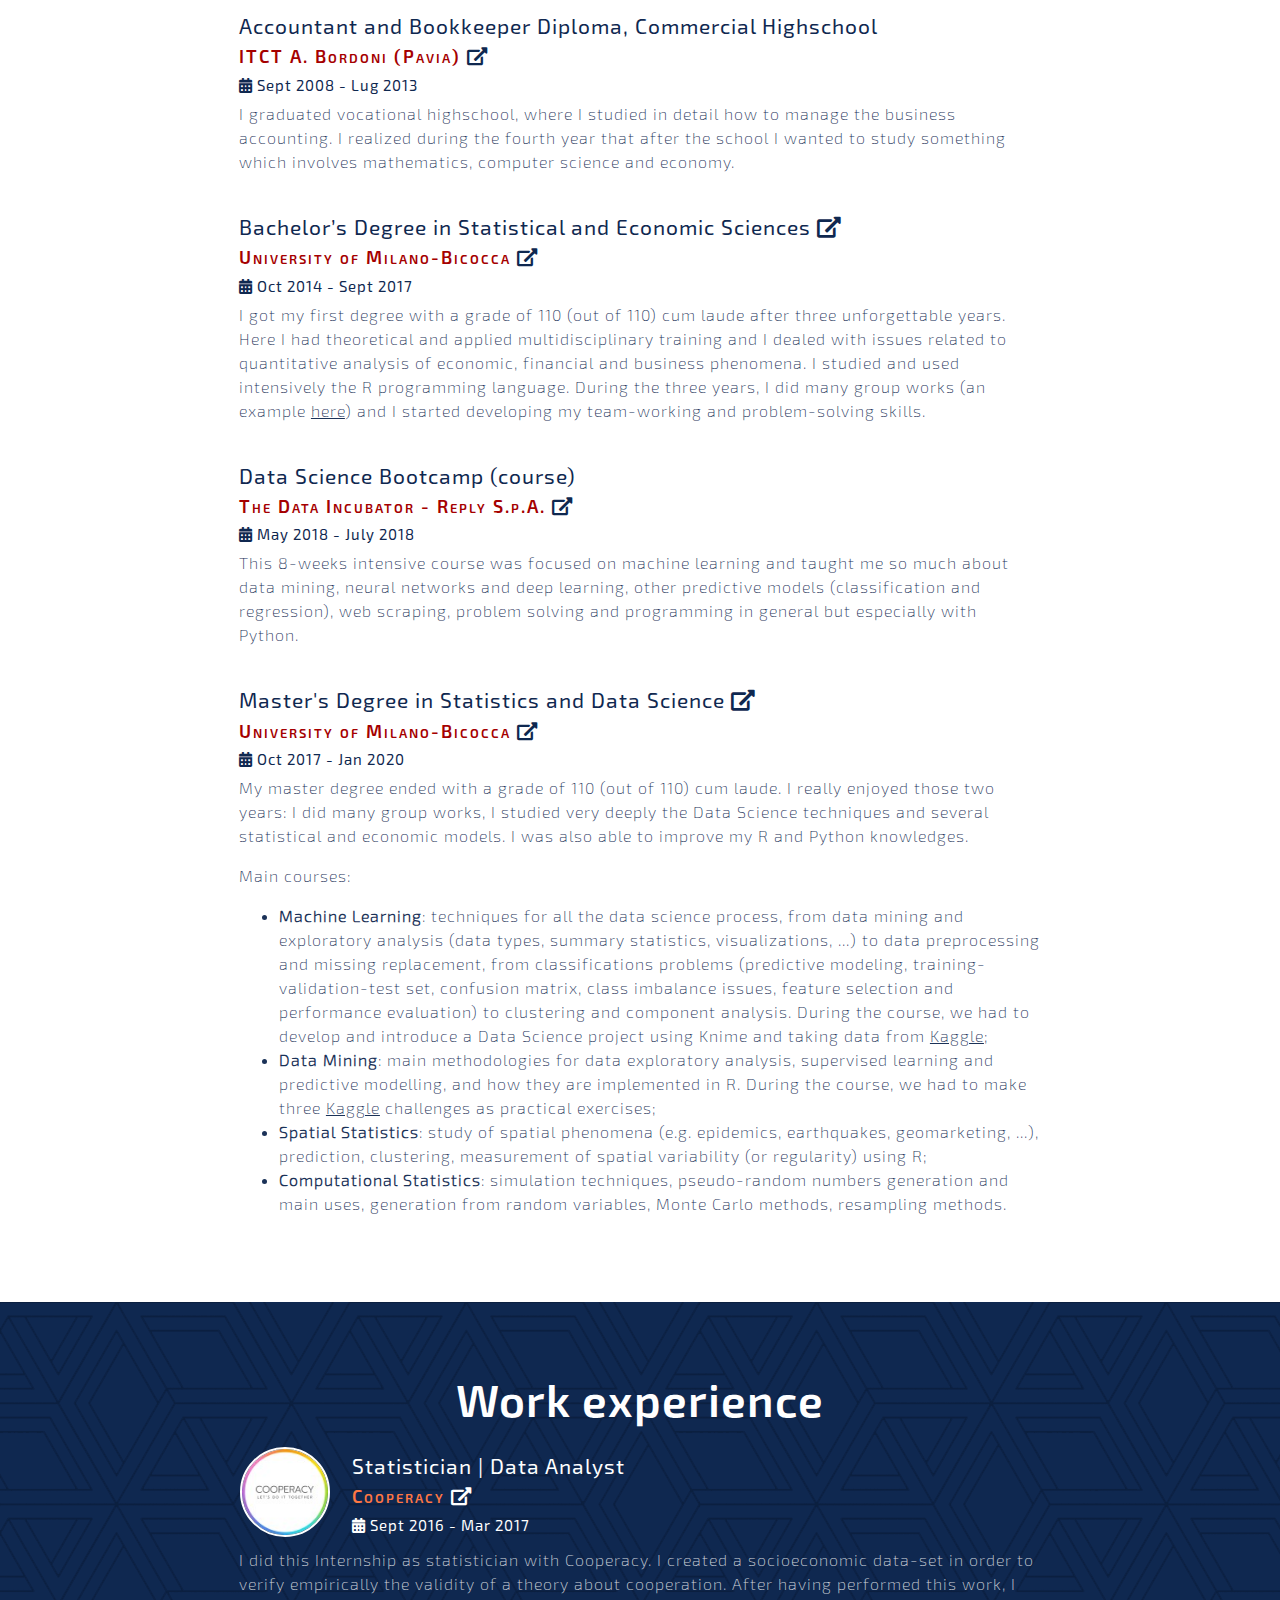
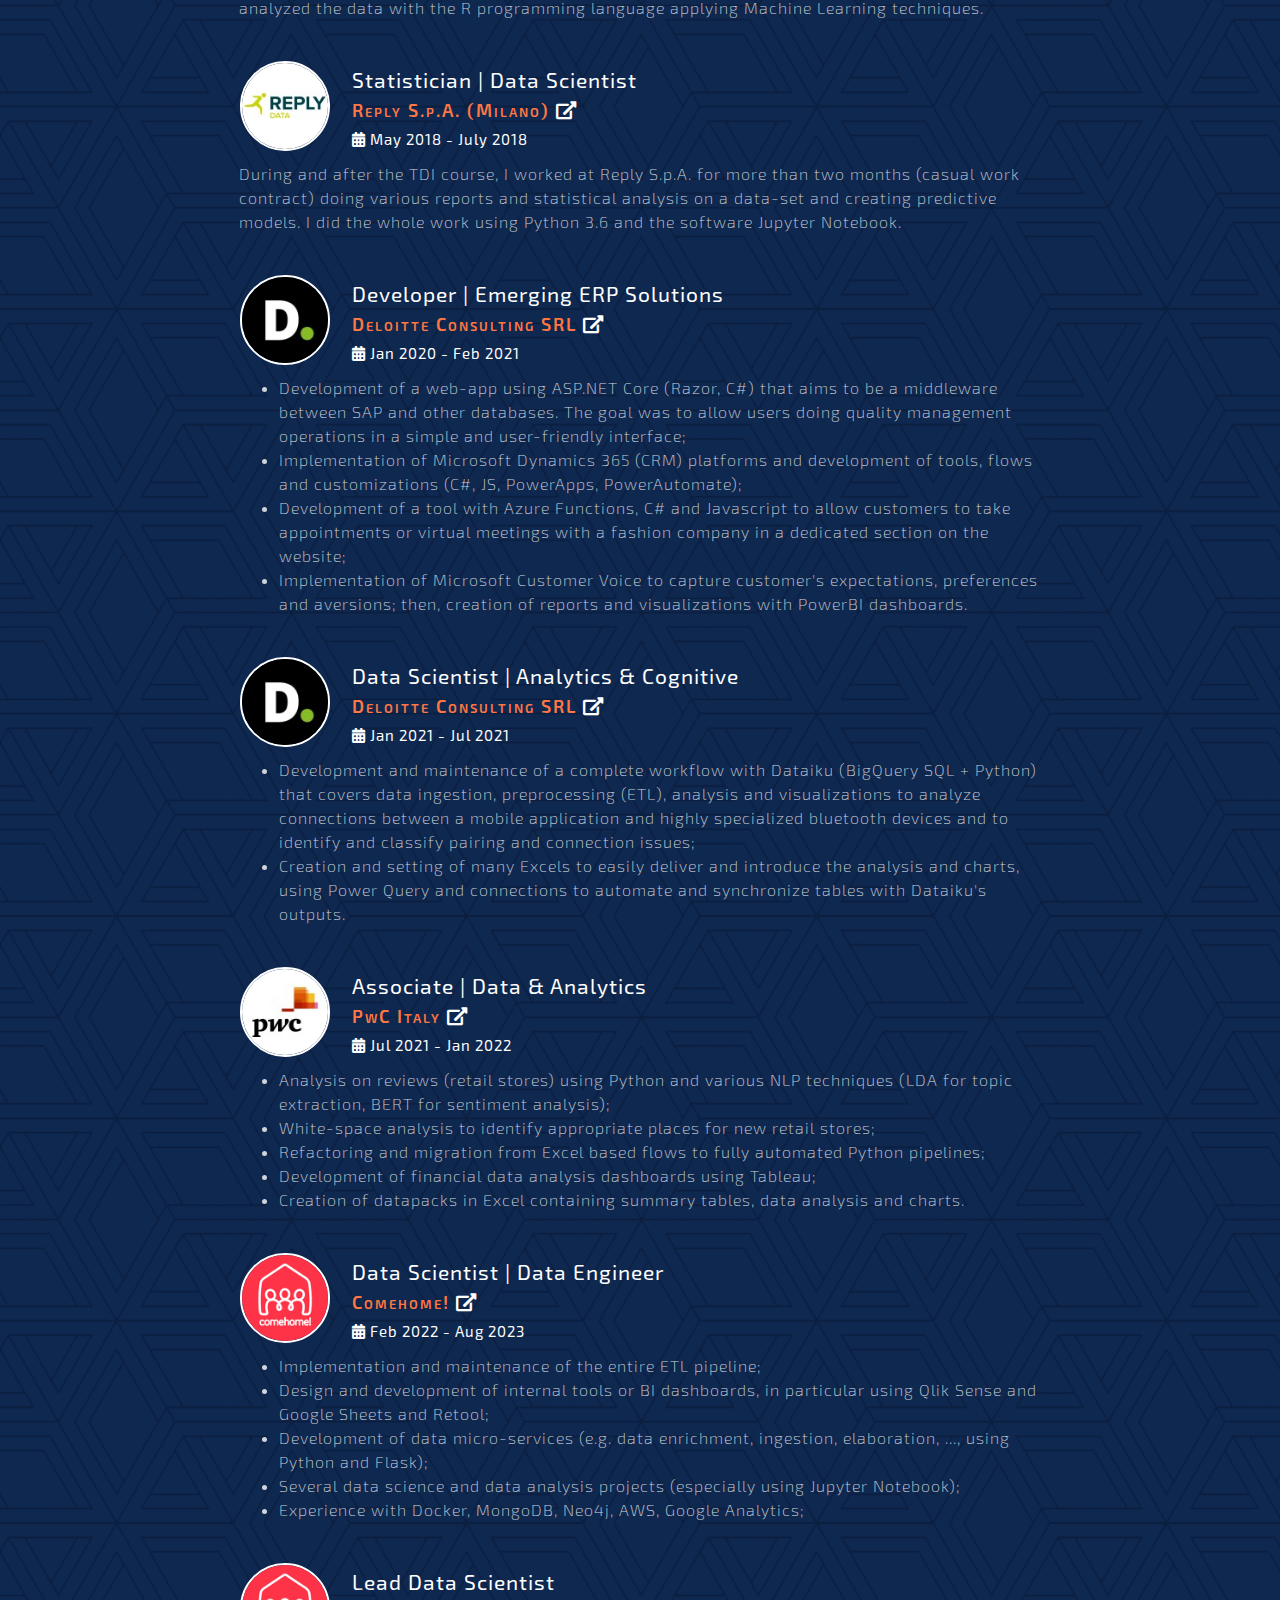
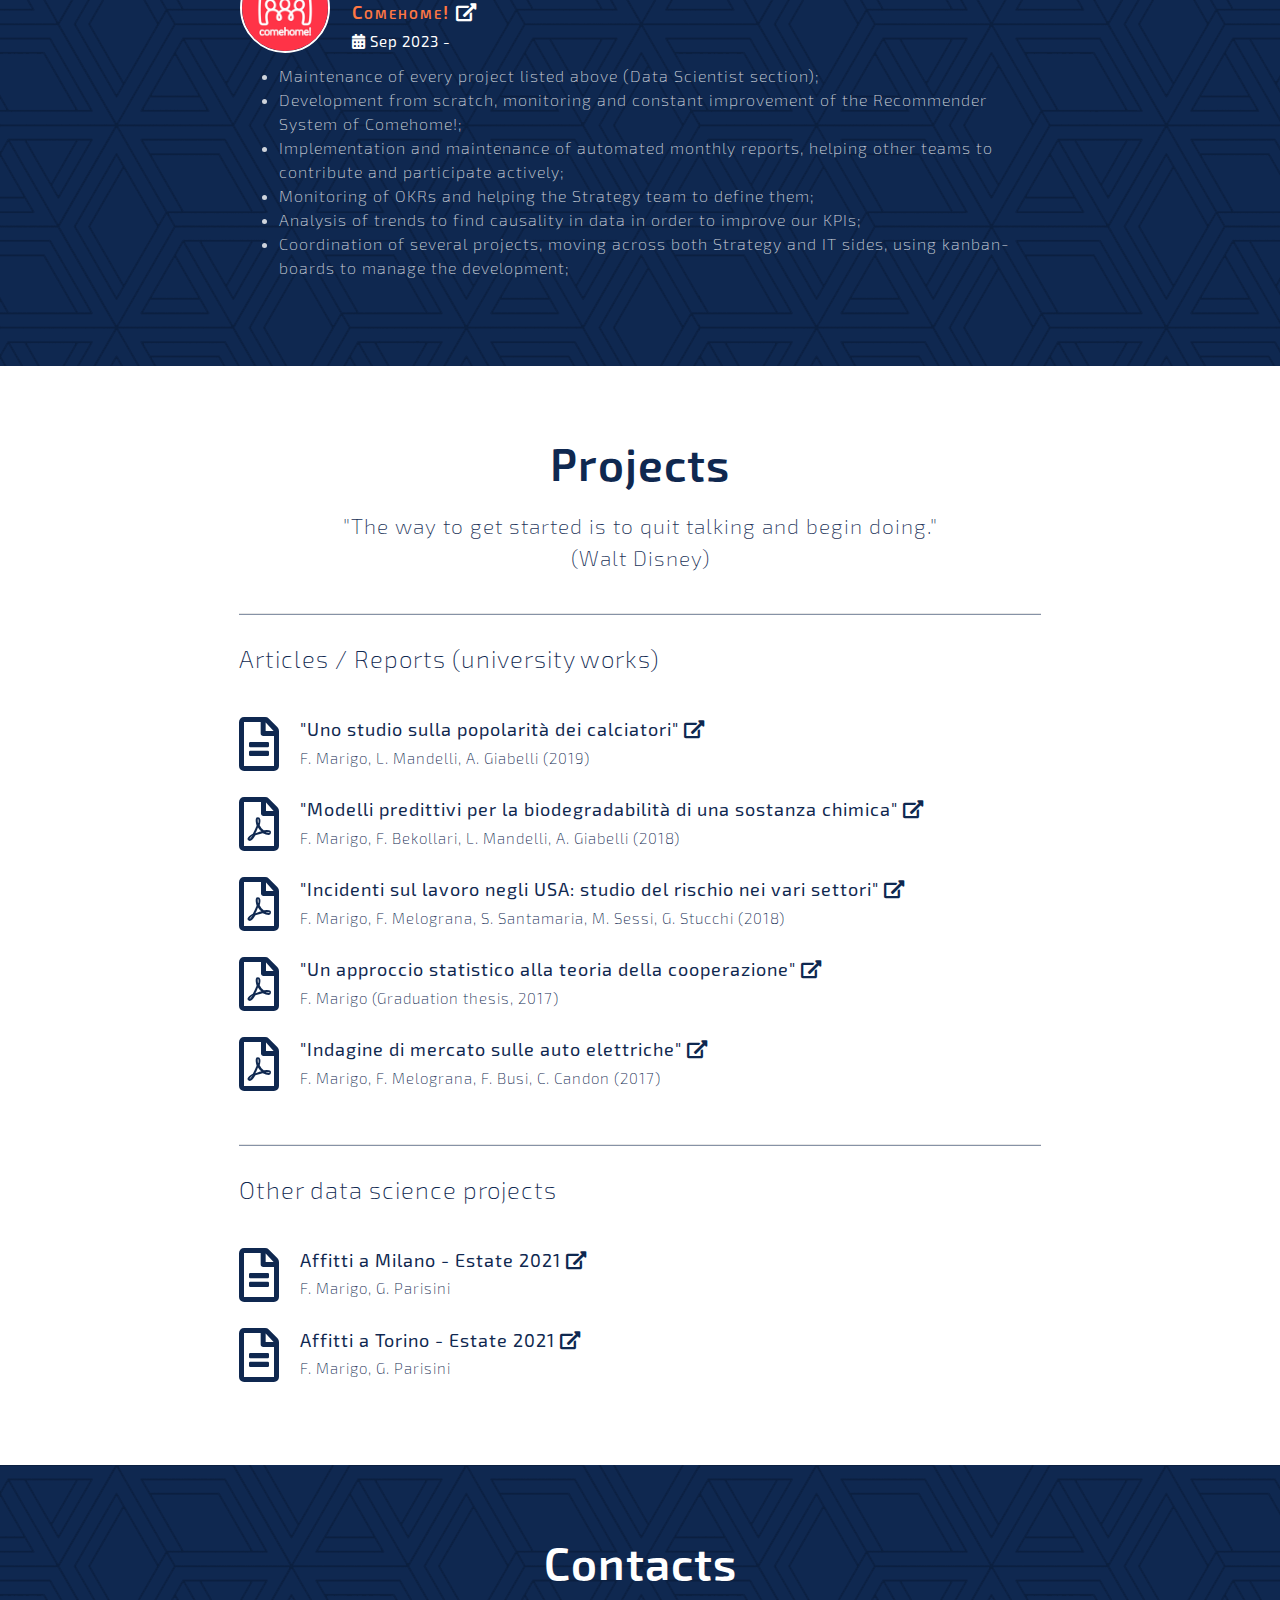
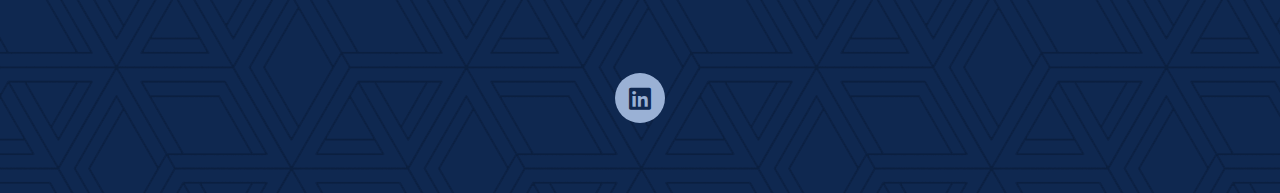
==== commit 0b4a824a: "Update index.html" ====
--- a/index.html
+++ b/index.html
@@ -59,7 +59,7 @@
     <div class="container d-flex h-100 align-items-center">
       <div class="mx-auto text-center">
         <h1>Fabio Marigo</h1>
-        <h2>Growth Product Manager & Lead Data Scientist</h2>
+        <h2>Lead Data Scientist</h2>
         <a href="#profile" class="btn btn-primary js-scroll-trigger"><img src='img/Arrow-thick-down.gif'></a>
       </div>
     </div>
@@ -331,7 +331,7 @@
 				</div>
 			</td>
 			<td>
-				<h4>Growth Product Manager | Lead Data Scientist</h4>
+				<h4>Lead Data Scientist</h4>
 				<h5>Comehome! <a href="https://comehome.fun/" target='_blank'><i class="fas fa-external-link-alt"></i></a></h5>
 				<h6><i class="fas fa-calendar-alt"></i> Sep 2023 -</h6>
 			</td>
